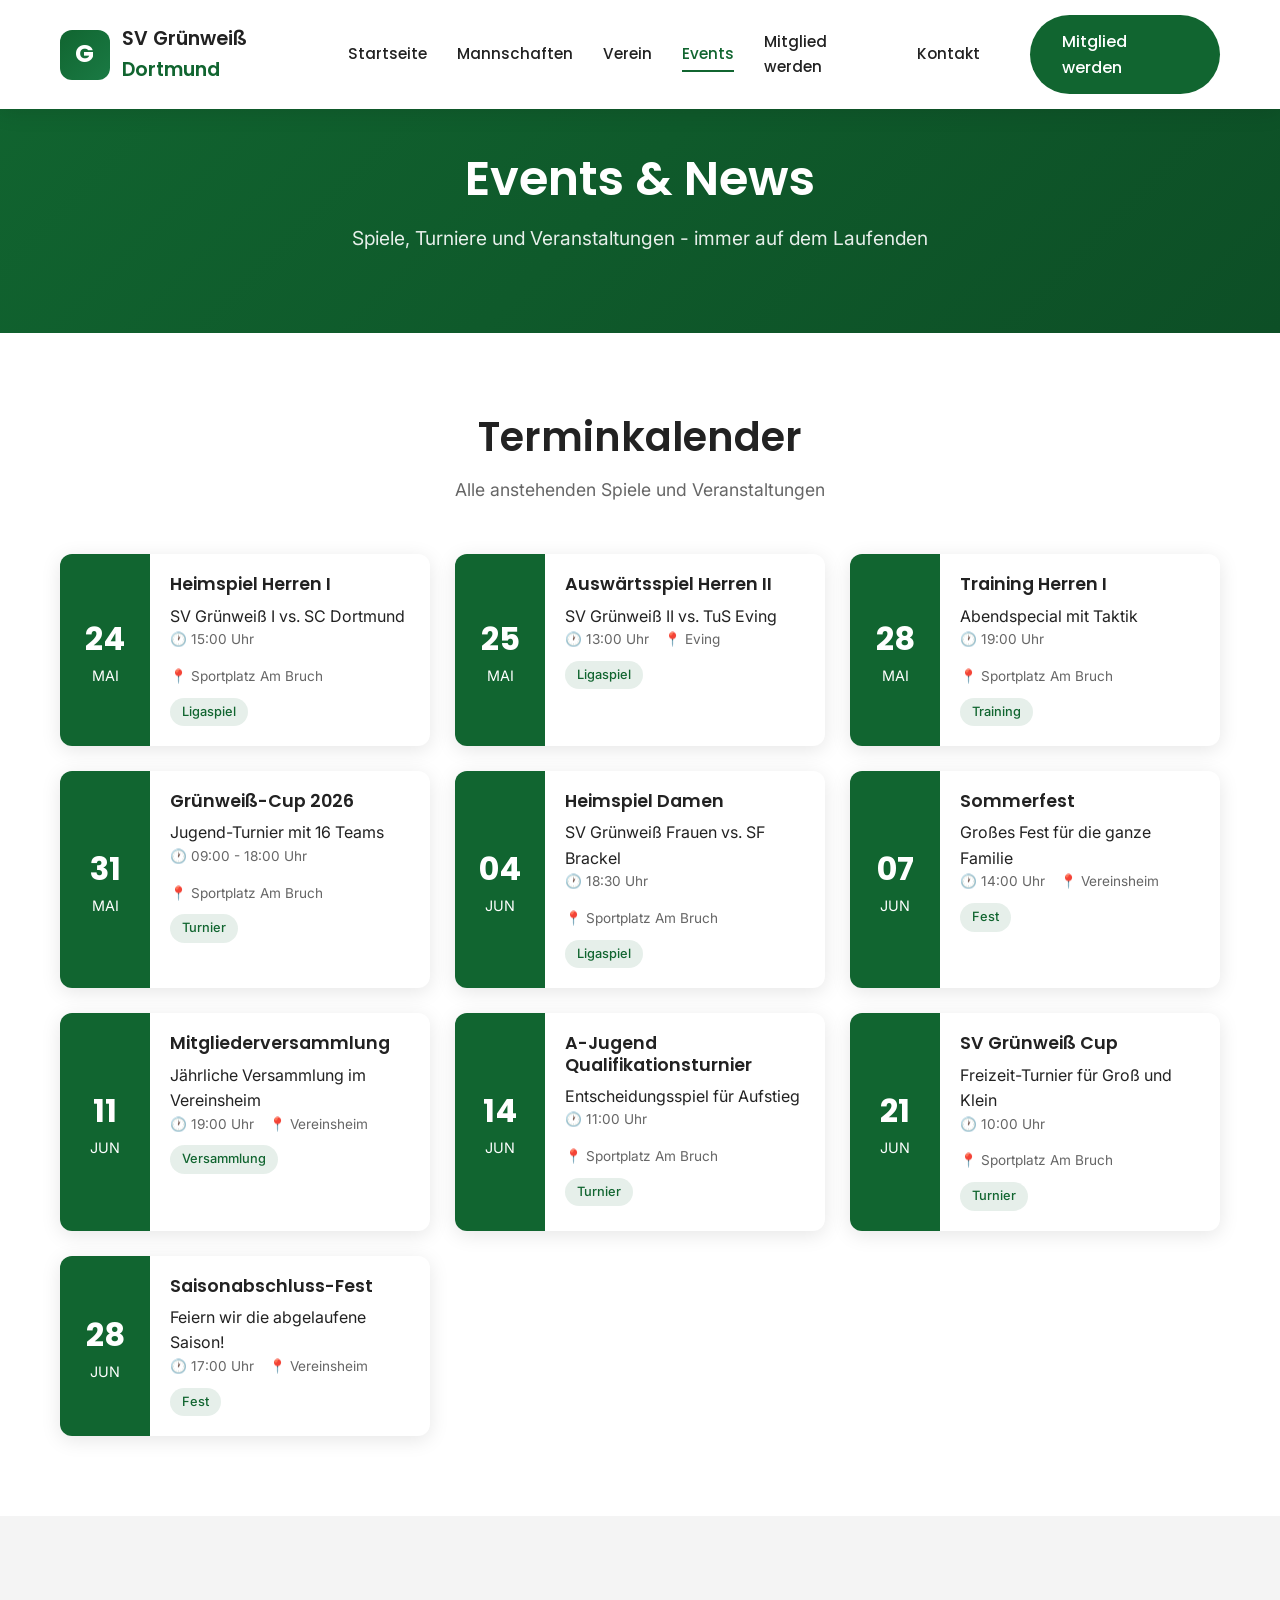
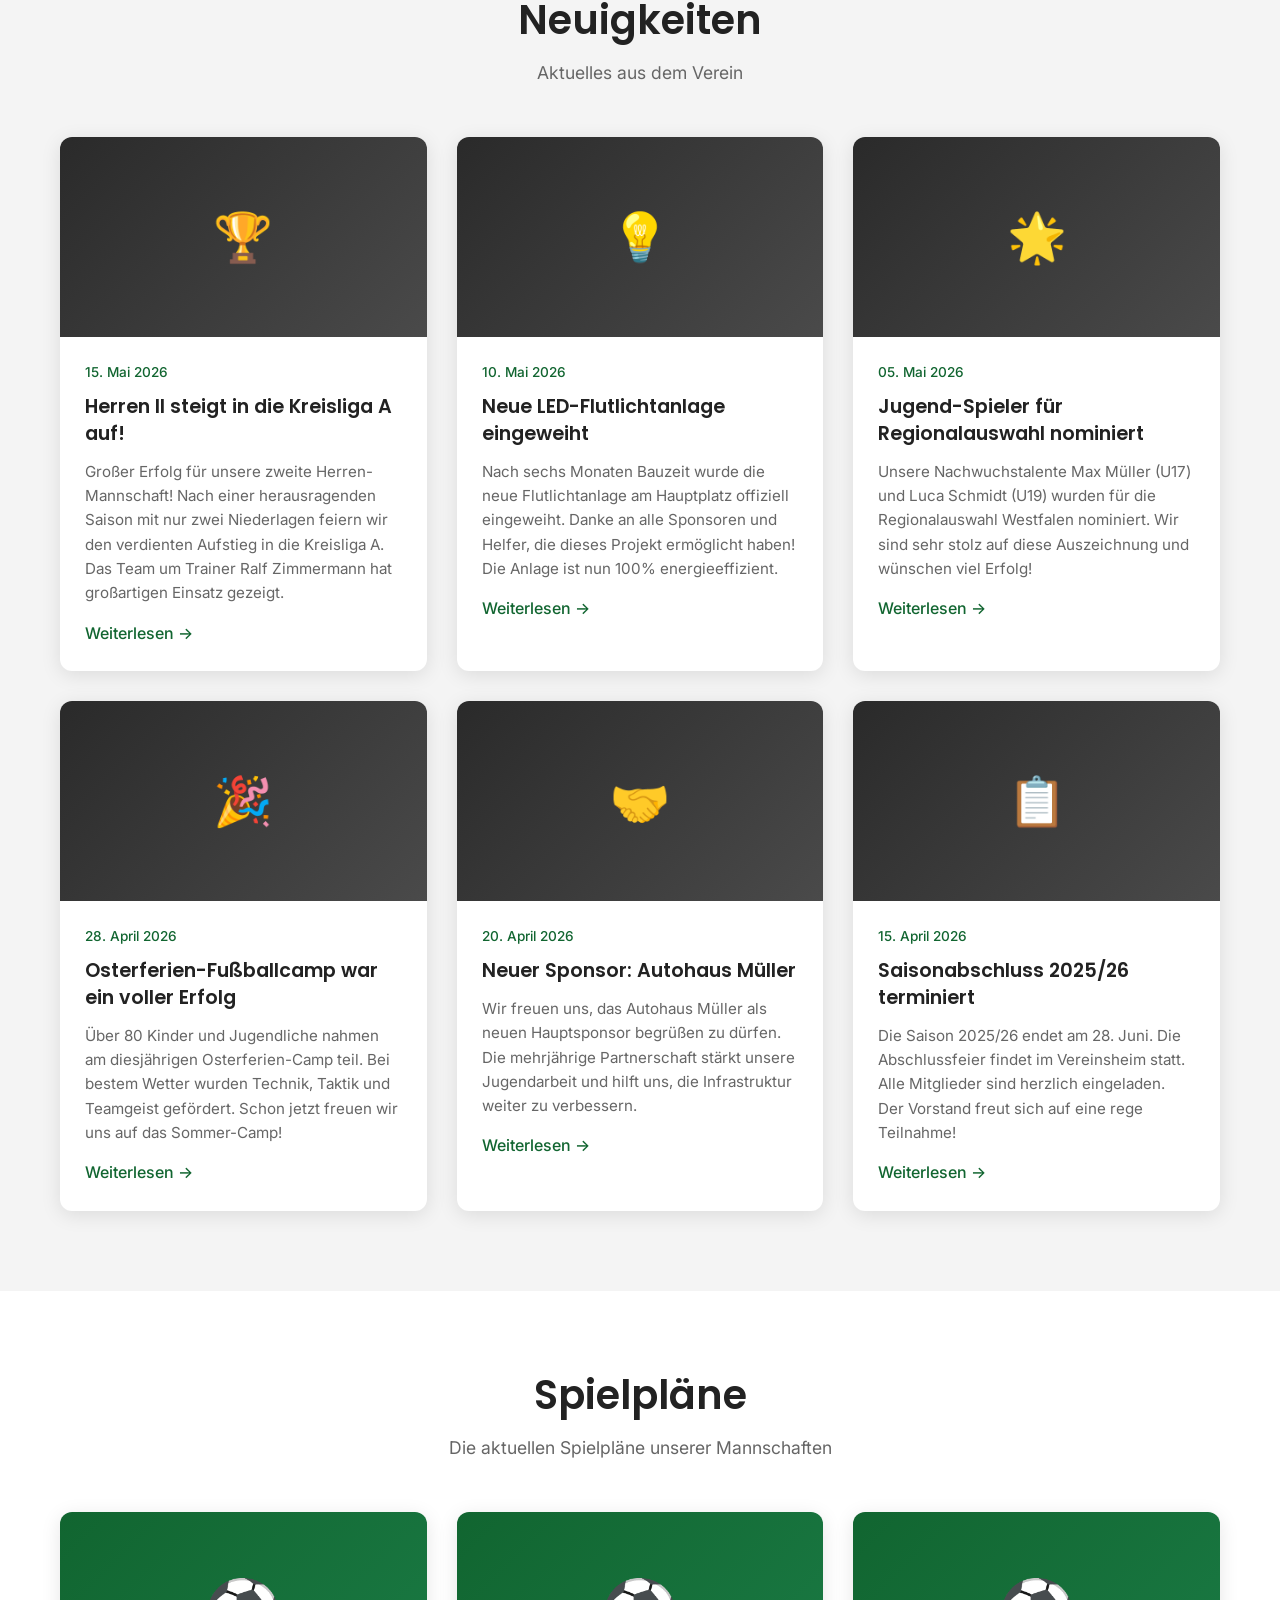
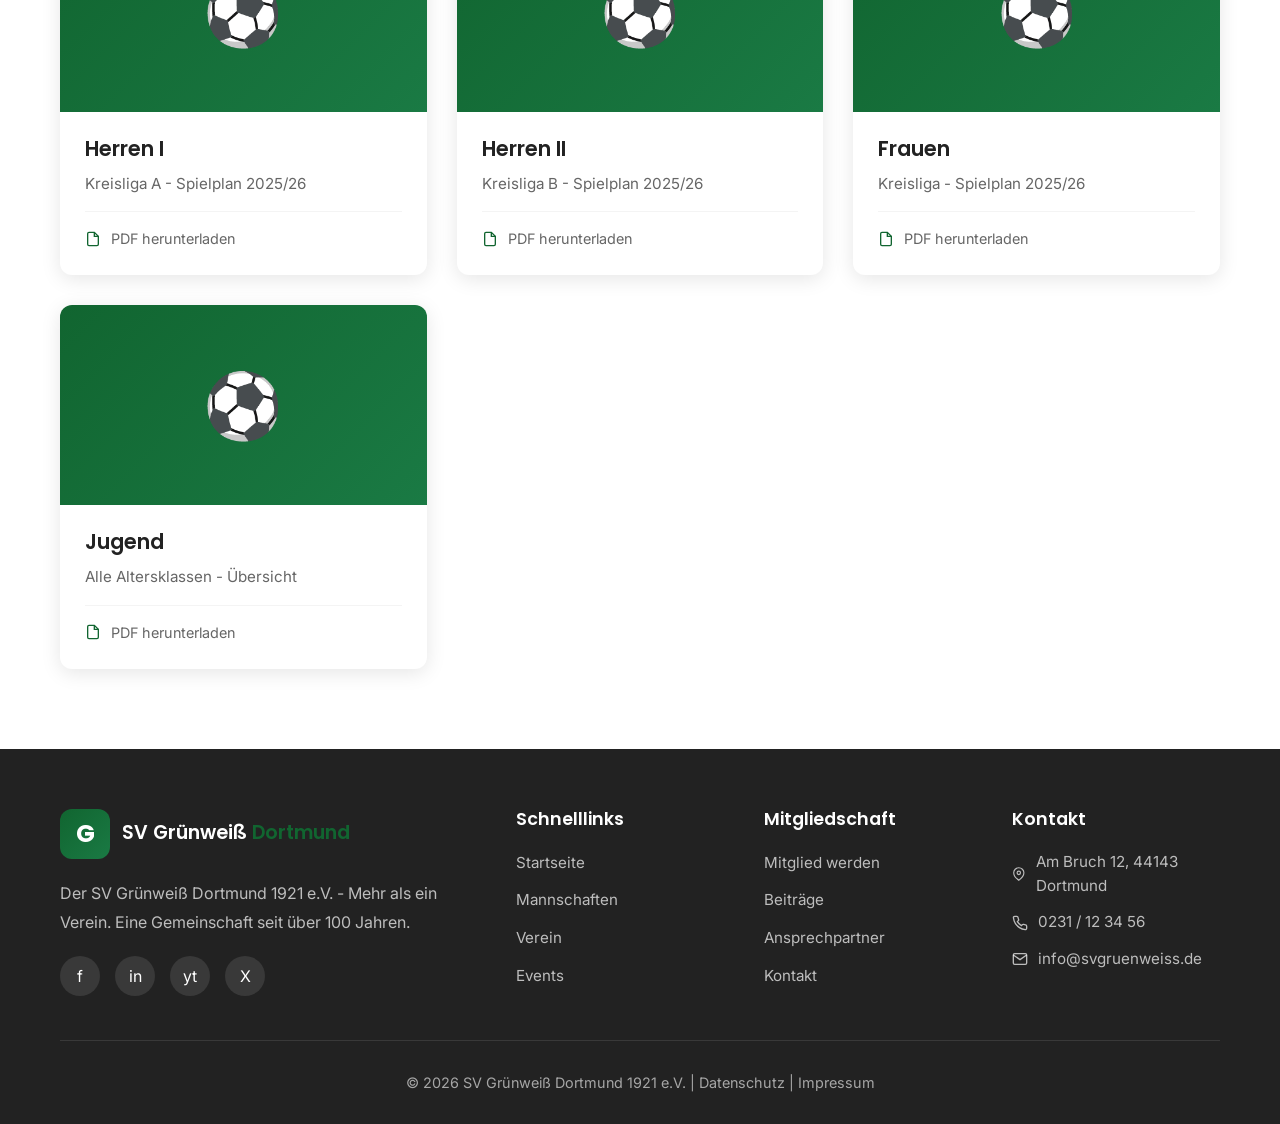
==== events.html @ ee5f2468 "Initial commit - Complete website SV Grünweiß Dortmund" ====
<!DOCTYPE html>
<html lang="de">
<head>
    <meta charset="UTF-8">
    <meta name="viewport" content="width=device-width, initial-scale=1.0">
    <meta name="description" content="Events & News - SV Grünweiß Dortmund 1921 e.V. - Spielpläne, Turniere und Vereinsveranstaltungen">
    <title>Events & News | SV Grünweiß Dortmund</title>
    
    <!-- Google Fonts -->
    <link rel="preconnect" href="https://fonts.googleapis.com">
    <link rel="preconnect" href="https://fonts.gstatic.com" crossorigin>
    <link href="https://fonts.googleapis.com/css2?family=Inter:wght@400;500;600&family=Poppins:wght@500;600;700&display=swap" rel="stylesheet">
    
    <!-- Stylesheet -->
    <link rel="stylesheet" href="css/style.css">
</head>
<body>
    <!-- Header -->
    <header class="header">
        <div class="container">
            <div class="header-inner">
                <a href="index.html" class="logo">
                    <div class="logo-icon">G</div>
                    <div class="logo-text">SV Grünweiß <span>Dortmund</span></div>
                </a>
                
                <nav class="nav-menu">
                    <a href="index.html" class="nav-link">Startseite</a>
                    <a href="mannschaf ten.html" class="nav-link">Mannschaften</a>
                    <a href="verein.html" class="nav-link">Verein</a>
                    <a href="events.html" class="nav-link active">Events</a>
                    <a href="mitglied-werden.html" class="nav-link">Mitglied werden</a>
                    <a href="kontakt.html" class="nav-link">Kontakt</a>
                    <a href="mitglied-werden.html" class="btn btn-primary nav-cta">Mitglied werden</a>
                </nav>
                
                <div class="hamburger">
                    <span></span>
                    <span></span>
                    <span></span>
                </div>
            </div>
        </div>
    </header>

    <!-- Page Header -->
    <section class="page-header">
        <div class="container">
            <h1>Events & News</h1>
            <p>Spiele, Turniere und Veranstaltungen - immer auf dem Laufenden</p>
        </div>
    </section>

    <!-- Events Calendar Section -->
    <section class="section">
        <div class="container">
            <div class="section-header fade-in-on-scroll">
                <h2>Terminkalender</h2>
                <p>Alle anstehenden Spiele und Veranstaltungen</p>
            </div>
            
            <div class="events-calendar">
                <!-- Mai 2026 -->
                <div class="calendar-event fade-in-on-scroll">
                    <div class="calendar-date">
                        <div class="calendar-day">24</div>
                        <div class="calendar-month">Mai</div>
                    </div>
                    <div class="calendar-details">
                        <h3>Heimspiel Herren I</h3>
                        <p>SV Grünweiß I vs. SC Dortmund</p>
                        <div class="calendar-meta">
                            <span>🕐 15:00 Uhr</span>
                            <span>📍 Sportplatz Am Bruch</span>
                        </div>
                        <span class="event-category">Ligaspiel</span>
                    </div>
                </div>
                
                <div class="calendar-event fade-in-on-scroll">
                    <div class="calendar-date">
                        <div class="calendar-day">25</div>
                        <div class="calendar-month">Mai</div>
                    </div>
                    <div class="calendar-details">
                        <h3>Auswärtsspiel Herren II</h3>
                        <p>SV Grünweiß II vs. TuS Eving</p>
                        <div class="calendar-meta">
                            <span>🕐 13:00 Uhr</span>
                            <span>📍 Eving</span>
                        </div>
                        <span class="event-category">Ligaspiel</span>
                    </div>
                </div>
                
                <div class="calendar-event fade-in-on-scroll">
                    <div class="calendar-date">
                        <div class="calendar-day">28</div>
                        <div class="calendar-month">Mai</div>
                    </div>
                    <div class="calendar-details">
                        <h3>Training Herren I</h3>
                        <p>Abendspecial mit Taktik</p>
                        <div class="calendar-meta">
                            <span>🕐 19:00 Uhr</span>
                            <span>📍 Sportplatz Am Bruch</span>
                        </div>
                        <span class="event-category">Training</span>
                    </div>
                </div>
                
                <div class="calendar-event fade-in-on-scroll">
                    <div class="calendar-date">
                        <div class="calendar-day">31</div>
                        <div class="calendar-month">Mai</div>
                    </div>
                    <div class="calendar-details">
                        <h3>Grünweiß-Cup 2026</h3>
                        <p>Jugend-Turnier mit 16 Teams</p>
                        <div class="calendar-meta">
                            <span>🕐 09:00 - 18:00 Uhr</span>
                            <span>📍 Sportplatz Am Bruch</span>
                        </div>
                        <span class="event-category">Turnier</span>
                    </div>
                </div>
                
                <!-- Juni 2026 -->
                <div class="calendar-event fade-in-on-scroll">
                    <div class="calendar-date">
                        <div class="calendar-day">04</div>
                        <div class="calendar-month">Jun</div>
                    </div>
                    <div class="calendar-details">
                        <h3>Heimspiel Damen</h3>
                        <p>SV Grünweiß Frauen vs. SF Brackel</p>
                        <div class="calendar-meta">
                            <span>🕐 18:30 Uhr</span>
                            <span>📍 Sportplatz Am Bruch</span>
                        </div>
                        <span class="event-category">Ligaspiel</span>
                    </div>
                </div>
                
                <div class="calendar-event fade-in-on-scroll">
                    <div class="calendar-date">
                        <div class="calendar-day">07</div>
                        <div class="calendar-month">Jun</div>
                    </div>
                    <div class="calendar-details">
                        <h3>Sommerfest</h3>
                        <p>Großes Fest für die ganze Familie</p>
                        <div class="calendar-meta">
                            <span>🕐 14:00 Uhr</span>
                            <span>📍 Vereinsheim</span>
                        </div>
                        <span class="event-category">Fest</span>
                    </div>
                </div>
                
                <div class="calendar-event fade-in-on-scroll">
                    <div class="calendar-date">
                        <div class="calendar-day">11</div>
                        <div class="calendar-month">Jun</div>
                    </div>
                    <div class="calendar-details">
                        <h3>Mitgliederversammlung</h3>
                        <p>Jährliche Versammlung im Vereinsheim</p>
                        <div class="calendar-meta">
                            <span>🕐 19:00 Uhr</span>
                            <span>📍 Vereinsheim</span>
                        </div>
                        <span class="event-category">Versammlung</span>
                    </div>
                </div>
                
                <div class="calendar-event fade-in-on-scroll">
                    <div class="calendar-date">
                        <div class="calendar-day">14</div>
                        <div class="calendar-month">Jun</div>
                    </div>
                    <div class="calendar-details">
                        <h3>A-Jugend Qualifikationsturnier</h3>
                        <p>Entscheidungsspiel für Aufstieg</p>
                        <div class="calendar-meta">
                            <span>🕐 11:00 Uhr</span>
                            <span>📍 Sportplatz Am Bruch</span>
                        </div>
                        <span class="event-category">Turnier</span>
                    </div>
                </div>
                
                <div class="calendar-event fade-in-on-scroll">
                    <div class="calendar-date">
                        <div class="calendar-day">21</div>
                        <div class="calendar-month">Jun</div>
                    </div>
                    <div class="calendar-details">
                        <h3>SV Grünweiß Cup</h3>
                        <p>Freizeit-Turnier für Groß und Klein</p>
                        <div class="calendar-meta">
                            <span>🕐 10:00 Uhr</span>
                            <span>📍 Sportplatz Am Bruch</span>
                        </div>
                        <span class="event-category">Turnier</span>
                    </div>
                </div>
                
                <div class="calendar-event fade-in-on-scroll">
                    <div class="calendar-date">
                        <div class="calendar-day">28</div>
                        <div class="calendar-month">Jun</div>
                    </div>
                    <div class="calendar-details">
                        <h3>Saisonabschluss-Fest</h3>
                        <p>Feiern wir die abgelaufene Saison!</p>
                        <div class="calendar-meta">
                            <span>🕐 17:00 Uhr</span>
                            <span>📍 Vereinsheim</span>
                        </div>
                        <span class="event-category">Fest</span>
                    </div>
                </div>
            </div>
        </div>
    </section>

    <!-- News Section -->
    <section class="section section-light">
        <div class="container">
            <div class="section-header fade-in-on-scroll">
                <h2>Neuigkeiten</h2>
                <p>Aktuelles aus dem Verein</p>
            </div>
            
            <div class="news-grid">
                <div class="news-card fade-in-on-scroll">
                    <div class="news-image">🏆</div>
                    <div class="news-content">
                        <div class="news-date">15. Mai 2026</div>
                        <h3>Herren II steigt in die Kreisliga A auf!</h3>
                        <p>Großer Erfolg für unsere zweite Herren-Mannschaft! Nach einer herausragenden Saison mit nur zwei Niederlagen feiern wir den verdienten Aufstieg in die Kreisliga A. Das Team um Trainer Ralf Zimmermann hat großartigen Einsatz gezeigt.</p>
                        <a href="#" class="news-link">Weiterlesen →</a>
                    </div>
                </div>
                
                <div class="news-card fade-in-on-scroll">
                    <div class="news-image">💡</div>
                    <div class="news-content">
                        <div class="news-date">10. Mai 2026</div>
                        <h3>Neue LED-Flutlichtanlage eingeweiht</h3>
                        <p>Nach sechs Monaten Bauzeit wurde die neue Flutlichtanlage am Hauptplatz offiziell eingeweiht. Danke an alle Sponsoren und Helfer, die dieses Projekt ermöglicht haben! Die Anlage ist nun 100% energieeffizient.</p>
                        <a href="#" class="news-link">Weiterlesen →</a>
                    </div>
                </div>
                
                <div class="news-card fade-in-on-scroll">
                    <div class="news-image">🌟</div>
                    <div class="news-content">
                        <div class="news-date">05. Mai 2026</div>
                        <h3>Jugend-Spieler für Regionalauswahl nominiert</h3>
                        <p>Unsere Nachwuchstalente Max Müller (U17) und Luca Schmidt (U19) wurden für die Regionalauswahl Westfalen nominiert. Wir sind sehr stolz auf diese Auszeichnung und wünschen viel Erfolg!</p>
                        <a href="#" class="news-link">Weiterlesen →</a>
                    </div>
                </div>
                
                <div class="news-card fade-in-on-scroll">
                    <div class="news-image">🎉</div>
                    <div class="news-content">
                        <div class="news-date">28. April 2026</div>
                        <h3>Osterferien-Fußballcamp war ein voller Erfolg</h3>
                        <p>Über 80 Kinder und Jugendliche nahmen am diesjährigen Osterferien-Camp teil. Bei bestem Wetter wurden Technik, Taktik und Teamgeist gefördert. Schon jetzt freuen wir uns auf das Sommer-Camp!</p>
                        <a href="#" class="news-link">Weiterlesen →</a>
                    </div>
                </div>
                
                <div class="news-card fade-in-on-scroll">
                    <div class="news-image">🤝</div>
                    <div class="news-content">
                        <div class="news-date">20. April 2026</div>
                        <h3>Neuer Sponsor: Autohaus Müller</h3>
                        <p>Wir freuen uns, das Autohaus Müller als neuen Hauptsponsor begrüßen zu dürfen. Die mehrjährige Partnerschaft stärkt unsere Jugendarbeit und hilft uns, die Infrastruktur weiter zu verbessern.</p>
                        <a href="#" class="news-link">Weiterlesen →</a>
                    </div>
                </div>
                
                <div class="news-card fade-in-on-scroll">
                    <div class="news-image">📋</div>
                    <div class="news-content">
                        <div class="news-date">15. April 2026</div>
                        <h3>Saisonabschluss 2025/26 terminiert</h3>
                        <p>Die Saison 2025/26 endet am 28. Juni. Die Abschlussfeier findet im Vereinsheim statt. Alle Mitglieder sind herzlich eingeladen. Der Vorstand freut sich auf eine rege Teilnahme!</p>
                        <a href="#" class="news-link">Weiterlesen →</a>
                    </div>
                </div>
            </div>
        </div>
    </section>

    <!-- Spielpläne Section -->
    <section class="section">
        <div class="container">
            <div class="section-header fade-in-on-scroll">
                <h2>Spielpläne</h2>
                <p>Die aktuellen Spielpläne unserer Mannschaften</p>
            </div>
            
            <div class="team-grid">
                <div class="team-card fade-in-on-scroll">
                    <div class="team-image">⚽</div>
                    <div class="team-content">
                        <h3>Herren I</h3>
                        <p>Kreisliga A - Spielplan 2025/26</p>
                        <div class="team-info">
                            <div class="team-info-item">
                                <svg viewBox="0 0 24 24" fill="none" stroke="currentColor" stroke-width="2"><path d="M14 2H6a2 2 0 0 0-2 2v16a2 2 0 0 0 2 2h12a2 2 0 0 0 2-2V8z"/><polyline points="14 2 14 8 20 8"/></svg>
                                <span>PDF herunterladen</span>
                            </div>
                        </div>
                    </div>
                </div>
                
                <div class="team-card fade-in-on-scroll">
                    <div class="team-image">⚽</div>
                    <div class="team-content">
                        <h3>Herren II</h3>
                        <p>Kreisliga B - Spielplan 2025/26</p>
                        <div class="team-info">
                            <div class="team-info-item">
                                <svg viewBox="0 0 24 24" fill="none" stroke="currentColor" stroke-width="2"><path d="M14 2H6a2 2 0 0 0-2 2v16a2 2 0 0 0 2 2h12a2 2 0 0 0 2-2V8z"/><polyline points="14 2 14 8 20 8"/></svg>
                                <span>PDF herunterladen</span>
                            </div>
                        </div>
                    </div>
                </div>
                
                <div class="team-card fade-in-on-scroll">
                    <div class="team-image">⚽</div>
                    <div class="team-content">
                        <h3>Frauen</h3>
                        <p>Kreisliga - Spielplan 2025/26</p>
                        <div class="team-info">
                            <div class="team-info-item">
                                <svg viewBox="0 0 24 24" fill="none" stroke="currentColor" stroke-width="2"><path d="M14 2H6a2 2 0 0 0-2 2v16a2 2 0 0 0 2 2h12a2 2 0 0 0 2-2V8z"/><polyline points="14 2 14 8 20 8"/></svg>
                                <span>PDF herunterladen</span>
                            </div>
                        </div>
                    </div>
                </div>
                
                <div class="team-card fade-in-on-scroll">
                    <div class="team-image">⚽</div>
                    <div class="team-content">
                        <h3>Jugend</h3>
                        <p>Alle Altersklassen - Übersicht</p>
                        <div class="team-info">
                            <div class="team-info-item">
                                <svg viewBox="0 0 24 24" fill="none" stroke="currentColor" stroke-width="2"><path d="M14 2H6a2 2 0 0 0-2 2v16a2 2 0 0 0 2 2h12a2 2 0 0 0 2-2V8z"/><polyline points="14 2 14 8 20 8"/></svg>
                                <span>PDF herunterladen</span>
                            </div>
                        </div>
                    </div>
                </div>
            </div>
        </div>
    </section>

    <!-- Footer -->
    <footer class="footer">
        <div class="container">
            <div class="footer-grid">
                <div class="footer-about">
                    <a href="index.html" class="logo">
                        <div class="logo-icon">G</div>
                        <div class="logo-text">SV Grünweiß <span>Dortmund</span></div>
                    </a>
                    <p>Der SV Grünweiß Dortmund 1921 e.V. - Mehr als ein Verein. Eine Gemeinschaft seit über 100 Jahren.</p>
                    <div class="footer-social">
                        <a href="#" class="social-link" aria-label="Facebook">f</a>
                        <a href="#" class="social-link" aria-label="Instagram">in</a>
                        <a href="#" class="social-link" aria-label="YouTube">yt</a>
                        <a href="#" class="social-link" aria-label="Twitter">X</a>
                    </div>
                </div>
                
                <div class="footer-links-col">
                    <h4 class="footer-title">Schnelllinks</h4>
                    <ul class="footer-links">
                        <li><a href="index.html">Startseite</a></li>
                        <li><a href="mannschaf ten.html">Mannschaften</a></li>
                        <li><a href="verein.html">Verein</a></li>
                        <li><a href="events.html">Events</a></li>
                    </ul>
                </div>
                
                <div class="footer-links-col">
                    <h4 class="footer-title">Mitgliedschaft</h4>
                    <ul class="footer-links">
                        <li><a href="mitglied-werden.html">Mitglied werden</a></li>
                        <li><a href="mitglied-werden.html#beitraege">Beiträge</a></li>
                        <li><a href="kontakt.html">Ansprechpartner</a></li>
                        <li><a href="kontakt.html">Kontakt</a></li>
                    </ul>
                </div>
                
                <div class="footer-contact">
                    <h4 class="footer-title">Kontakt</h4>
                    <p>
                        <svg width="16" height="16" viewBox="0 0 24 24" fill="none" stroke="currentColor" stroke-width="2"><path d="M21 10c0 7-9 13-9 13s-9-6-9-13a9 9 0 0 1 18 0z"/><circle cx="12" cy="10" r="3"/></svg>
                        Am Bruch 12, 44143 Dortmund
                    </p>
                    <p>
                        <svg width="16" height="16" viewBox="0 0 24 24" fill="none" stroke="currentColor" stroke-width="2"><path d="M22 16.92v3a2 2 0 0 1-2.18 2 19.79 19.79 0 0 1-8.63-3.07 19.5 19.5 0 0 1-6-6 19.79 19.79 0 0 1-3.07-8.67A2 2 0 0 1 4.11 2h3a2 2 0 0 1 2 1.72 12.84 12.84 0 0 0 .7 2.81 2 2 0 0 1-.45 2.11L8.09 9.91a16 16 0 0 0 6 6l1.27-1.27a2 2 0 0 1 2.11-.45 12.84 12.84 0 0 0 2.81.7A2 2 0 0 1 22 16.92z"/></svg>
                        0231 / 12 34 56
                    </p>
                    <p>
                        <svg width="16" height="16" viewBox="0 0 24 24" fill="none" stroke="currentColor" stroke-width="2"><path d="M4 4h16c1.1 0 2 .9 2 2v12c0 1.1-.9 2-2 2H4c-1.1 0-2-.9-2-2V6c0-1.1.9-2 2-2z"/><polyline points="22,6 12,13 2,6"/></svg>
                        info@svgruenweiss.de
                    </p>
                </div>
            </div>
            
            <div class="footer-bottom">
                <p>© 2026 SV Grünweiß Dortmund 1921 e.V. | <a href="#">Datenschutz</a> | <a href="#">Impressum</a></p>
            </div>
        </div>
    </footer>

    <!-- JavaScript -->
    <script src="js/main.js"></script>
</body>
</html>
---- css/style.css ----
/* ============================================
   SV Grünweiß Dortmund 1921 e.V. - Stylesheet
   ============================================ */

/* ----- CSS Variables ----- */
:root {
    --primary-color: #116530;
    --primary-dark: #0d4f26;
    --primary-light: #1a7a44;
    --white: #FFFFFF;
    --dark-gray: #222222;
    --light-gray: #F4F4F4;
    --gray: #666666;
    --shadow: 0 4px 20px rgba(0, 0, 0, 0.1);
    --shadow-hover: 0 8px 30px rgba(0, 0, 0, 0.15);
    --transition: all 0.3s ease;
    --border-radius: 12px;
    --max-width: 1200px;
}

/* ----- Reset & Base ----- */
* {
    margin: 0;
    padding: 0;
    box-sizing: border-box;
}

html {
    scroll-behavior: smooth;
}

body {
    font-family: 'Inter', -apple-system, BlinkMacSystemFont, sans-serif;
    font-size: 16px;
    line-height: 1.6;
    color: var(--dark-gray);
    background-color: var(--white);
    overflow-x: hidden;
}

h1, h2, h3, h4, h5, h6 {
    font-family: 'Poppins', sans-serif;
    font-weight: 600;
    line-height: 1.2;
    color: var(--dark-gray);
}

a {
    text-decoration: none;
    color: inherit;
    transition: var(--transition);
}

ul {
    list-style: none;
}

img {
    max-width: 100%;
    height: auto;
    display: block;
}

.container {
    max-width: var(--max-width);
    margin: 0 auto;
    padding: 0 20px;
}

.section {
    padding: 80px 0;
}

.section-light {
    background-color: var(--light-gray);
}

.section-header {
    text-align: center;
    margin-bottom: 50px;
}

.section-header h2 {
    font-size: 2.5rem;
    margin-bottom: 15px;
    color: var(--dark-gray);
}

.section-header p {
    font-size: 1.1rem;
    color: var(--gray);
    max-width: 600px;
    margin: 0 auto;
}

/* ----- Buttons ----- */
.btn {
    display: inline-flex;
    align-items: center;
    justify-content: center;
    padding: 14px 32px;
    font-family: 'Poppins', sans-serif;
    font-size: 1rem;
    font-weight: 500;
    border-radius: 50px;
    border: none;
    cursor: pointer;
    transition: var(--transition);
}

.btn-primary {
    background-color: var(--primary-color);
    color: var(--white);
}

.btn-primary:hover {
    background-color: var(--primary-dark);
    transform: translateY(-2px);
    box-shadow: var(--shadow-hover);
}

.btn-secondary {
    background-color: transparent;
    color: var(--white);
    border: 2px solid var(--white);
}

.btn-secondary:hover {
    background-color: var(--white);
    color: var(--primary-color);
}

.btn-outline {
    background-color: transparent;
    color: var(--primary-color);
    border: 2px solid var(--primary-color);
}

.btn-outline:hover {
    background-color: var(--primary-color);
    color: var(--white);
}

/* ----- Header & Navigation ----- */
.header {
    position: fixed;
    top: 0;
    left: 0;
    right: 0;
    z-index: 1000;
    background-color: var(--white);
    box-shadow: var(--shadow);
    transition: var(--transition);
}

.header.scrolled {
    padding: 10px 0;
}

.header-inner {
    display: flex;
    align-items: center;
    justify-content: space-between;
    padding: 15px 0;
}

.logo {
    display: flex;
    align-items: center;
    gap: 12px;
}

.logo-icon {
    width: 50px;
    height: 50px;
    background: linear-gradient(135deg, var(--primary-color), var(--primary-light));
    border-radius: 12px;
    display: flex;
    align-items: center;
    justify-content: center;
    color: var(--white);
    font-family: 'Poppins', sans-serif;
    font-weight: 700;
    font-size: 1.5rem;
}

.logo-text {
    font-family: 'Poppins', sans-serif;
    font-size: 1.2rem;
    font-weight: 600;
    color: var(--dark-gray);
}

.logo-text span {
    color: var(--primary-color);
}

.nav-menu {
    display: flex;
    align-items: center;
    gap: 30px;
}

.nav-link {
    font-family: 'Poppins', sans-serif;
    font-size: 0.95rem;
    font-weight: 500;
    color: var(--dark-gray);
    position: relative;
    padding: 5px 0;
}

.nav-link::after {
    content: '';
    position: absolute;
    bottom: 0;
    left: 0;
    width: 0;
    height: 2px;
    background-color: var(--primary-color);
    transition: var(--transition);
}

.nav-link:hover::after,
.nav-link.active::after {
    width: 100%;
}

.nav-link:hover,
.nav-link.active {
    color: var(--primary-color);
}

.nav-cta {
    margin-left: 20px;
}

.hamburger {
    display: none;
    flex-direction: column;
    gap: 5px;
    cursor: pointer;
    padding: 10px;
}

.hamburger span {
    width: 25px;
    height: 3px;
    background-color: var(--dark-gray);
    border-radius: 3px;
    transition: var(--transition);
}

/* ----- Hero Section ----- */
.hero {
    position: relative;
    min-height: 100vh;
    display: flex;
    align-items: center;
    background: linear-gradient(135deg, rgba(17, 101, 48, 0.95), rgba(26, 122, 68, 0.9)),
                url('data:image/svg+xml,<svg xmlns="http://www.w3.org/2000/svg" viewBox="0 0 100 100"><circle cx="50" cy="50" r="40" fill="none" stroke="rgba(255,255,255,0.1)" stroke-width="0.5"/></svg>');
    background-size: cover;
    background-position: center;
    padding-top: 80px;
}

.hero::before {
    content: '';
    position: absolute;
    top: 0;
    left: 0;
    right: 0;
    bottom: 0;
    background: url('data:image/svg+xml,<svg xmlns="http://www.w3.org/2000/svg" viewBox="0 0 400 400"><circle cx="200" cy="200" r="150" fill="none" stroke="rgba(255,255,255,0.05)" stroke-width="50"/></svg>');
    background-size: cover;
}

.hero-content {
    position: relative;
    z-index: 2;
    max-width: 700px;
}

.hero-badge {
    display: inline-block;
    background-color: rgba(255, 255, 255, 0.2);
    color: var(--white);
    padding: 8px 20px;
    border-radius: 50px;
    font-size: 0.9rem;
    font-weight: 500;
    margin-bottom: 25px;
    backdrop-filter: blur(10px);
}

.hero h1 {
    font-size: 3.5rem;
    color: var(--white);
    margin-bottom: 20px;
    line-height: 1.1;
}

.hero-subtitle {
    font-size: 1.25rem;
    color: rgba(255, 255, 255, 0.9);
    margin-bottom: 35px;
    max-width: 550px;
}

.hero-buttons {
    display: flex;
    gap: 15px;
    flex-wrap: wrap;
}

.hero-stats {
    display: flex;
    gap: 50px;
    margin-top: 60px;
    padding-top: 40px;
    border-top: 1px solid rgba(255, 255, 255, 0.2);
}

.hero-stat {
    text-align: center;
}

.hero-stat-number {
    font-family: 'Poppins', sans-serif;
    font-size: 2.5rem;
    font-weight: 700;
    color: var(--white);
}

.hero-stat-label {
    font-size: 0.9rem;
    color: rgba(255, 255, 255, 0.8);
}

/* ----- About Section ----- */
.about-grid {
    display: grid;
    grid-template-columns: 1fr 1fr;
    gap: 60px;
    align-items: center;
}

.about-image {
    position: relative;
    border-radius: var(--border-radius);
    overflow: hidden;
}

.about-image img {
    width: 100%;
    height: 400px;
    object-fit: cover;
}

.about-image::after {
    content: '';
    position: absolute;
    top: 20px;
    left: 20px;
    right: -20px;
    bottom: -20px;
    border: 3px solid var(--primary-color);
    border-radius: var(--border-radius);
    z-index: -1;
}

.about-content h3 {
    font-size: 1.8rem;
    margin-bottom: 20px;
    color: var(--primary-color);
}

.about-content p {
    margin-bottom: 20px;
    color: var(--gray);
}

.about-features {
    display: grid;
    grid-template-columns: 1fr 1fr;
    gap: 20px;
    margin-top: 30px;
}

.about-feature {
    display: flex;
    align-items: center;
    gap: 12px;
}

.about-feature-icon {
    width: 40px;
    height: 40px;
    background-color: rgba(17, 101, 48, 0.1);
    border-radius: 10px;
    display: flex;
    align-items: center;
    justify-content: center;
    color: var(--primary-color);
    font-size: 1.2rem;
}

.about-feature span {
    font-weight: 500;
}

/* ----- Teams Section ----- */
.team-grid {
    display: grid;
    grid-template-columns: repeat(auto-fit, minmax(280px, 1fr));
    gap: 30px;
}

.team-card {
    background-color: var(--white);
    border-radius: var(--border-radius);
    overflow: hidden;
    box-shadow: var(--shadow);
    transition: var(--transition);
}

.team-card:hover {
    transform: translateY(-10px);
    box-shadow: var(--shadow-hover);
}

.team-image {
    position: relative;
    height: 200px;
    background: linear-gradient(135deg, var(--primary-color), var(--primary-light));
    display: flex;
    align-items: center;
    justify-content: center;
    color: var(--white);
    font-size: 4rem;
}

.team-content {
    padding: 25px;
}

.team-content h3 {
    font-size: 1.3rem;
    margin-bottom: 10px;
}

.team-content p {
    color: var(--gray);
    font-size: 0.95rem;
    margin-bottom: 15px;
}

.team-info {
    display: flex;
    flex-direction: column;
    gap: 8px;
    padding-top: 15px;
    border-top: 1px solid var(--light-gray);
}

.team-info-item {
    display: flex;
    align-items: center;
    gap: 10px;
    font-size: 0.9rem;
    color: var(--gray);
}

.team-info-item svg {
    width: 16px;
    height: 16px;
    color: var(--primary-color);
}

/* ----- Events Section ----- */
.events-grid {
    display: grid;
    grid-template-columns: repeat(auto-fit, minmax(350px, 1fr));
    gap: 30px;
}

.event-card {
    background-color: var(--white);
    border-radius: var(--border-radius);
    overflow: hidden;
    box-shadow: var(--shadow);
    transition: var(--transition);
    display: flex;
}

.event-card:hover {
    transform: translateY(-5px);
    box-shadow: var(--shadow-hover);
}

.event-date {
    background-color: var(--primary-color);
    color: var(--white);
    padding: 20px;
    text-align: center;
    min-width: 100px;
    display: flex;
    flex-direction: column;
    justify-content: center;
}

.event-day {
    font-family: 'Poppins', sans-serif;
    font-size: 2.5rem;
    font-weight: 700;
    line-height: 1;
}

.event-month {
    font-size: 1rem;
    text-transform: uppercase;
    letter-spacing: 1px;
}

.event-details {
    padding: 25px;
    flex: 1;
}

.event-details h3 {
    font-size: 1.2rem;
    margin-bottom: 10px;
}

.event-details p {
    color: var(--gray);
    font-size: 0.9rem;
    margin-bottom: 15px;
}

.event-meta {
    display: flex;
    gap: 20px;
    font-size: 0.85rem;
    color: var(--gray);
}

.event-meta-item {
    display: flex;
    align-items: center;
    gap: 5px;
}

/* ----- News Section ----- */
.news-grid {
    display: grid;
    grid-template-columns: repeat(auto-fit, minmax(300px, 1fr));
    gap: 30px;
}

.news-card {
    background-color: var(--white);
    border-radius: var(--border-radius);
    overflow: hidden;
    box-shadow: var(--shadow);
    transition: var(--transition);
}

.news-card:hover {
    transform: translateY(-5px);
    box-shadow: var(--shadow-hover);
}

.news-image {
    height: 200px;
    background: linear-gradient(135deg, #2a2a2a, #4a4a4a);
    display: flex;
    align-items: center;
    justify-content: center;
    color: var(--white);
    font-size: 3rem;
}

.news-content {
    padding: 25px;
}

.news-date {
    font-size: 0.85rem;
    color: var(--primary-color);
    font-weight: 500;
    margin-bottom: 10px;
}

.news-content h3 {
    font-size: 1.2rem;
    margin-bottom: 12px;
    line-height: 1.4;
}

.news-content p {
    color: var(--gray);
    font-size: 0.95rem;
    line-height: 1.6;
}

.news-link {
    display: inline-flex;
    align-items: center;
    gap: 8px;
    color: var(--primary-color);
    font-weight: 500;
    margin-top: 15px;
}

.news-link:hover {
    gap: 12px;
}

/* ----- Stats Section ----- */
.stats {
    background: linear-gradient(135deg, var(--primary-color), var(--primary-dark));
    padding: 80px 0;
}

.stats-grid {
    display: grid;
    grid-template-columns: repeat(4, 1fr);
    gap: 30px;
    text-align: center;
}

.stat-item {
    color: var(--white);
}

.stat-number {
    font-family: 'Poppins', sans-serif;
    font-size: 3.5rem;
    font-weight: 700;
    line-height: 1;
    margin-bottom: 10px;
}

.stat-label {
    font-size: 1.1rem;
    opacity: 0.9;
}

/* ----- Gallery Section ----- */
.gallery-grid {
    display: grid;
    grid-template-columns: repeat(4, 1fr);
    gap: 15px;
}

.gallery-item {
    position: relative;
    aspect-ratio: 1;
    background: linear-gradient(135deg, var(--primary-color), var(--primary-light));
    border-radius: var(--border-radius);
    overflow: hidden;
    cursor: pointer;
    transition: var(--transition);
}

.gallery-item:hover {
    transform: scale(1.05);
}

.gallery-item:nth-child(1) {
    grid-column: span 2;
    grid-row: span 2;
}

.gallery-placeholder {
    width: 100%;
    height: 100%;
    display: flex;
    align-items: center;
    justify-content: center;
    color: var(--white);
    font-size: 2rem;
}

.gallery-more {
    display: flex;
    align-items: center;
    justify-content: center;
    background-color: var(--light-gray);
    color: var(--dark-gray);
    font-family: 'Poppins', sans-serif;
    font-weight: 600;
}

/* ----- CTA Section ----- */
.cta-section {
    background: linear-gradient(135deg, var(--primary-color), var(--primary-dark));
    padding: 80px 0;
    text-align: center;
}

.cta-content h2 {
    font-size: 2.5rem;
    color: var(--white);
    margin-bottom: 15px;
}

.cta-content p {
    color: rgba(255, 255, 255, 0.9);
    font-size: 1.1rem;
    margin-bottom: 30px;
    max-width: 600px;
    margin-left: auto;
    margin-right: auto;
}

.cta-buttons {
    display: flex;
    gap: 15px;
    justify-content: center;
    flex-wrap: wrap;
}

/* ----- Footer ----- */
.footer {
    background-color: var(--dark-gray);
    color: var(--white);
    padding: 60px 0 30px;
}

.footer-grid {
    display: grid;
    grid-template-columns: 2fr 1fr 1fr 1fr;
    gap: 40px;
    margin-bottom: 40px;
}

.footer-about .logo {
    margin-bottom: 20px;
}

.footer-about .logo-text {
    color: var(--white);
}

.footer-about p {
    color: rgba(255, 255, 255, 0.7);
    line-height: 1.8;
}

.footer-title {
    font-family: 'Poppins', sans-serif;
    font-size: 1.1rem;
    margin-bottom: 20px;
    color: var(--white);
}

.footer-links li {
    margin-bottom: 12px;
}

.footer-links a {
    color: rgba(255, 255, 255, 0.7);
    font-size: 0.95rem;
}

.footer-links a:hover {
    color: var(--white);
    padding-left: 5px;
}

.footer-contact p {
    display: flex;
    align-items: center;
    gap: 10px;
    color: rgba(255, 255, 255, 0.7);
    margin-bottom: 12px;
    font-size: 0.95rem;
}

.footer-social {
    display: flex;
    gap: 15px;
    margin-top: 20px;
}

.social-link {
    width: 40px;
    height: 40px;
    background-color: rgba(255, 255, 255, 0.1);
    border-radius: 50%;
    display: flex;
    align-items: center;
    justify-content: center;
    color: var(--white);
    transition: var(--transition);
}

.social-link:hover {
    background-color: var(--primary-color);
    transform: translateY(-3px);
}

.footer-bottom {
    padding-top: 30px;
    border-top: 1px solid rgba(255, 255, 255, 0.1);
    text-align: center;
    color: rgba(255, 255, 255, 0.6);
    font-size: 0.9rem;
}

/* ----- Page Header ----- */
.page-header {
    background: linear-gradient(135deg, var(--primary-color), var(--primary-dark));
    padding: 150px 0 80px;
    text-align: center;
}

.page-header h1 {
    font-size: 3rem;
    color: var(--white);
    margin-bottom: 15px;
}

.page-header p {
    font-size: 1.2rem;
    color: rgba(255, 255, 255, 0.9);
    max-width: 600px;
    margin: 0 auto;
}

/* ----- Teams Page ----- */
.teams-filter {
    display: flex;
    justify-content: center;
    gap: 15px;
    margin-bottom: 40px;
    flex-wrap: wrap;
}

.filter-btn {
    padding: 10px 25px;
    background-color: var(--white);
    border: 2px solid var(--light-gray);
    border-radius: 50px;
    font-family: 'Poppins', sans-serif;
    font-size: 0.95rem;
    cursor: pointer;
    transition: var(--transition);
}

.filter-btn:hover,
.filter-btn.active {
    background-color: var(--primary-color);
    border-color: var(--primary-color);
    color: var(--white);
}

.team-detail-card {
    background-color: var(--white);
    border-radius: var(--border-radius);
    box-shadow: var(--shadow);
    overflow: hidden;
    margin-bottom: 30px;
}

.team-detail-header {
    background: linear-gradient(135deg, var(--primary-color), var(--primary-light));
    padding: 30px;
    color: var(--white);
}

.team-detail-header h3 {
    font-size: 1.8rem;
    color: var(--white);
    margin-bottom: 5px;
}

.team-detail-header span {
    font-size: 1rem;
    opacity: 0.9;
}

.team-detail-body {
    padding: 30px;
}

.team-detail-info {
    display: grid;
    grid-template-columns: repeat(auto-fit, minmax(200px, 1fr));
    gap: 20px;
}

.info-block h4 {
    font-size: 0.9rem;
    text-transform: uppercase;
    letter-spacing: 1px;
    color: var(--gray);
    margin-bottom: 10px;
}

.info-block p {
    font-size: 1rem;
    color: var(--dark-gray);
}

.trainer-grid {
    display: grid;
    grid-template-columns: repeat(auto-fit, minmax(250px, 1fr));
    gap: 30px;
    margin-top: 40px;
}

.trainer-card {
    background-color: var(--white);
    border-radius: var(--border-radius);
    box-shadow: var(--shadow);
    overflow: hidden;
    text-align: center;
    padding-bottom: 20px;
}

.trainer-image {
    width: 100%;
    height: 200px;
    background: linear-gradient(135deg, #666, #888);
    display: flex;
    align-items: center;
    justify-content: center;
    color: var(--white);
    font-size: 3rem;
}

.trainer-info {
    padding: 20px;
}

.trainer-name {
    font-size: 1.2rem;
    margin-bottom: 5px;
}

.trainer-role {
    color: var(--primary-color);
    font-size: 0.9rem;
    font-weight: 500;
    margin-bottom: 10px;
}

.trainer-contact {
    color: var(--gray);
    font-size: 0.9rem;
}

/* ----- Verein Page ----- */
.history-timeline {
    position: relative;
    padding-left: 40px;
}

.history-timeline::before {
    content: '';
    position: absolute;
    left: 0;
    top: 0;
    bottom: 0;
    width: 3px;
    background-color: var(--primary-color);
}

.timeline-item {
    position: relative;
    margin-bottom: 40px;
    padding: 25px;
    background-color: var(--white);
    border-radius: var(--border-radius);
    box-shadow: var(--shadow);
}

.timeline-item::before {
    content: '';
    position: absolute;
    left: -46px;
    top: 30px;
    width: 15px;
    height: 15px;
    background-color: var(--primary-color);
    border-radius: 50%;
    border: 3px solid var(--white);
}

.timeline-year {
    font-family: 'Poppins', sans-serif;
    font-size: 1.5rem;
    font-weight: 700;
    color: var(--primary-color);
    margin-bottom: 10px;
}

.timeline-item h3 {
    font-size: 1.2rem;
    margin-bottom: 10px;
}

.timeline-item p {
    color: var(--gray);
    line-height: 1.7;
}

.values-grid {
    display: grid;
    grid-template-columns: repeat(auto-fit, minmax(250px, 1fr));
    gap: 30px;
}

.value-card {
    background-color: var(--white);
    border-radius: var(--border-radius);
    padding: 30px;
    text-align: center;
    box-shadow: var(--shadow);
    transition: var(--transition);
}

.value-card:hover {
    transform: translateY(-5px);
    box-shadow: var(--shadow-hover);
}

.value-icon {
    width: 70px;
    height: 70px;
    background-color: rgba(17, 101, 48, 0.1);
    border-radius: 50%;
    display: flex;
    align-items: center;
    justify-content: center;
    margin: 0 auto 20px;
    font-size: 2rem;
    color: var(--primary-color);
}

.value-card h3 {
    font-size: 1.3rem;
    margin-bottom: 12px;
}

.value-card p {
    color: var(--gray);
    line-height: 1.6;
}

.board-grid {
    display: grid;
    grid-template-columns: repeat(auto-fit, minmax(280px, 1fr));
    gap: 30px;
}

.board-member {
    background-color: var(--white);
    border-radius: var(--border-radius);
    box-shadow: var(--shadow);
    overflow: hidden;
    display: flex;
    align-items: center;
    gap: 20px;
    padding: 20px;
}

.board-avatar {
    width: 80px;
    height: 80px;
    background: linear-gradient(135deg, var(--primary-color), var(--primary-light));
    border-radius: 50%;
    display: flex;
    align-items: center;
    justify-content: center;
    color: var(--white);
    font-size: 2rem;
    flex-shrink: 0;
}

.board-info h4 {
    font-size: 1.1rem;
    margin-bottom: 5px;
}

.board-role {
    color: var(--primary-color);
    font-weight: 500;
    font-size: 0.9rem;
    margin-bottom: 5px;
}

.board-contact {
    color: var(--gray);
    font-size: 0.85rem;
}

/* ----- Events Page ----- */
.events-calendar {
    display: grid;
    grid-template-columns: repeat(auto-fit, minmax(350px, 1fr));
    gap: 25px;
}

.calendar-event {
    background-color: var(--white);
    border-radius: var(--border-radius);
    box-shadow: var(--shadow);
    overflow: hidden;
    display: flex;
    transition: var(--transition);
}

.calendar-event:hover {
    box-shadow: var(--shadow-hover);
}

.calendar-date {
    background-color: var(--primary-color);
    color: var(--white);
    padding: 20px;
    text-align: center;
    min-width: 90px;
    display: flex;
    flex-direction: column;
    justify-content: center;
}

.calendar-day {
    font-family: 'Poppins', sans-serif;
    font-size: 2rem;
    font-weight: 700;
}

.calendar-month {
    font-size: 0.9rem;
    text-transform: uppercase;
}

.calendar-details {
    padding: 20px;
    flex: 1;
}

.calendar-details h3 {
    font-size: 1.1rem;
    margin-bottom: 8px;
}

.calendar-meta {
    display: flex;
    flex-wrap: wrap;
    gap: 15px;
    font-size: 0.85rem;
    color: var(--gray);
}

.calendar-meta span {
    display: flex;
    align-items: center;
    gap: 5px;
}

.event-category {
    display: inline-block;
    padding: 4px 12px;
    background-color: rgba(17, 101, 48, 0.1);
    color: var(--primary-color);
    font-size: 0.8rem;
    font-weight: 500;
    border-radius: 20px;
    margin-top: 10px;
}

/* ----- Mitglied Page ----- */
.benefits-grid {
    display: grid;
    grid-template-columns: repeat(auto-fit, minmax(280px, 1fr));
    gap: 30px;
    margin-bottom: 50px;
}

.benefit-card {
    background-color: var(--white);
    border-radius: var(--border-radius);
    padding: 30px;
    box-shadow: var(--shadow);
    text-align: center;
    transition: var(--transition);
}

.benefit-card:hover {
    transform: translateY(-5px);
    box-shadow: var(--shadow-hover);
}

.benefit-icon {
    width: 70px;
    height: 70px;
    background: linear-gradient(135deg, var(--primary-color), var(--primary-light));
    border-radius: 50%;
    display: flex;
    align-items: center;
    justify-content: center;
    margin: 0 auto 20px;
    font-size: 2rem;
    color: var(--white);
}

.benefit-card h3 {
    font-size: 1.2rem;
    margin-bottom: 12px;
}

.benefit-card p {
    color: var(--gray);
    line-height: 1.6;
}

.pricing-table {
    display: grid;
    grid-template-columns: repeat(auto-fit, minmax(300px, 1fr));
    gap: 30px;
    margin-bottom: 50px;
}

.pricing-card {
    background-color: var(--white);
    border-radius: var(--border-radius);
    box-shadow: var(--shadow);
    overflow: hidden;
    position: relative;
}

.pricing-card.featured {
    border: 3px solid var(--primary-color);
}

.pricing-badge {
    position: absolute;
    top: 20px;
    right: 20px;
    background-color: var(--primary-color);
    color: var(--white);
    padding: 5px 15px;
    font-size: 0.8rem;
    font-weight: 500;
    border-radius: 20px;
}

.pricing-header {
    background: linear-gradient(135deg, var(--primary-color), var(--primary-light));
    padding: 30px;
    color: var(--white);
    text-align: center;
}

.pricing-name {
    font-size: 1.3rem;
    margin-bottom: 10px;
}

.pricing-price {
    font-family: 'Poppins', sans-serif;
    font-size: 2.5rem;
    font-weight: 700;
}

.pricing-price span {
    font-size: 1rem;
    font-weight: 400;
    opacity: 0.9;
}

.pricing-body {
    padding: 30px;
}

.pricing-features li {
    display: flex;
    align-items: center;
    gap: 12px;
    padding: 12px 0;
    border-bottom: 1px solid var(--light-gray);
    color: var(--gray);
}

.pricing-features li:last-child {
    border-bottom: none;
}

.pricing-features .check {
    color: var(--primary-color);
    font-weight: bold;
}

.registration-form {
    background-color: var(--white);
    border-radius: var(--border-radius);
    box-shadow: var(--shadow);
    padding: 40px;
    max-width: 700px;
    margin: 0 auto;
}

.registration-form h3 {
    font-size: 1.5rem;
    margin-bottom: 30px;
    text-align: center;
}

.form-group {
    margin-bottom: 20px;
}

.form-group label {
    display: block;
    font-weight: 500;
    margin-bottom: 8px;
    color: var(--dark-gray);
}

.form-group input,
.form-group select,
.form-group textarea {
    width: 100%;
    padding: 14px 18px;
    border: 2px solid var(--light-gray);
    border-radius: var(--border-radius);
    font-family: 'Inter', sans-serif;
    font-size: 1rem;
    transition: var(--transition);
}

.form-group input:focus,
.form-group select:focus,
.form-group textarea:focus {
    outline: none;
    border-color: var(--primary-color);
}

.form-group textarea {
    min-height: 120px;
    resize: vertical;
}

.form-row {
    display: grid;
    grid-template-columns: 1fr 1fr;
    gap: 20px;
}

.form-submit {
    text-align: center;
    margin-top: 30px;
}

.form-submit .btn {
    min-width: 200px;
}

/* ----- Kontakt Page ----- */
.contact-grid {
    display: grid;
    grid-template-columns: 1fr 1fr;
    gap: 50px;
}

.contact-info h3 {
    font-size: 1.8rem;
    margin-bottom: 20px;
}

.contact-info > p {
    color: var(--gray);
    margin-bottom: 30px;
    line-height: 1.7;
}

.contact-details {
    margin-bottom: 30px;
}

.contact-item {
    display: flex;
    align-items: flex-start;
    gap: 15px;
    margin-bottom: 20px;
}

.contact-icon {
    width: 50px;
    height: 50px;
    background-color: rgba(17, 101, 48, 0.1);
    border-radius: 12px;
    display: flex;
    align-items: center;
    justify-content: center;
    color: var(--primary-color);
    font-size: 1.3rem;
    flex-shrink: 0;
}

.contact-text h4 {
    font-size: 1rem;
    margin-bottom: 5px;
}

.contact-text p {
    color: var(--gray);
    line-height: 1.6;
}

.map-container {
    border-radius: var(--border-radius);
    overflow: hidden;
    height: 300px;
    background-color: var(--light-gray);
    display: flex;
    align-items: center;
    justify-content: center;
}

.map-placeholder {
    text-align: center;
    color: var(--gray);
}

.map-placeholder svg {
    width: 50px;
    height: 50px;
    margin-bottom: 10px;
    color: var(--primary-color);
}

.contact-form-container {
    background-color: var(--white);
    border-radius: var(--border-radius);
    box-shadow: var(--shadow);
    padding: 40px;
}

.contact-form-container h3 {
    font-size: 1.5rem;
    margin-bottom: 25px;
}

/* ----- Animations ----- */
@keyframes fadeInUp {
    from {
        opacity: 0;
        transform: translateY(30px);
    }
    to {
        opacity: 1;
        transform: translateY(0);
    }
}

@keyframes fadeIn {
    from {
        opacity: 0;
    }
    to {
        opacity: 1;
    }
}

.animate-fade-in {
    animation: fadeIn 0.6s ease forwards;
}

.animate-fade-in-up {
    animation: fadeInUp 0.6s ease forwards;
}

.fade-in-on-scroll {
    opacity: 0;
    transform: translateY(30px);
    transition: opacity 0.6s ease, transform 0.6s ease;
}

.fade-in-on-scroll.visible {
    opacity: 1;
    transform: translateY(0);
}

/* ----- Mobile Styles ----- */
@media (max-width: 1024px) {
    .footer-grid {
        grid-template-columns: 1fr 1fr;
    }
    
    .stats-grid {
        grid-template-columns: repeat(2, 1fr);
    }
    
    .gallery-grid {
        grid-template-columns: repeat(2, 1fr);
    }
    
    .gallery-item:nth-child(1) {
        grid-column: span 1;
        grid-row: span 1;
    }
}

@media (max-width: 768px) {
    .nav-menu {
        position: fixed;
        top: 0;
        right: -100%;
        width: 80%;
        max-width: 300px;
        height: 100vh;
        background-color: var(--white);
        flex-direction: column;
        justify-content: center;
        padding: 40px;
        box-shadow: -5px 0 20px rgba(0, 0, 0, 0.1);
        transition: var(--transition);
    }
    
    .nav-menu.active {
        right: 0;
    }
    
    .hamburger {
        display: flex;
        z-index: 1001;
    }
    
    .hamburger.active span:nth-child(1) {
        transform: rotate(45deg) translate(5px, 5px);
    }
    
    .hamburger.active span:nth-child(2) {
        opacity: 0;
    }
    
    .hamburger.active span:nth-child(3) {
        transform: rotate(-45deg) translate(7px, -6px);
    }
    
    .hero h1 {
        font-size: 2.5rem;
    }
    
    .hero-subtitle {
        font-size: 1.1rem;
    }
    
    .hero-stats {
        flex-direction: column;
        gap: 25px;
    }
    
    .about-grid {
        grid-template-columns: 1fr;
    }
    
    .about-image {
        order: -1;
    }
    
    .about-features {
        grid-template-columns: 1fr;
    }
    
    .footer-grid {
        grid-template-columns: 1fr;
        text-align: center;
    }
    
    .footer-social {
        justify-content: center;
    }
    
    .stats-grid {
        grid-template-columns: 1fr 1fr;
    }
    
    .stat-number {
        font-size: 2.5rem;
    }
    
    .page-header h1 {
        font-size: 2rem;
    }
    
    .contact-grid {
        grid-template-columns: 1fr;
    }
    
    .form-row {
        grid-template-columns: 1fr;
    }
    
    .events-grid {
        grid-template-columns: 1fr;
    }
    
    .event-card {
        flex-direction: column;
    }
    
    .event-date {
        flex-direction: row;
        padding: 15px;
        gap: 10px;
    }
    
    .event-day {
        font-size: 1.5rem;
    }
}

@media (max-width: 480px) {
    .section {
        padding: 60px 0;
    }
    
    .section-header h2 {
        font-size: 2rem;
    }
    
    .hero h1 {
        font-size: 2rem;
    }
    
    .hero-buttons {
        flex-direction: column;
    }
    
    .btn {
        width: 100%;
    }
    
    .stats-grid {
        grid-template-columns: 1fr;
    }
    
    .gallery-grid {
        grid-template-columns: 1fr;
    }
    
    .pricing-table {
        grid-template-columns: 1fr;
    }
    
    .events-calendar {
        grid-template-columns: 1fr;
    }
    
    .calendar-event {
        flex-direction: column;
    }
}

/* ============================================
   Contact Page Styles
   ============================================ */

.contact-section {
    padding: 80px 0;
    background-color: var(--white);
}

.contact-grid {
    display: grid;
    grid-template-columns: 1fr 1fr;
    gap: 60px;
    margin-bottom: 60px;
}

.contact-form-wrapper,
.contact-info-wrapper {
    background: var(--light-gray);
    padding: 40px;
    border-radius: var(--border-radius);
}

.contact-form-wrapper h2,
.contact-info-wrapper h2,
.map-wrapper h2,
.training-times-wrapper h2,
.contacts-wrapper h2 {
    margin-bottom: 20px;
    font-size: 28px;
}

.contact-intro {
    margin-bottom: 30px;
    color: var(--gray);
}

.form-group {
    margin-bottom: 20px;
}

.form-group label {
    display: block;
    margin-bottom: 8px;
    font-weight: 500;
    color: var(--dark-gray);
}

.form-group input,
.form-group select,
.form-group textarea {
    width: 100%;
    padding: 14px 18px;
    border: 2px solid transparent;
    border-radius: 8px;
    font-family: 'Inter', sans-serif;
    font-size: 16px;
    background: var(--white);
    color: var(--dark-gray);
    transition: var(--transition);
}

.form-group input:focus,
.form-group select:focus,
.form-group textarea:focus {
    outline: none;
    border-color: var(--primary-color);
}

.form-group textarea {
    resize: vertical;
    min-height: 120px;
}

.contact-info-item {
    display: flex;
    gap: 20px;
    margin-bottom: 30px;
}

.contact-info-icon {
    width: 50px;
    height: 50px;
    background: var(--primary-color);
    border-radius: 12px;
    display: flex;
    align-items: center;
    justify-content: center;
    color: var(--white);
    flex-shrink: 0;
}

.contact-info-content h3 {
    font-size: 18px;
    margin-bottom: 8px;
}

.contact-info-content p {
    color: var(--gray);
    line-height: 1.6;
}

.contact-info-content a {
    color: var(--primary-color);
    font-weight: 500;
    transition: var(--transition);
}

.contact-info-content a:hover {
    color: var(--primary-dark);
}

.map-wrapper {
    margin-bottom: 60px;
}

.map-container {
    border-radius: var(--border-radius);
    overflow: hidden;
    box-shadow: var(--shadow);
}

.training-times-wrapper {
    margin-bottom: 60px;
}

.training-times-grid {
    display: grid;
    grid-template-columns: repeat(4, 1fr);
    gap: 20px;
    margin-top: 30px;
}

.training-time-card {
    background: var(--light-gray);
    padding: 30px;
    border-radius: var(--border-radius);
    text-align: center;
    transition: var(--transition);
}

.training-time-card:hover {
    transform: translateY(-5px);
    box-shadow: var(--shadow);
}

.training-time-card h3 {
    font-size: 20px;
    margin-bottom: 15px;
    color: var(--primary-color);
}

.training-day {
    font-weight: 600;
    margin-bottom: 5px;
}

.training-hours {
    font-size: 24px;
    font-weight: 700;
    color: var(--primary-color);
    margin-bottom: 10px;
}

.training-location {
    color: var(--gray);
    font-size: 14px;
}

.contacts-wrapper {
    margin-bottom: 60px;
}

.contacts-grid {
    display: grid;
    grid-template-columns: repeat(4, 1fr);
    gap: 30px;
    margin-top: 30px;
}

.contact-person-card {
    background: var(--light-gray);
    padding: 30px;
    border-radius: var(--border-radius);
    text-align: center;
    transition: var(--transition);
}

.contact-person-card:hover {
    transform: translateY(-5px);
    box-shadow: var(--shadow);
}

.person-avatar {
    width: 80px;
    height: 80px;
    background: var(--primary-color);
    border-radius: 50%;
    display: flex;
    align-items: center;
    justify-content: center;
    margin: 0 auto 20px;
    color: var(--white);
    font-size: 28px;
    font-weight: 700;
    font-family: 'Poppins', sans-serif;
}

.contact-person-card h3 {
    font-size: 18px;
    margin-bottom: 8px;
}

.person-role {
    color: var(--primary-color);
    font-weight: 600;
    margin-bottom: 10px;
}

.person-email a {
    color: var(--gray);
    font-size: 14px;
    transition: var(--transition);
}

.person-email a:hover {
    color: var(--primary-color);
}

/* Contact Responsive */
@media (max-width: 1024px) {
    .training-times-grid,
    .contacts-grid {
        grid-template-columns: repeat(2, 1fr);
    }
}

@media (max-width: 768px) {
    .contact-grid {
        grid-template-columns: 1fr;
        gap: 40px;
    }
    
    .training-times-grid,
    .contacts-grid {
        grid-template-columns: 1fr;
    }
    
    .contact-form-wrapper,
    .contact-info-wrapper {
        padding: 30px;
    }
}
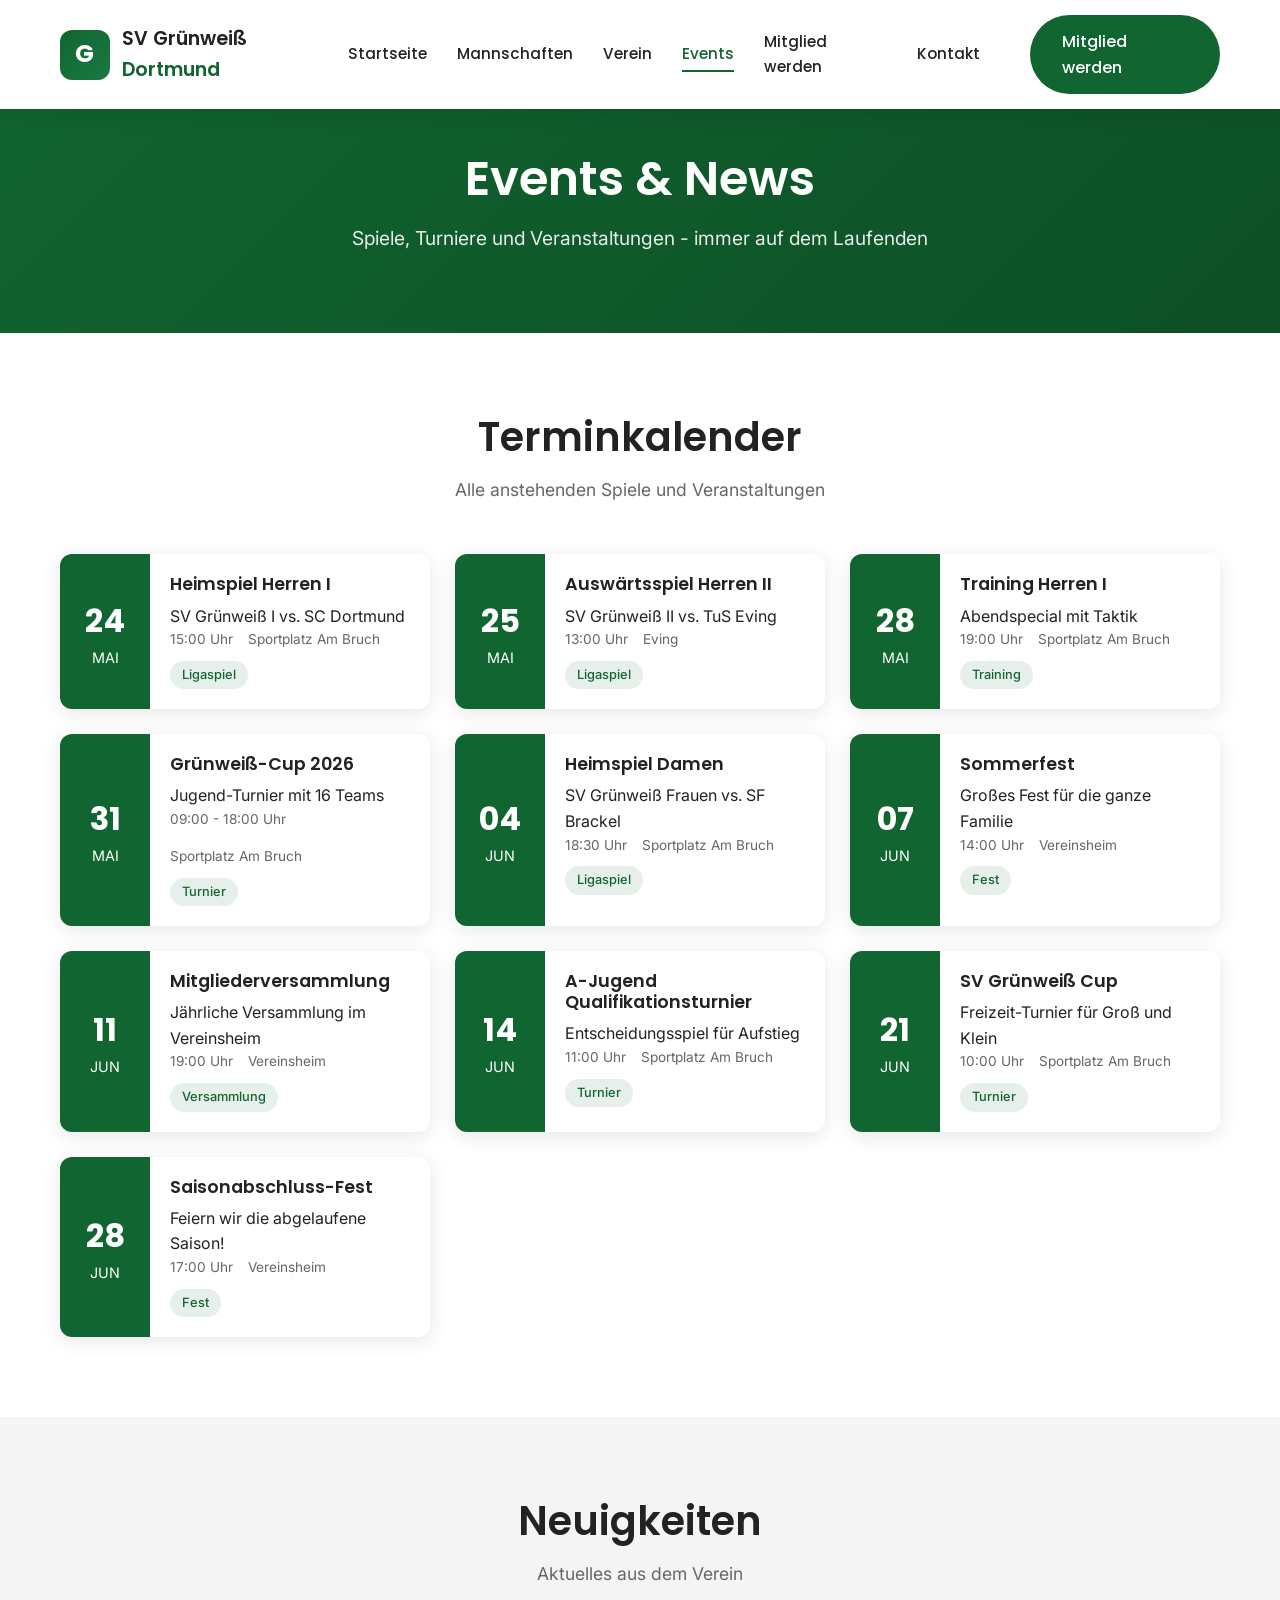
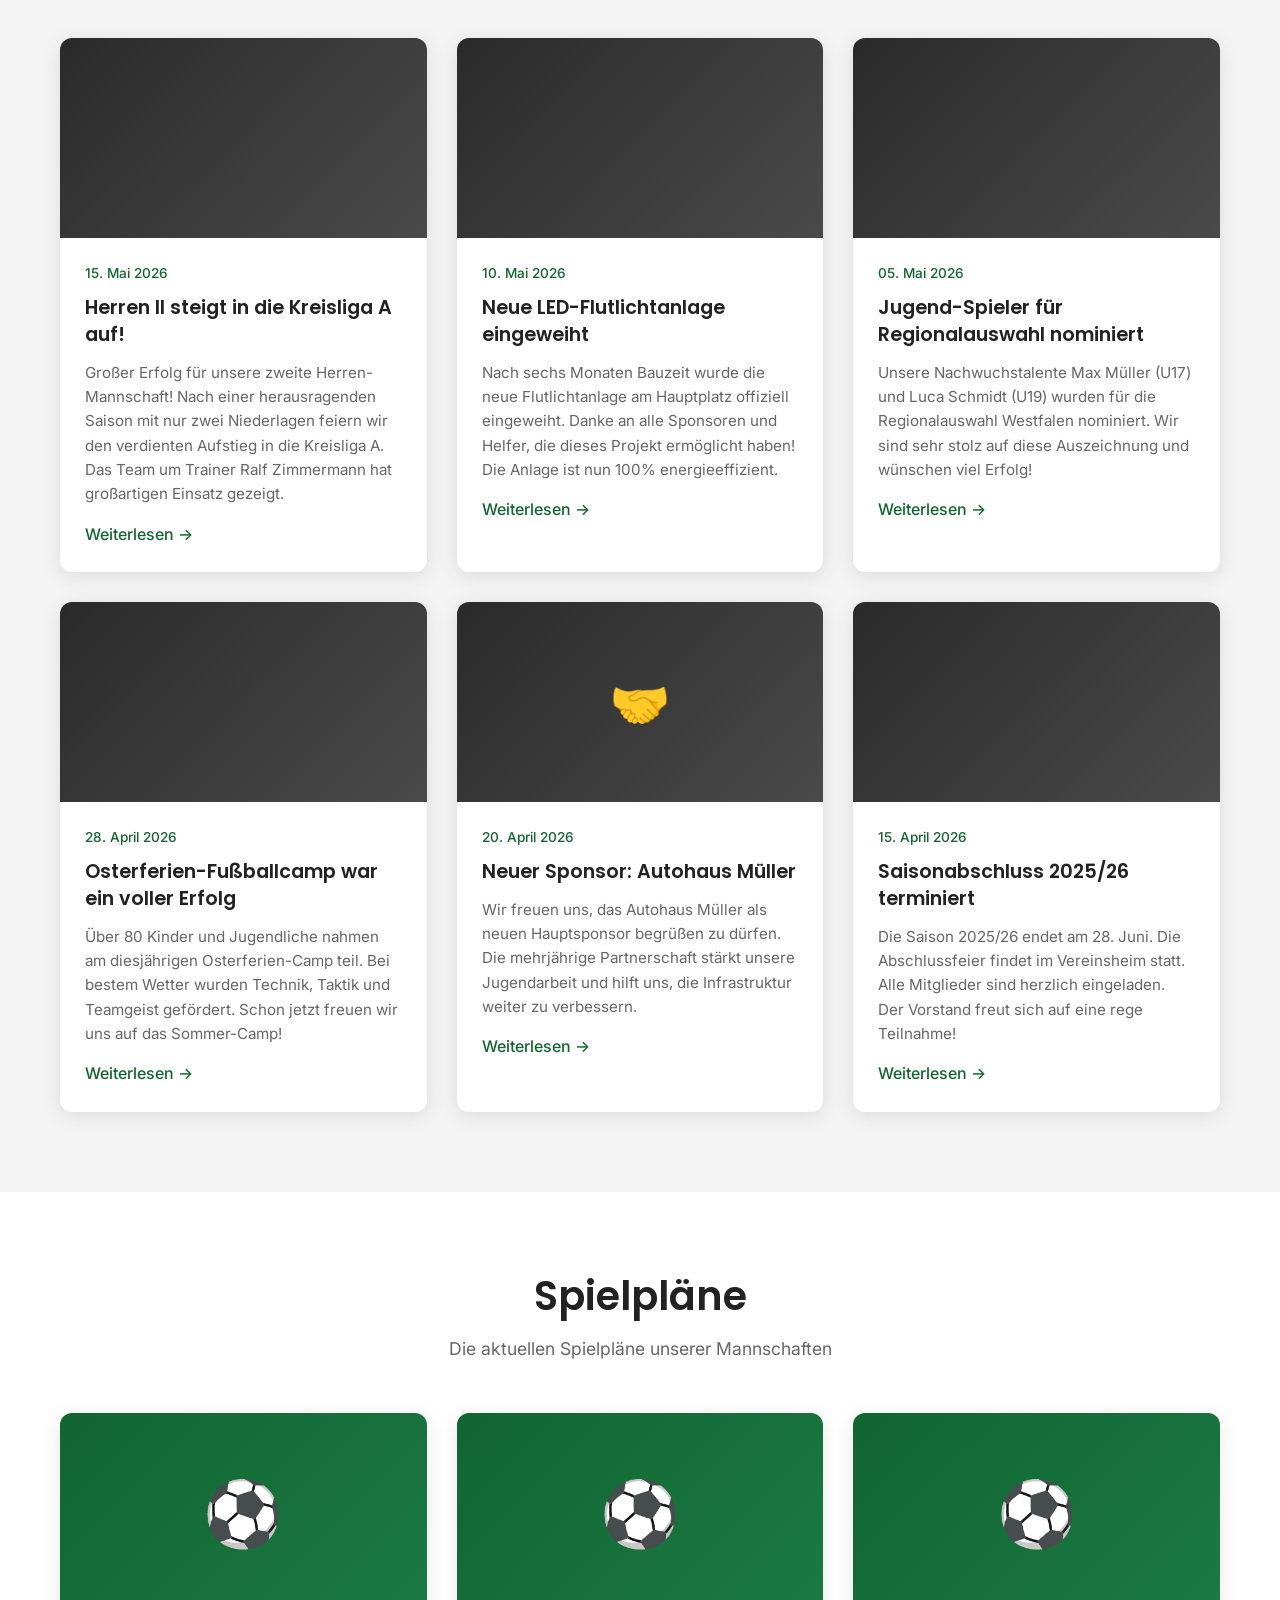
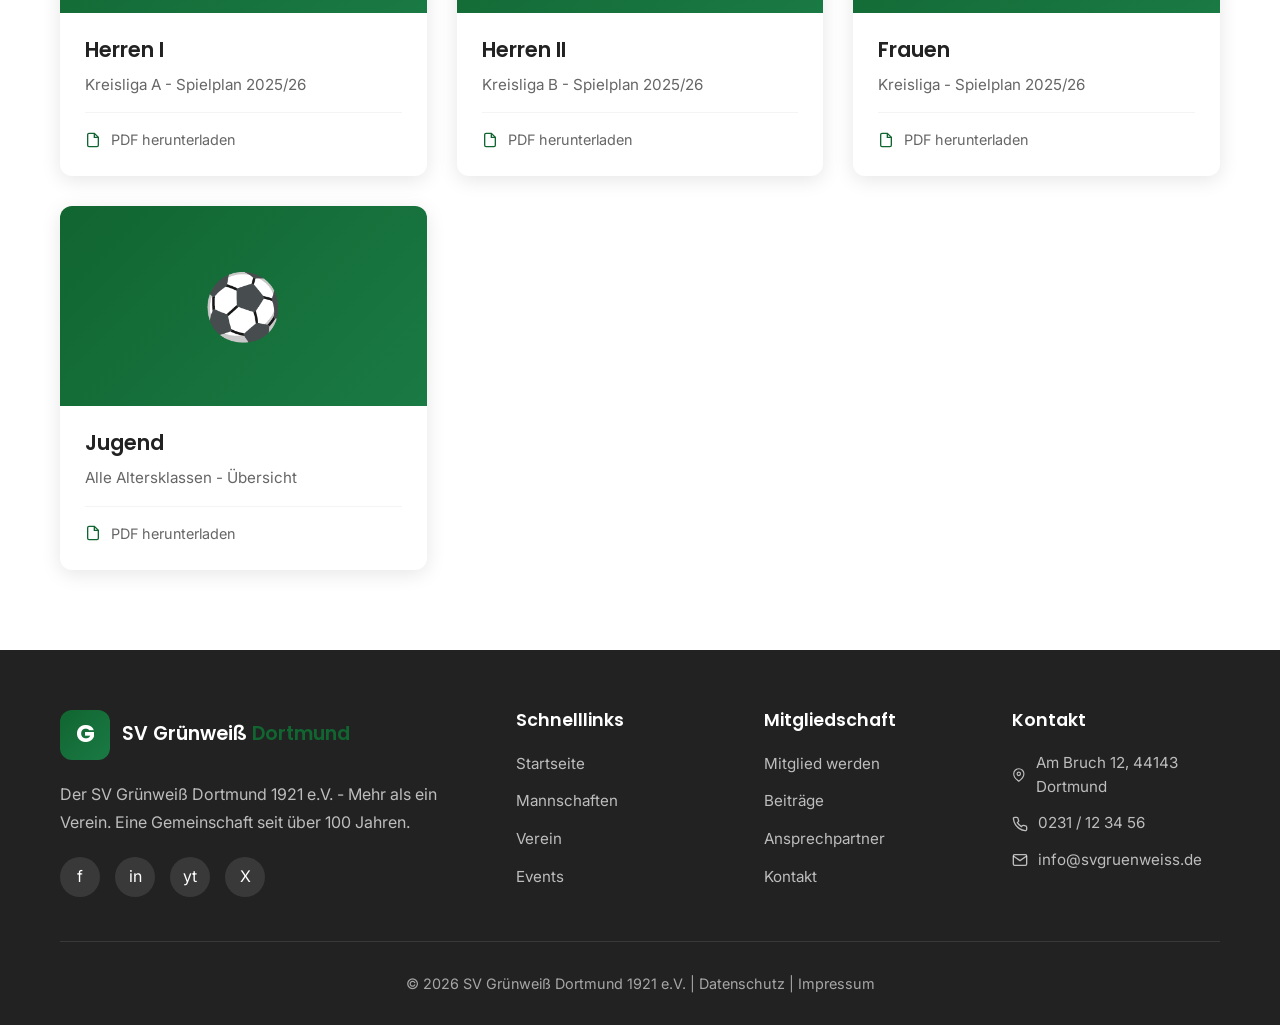
==== commit 8506d6af: "Remove emojis - cleaner, more professional look" ====
--- a/events.html
+++ b/events.html
@@ -70,8 +70,8 @@
                         <h3>Heimspiel Herren I</h3>
                         <p>SV Grünweiß I vs. SC Dortmund</p>
                         <div class="calendar-meta">
-                            <span>🕐 15:00 Uhr</span>
-                            <span>📍 Sportplatz Am Bruch</span>
+                            <span>15:00 Uhr</span>
+                            <span>Sportplatz Am Bruch</span>
                         </div>
                         <span class="event-category">Ligaspiel</span>
                     </div>
@@ -86,8 +86,8 @@
                         <h3>Auswärtsspiel Herren II</h3>
                         <p>SV Grünweiß II vs. TuS Eving</p>
                         <div class="calendar-meta">
-                            <span>🕐 13:00 Uhr</span>
-                            <span>📍 Eving</span>
+                            <span>13:00 Uhr</span>
+                            <span>Eving</span>
                         </div>
                         <span class="event-category">Ligaspiel</span>
                     </div>
@@ -102,8 +102,8 @@
                         <h3>Training Herren I</h3>
                         <p>Abendspecial mit Taktik</p>
                         <div class="calendar-meta">
-                            <span>🕐 19:00 Uhr</span>
-                            <span>📍 Sportplatz Am Bruch</span>
+                            <span>19:00 Uhr</span>
+                            <span>Sportplatz Am Bruch</span>
                         </div>
                         <span class="event-category">Training</span>
                     </div>
@@ -118,8 +118,8 @@
                         <h3>Grünweiß-Cup 2026</h3>
                         <p>Jugend-Turnier mit 16 Teams</p>
                         <div class="calendar-meta">
-                            <span>🕐 09:00 - 18:00 Uhr</span>
-                            <span>📍 Sportplatz Am Bruch</span>
+                            <span>09:00 - 18:00 Uhr</span>
+                            <span>Sportplatz Am Bruch</span>
                         </div>
                         <span class="event-category">Turnier</span>
                     </div>
@@ -135,8 +135,8 @@
                         <h3>Heimspiel Damen</h3>
                         <p>SV Grünweiß Frauen vs. SF Brackel</p>
                         <div class="calendar-meta">
-                            <span>🕐 18:30 Uhr</span>
-                            <span>📍 Sportplatz Am Bruch</span>
+                            <span>18:30 Uhr</span>
+                            <span>Sportplatz Am Bruch</span>
                         </div>
                         <span class="event-category">Ligaspiel</span>
                     </div>
@@ -151,8 +151,8 @@
                         <h3>Sommerfest</h3>
                         <p>Großes Fest für die ganze Familie</p>
                         <div class="calendar-meta">
-                            <span>🕐 14:00 Uhr</span>
-                            <span>📍 Vereinsheim</span>
+                            <span>14:00 Uhr</span>
+                            <span>Vereinsheim</span>
                         </div>
                         <span class="event-category">Fest</span>
                     </div>
@@ -167,8 +167,8 @@
                         <h3>Mitgliederversammlung</h3>
                         <p>Jährliche Versammlung im Vereinsheim</p>
                         <div class="calendar-meta">
-                            <span>🕐 19:00 Uhr</span>
-                            <span>📍 Vereinsheim</span>
+                            <span>19:00 Uhr</span>
+                            <span>Vereinsheim</span>
                         </div>
                         <span class="event-category">Versammlung</span>
                     </div>
@@ -183,8 +183,8 @@
                         <h3>A-Jugend Qualifikationsturnier</h3>
                         <p>Entscheidungsspiel für Aufstieg</p>
                         <div class="calendar-meta">
-                            <span>🕐 11:00 Uhr</span>
-                            <span>📍 Sportplatz Am Bruch</span>
+                            <span>11:00 Uhr</span>
+                            <span>Sportplatz Am Bruch</span>
                         </div>
                         <span class="event-category">Turnier</span>
                     </div>
@@ -199,8 +199,8 @@
                         <h3>SV Grünweiß Cup</h3>
                         <p>Freizeit-Turnier für Groß und Klein</p>
                         <div class="calendar-meta">
-                            <span>🕐 10:00 Uhr</span>
-                            <span>📍 Sportplatz Am Bruch</span>
+                            <span>10:00 Uhr</span>
+                            <span>Sportplatz Am Bruch</span>
                         </div>
                         <span class="event-category">Turnier</span>
                     </div>
@@ -215,8 +215,8 @@
                         <h3>Saisonabschluss-Fest</h3>
                         <p>Feiern wir die abgelaufene Saison!</p>
                         <div class="calendar-meta">
-                            <span>🕐 17:00 Uhr</span>
-                            <span>📍 Vereinsheim</span>
+                            <span>17:00 Uhr</span>
+                            <span>Vereinsheim</span>
                         </div>
                         <span class="event-category">Fest</span>
                     </div>
@@ -235,7 +235,7 @@
             
             <div class="news-grid">
                 <div class="news-card fade-in-on-scroll">
-                    <div class="news-image">🏆</div>
+                    <div class="news-image"></div>
                     <div class="news-content">
                         <div class="news-date">15. Mai 2026</div>
                         <h3>Herren II steigt in die Kreisliga A auf!</h3>
@@ -245,7 +245,7 @@
                 </div>
                 
                 <div class="news-card fade-in-on-scroll">
-                    <div class="news-image">💡</div>
+                    <div class="news-image"></div>
                     <div class="news-content">
                         <div class="news-date">10. Mai 2026</div>
                         <h3>Neue LED-Flutlichtanlage eingeweiht</h3>
@@ -255,7 +255,7 @@
                 </div>
                 
                 <div class="news-card fade-in-on-scroll">
-                    <div class="news-image">🌟</div>
+                    <div class="news-image"></div>
                     <div class="news-content">
                         <div class="news-date">05. Mai 2026</div>
                         <h3>Jugend-Spieler für Regionalauswahl nominiert</h3>
@@ -265,7 +265,7 @@
                 </div>
                 
                 <div class="news-card fade-in-on-scroll">
-                    <div class="news-image">🎉</div>
+                    <div class="news-image"></div>
                     <div class="news-content">
                         <div class="news-date">28. April 2026</div>
                         <h3>Osterferien-Fußballcamp war ein voller Erfolg</h3>
@@ -285,7 +285,7 @@
                 </div>
                 
                 <div class="news-card fade-in-on-scroll">
-                    <div class="news-image">📋</div>
+                    <div class="news-image"></div>
                     <div class="news-content">
                         <div class="news-date">15. April 2026</div>
                         <h3>Saisonabschluss 2025/26 terminiert</h3>
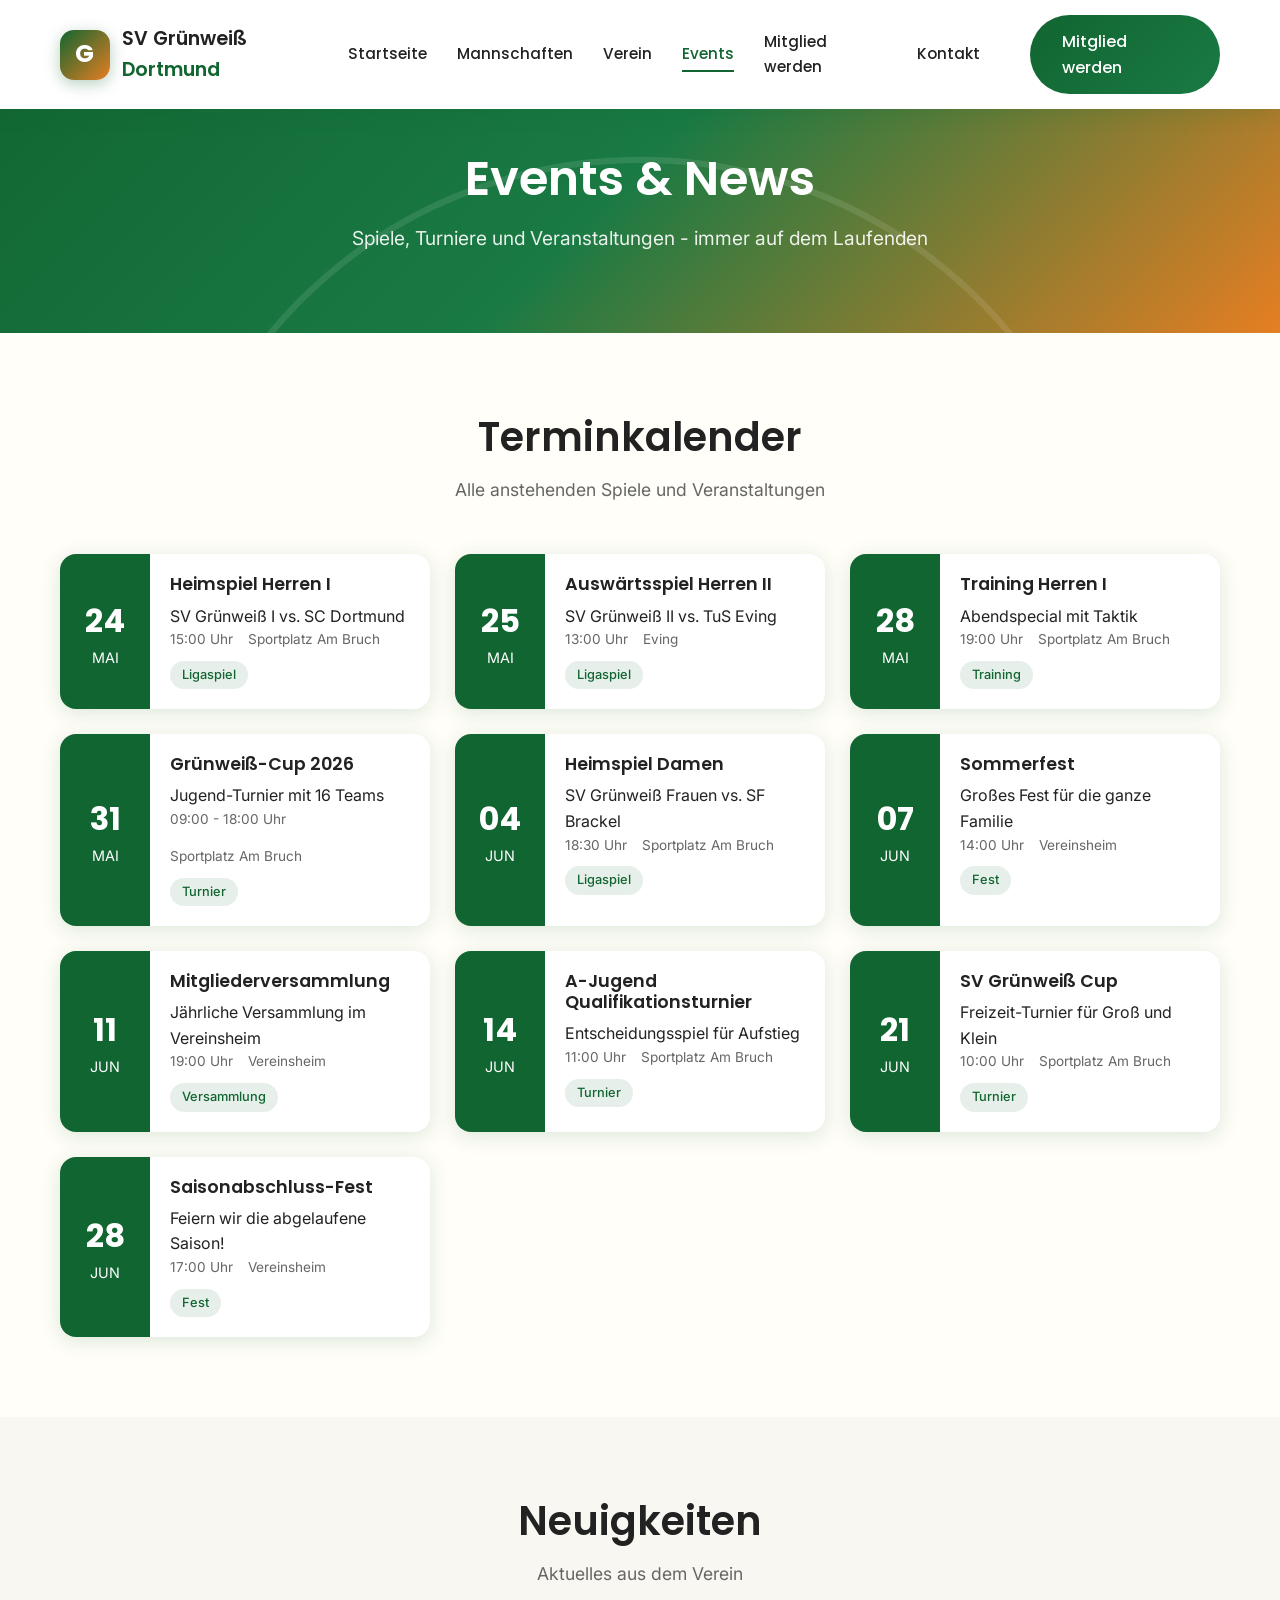
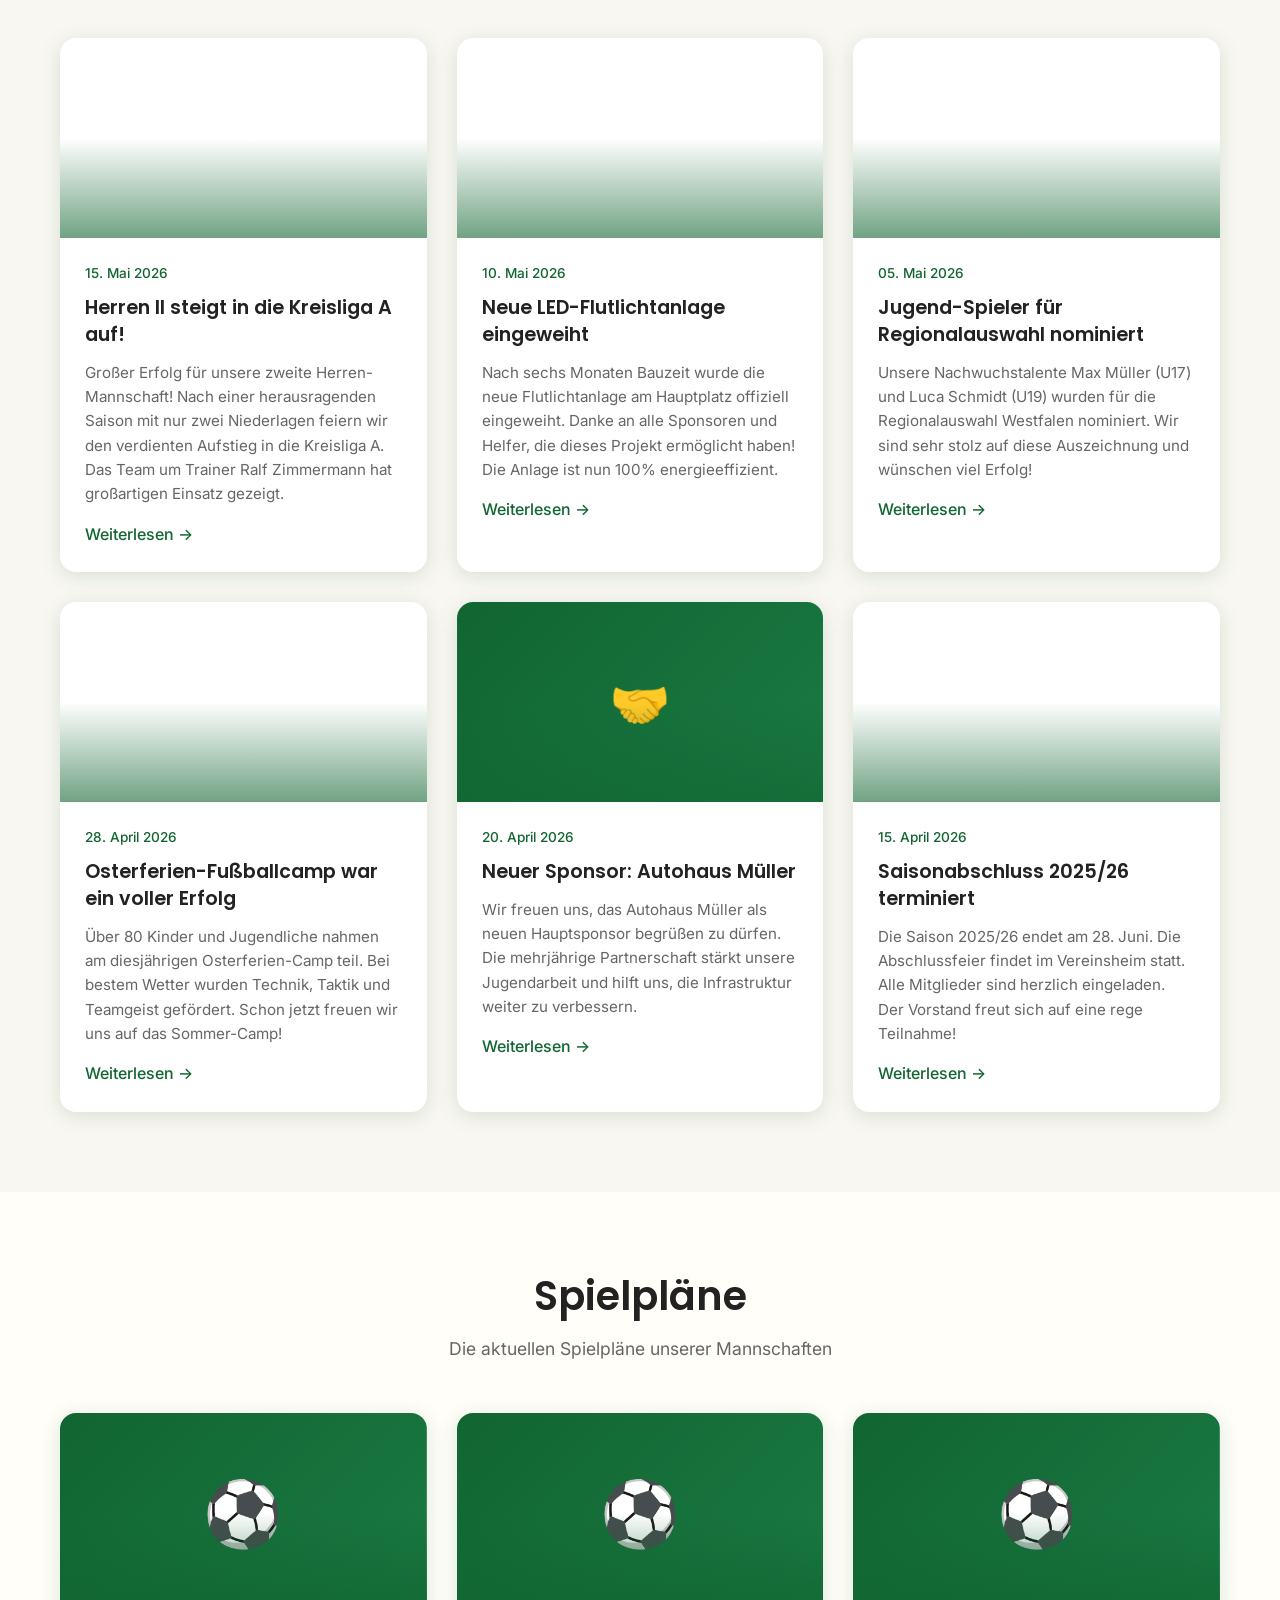
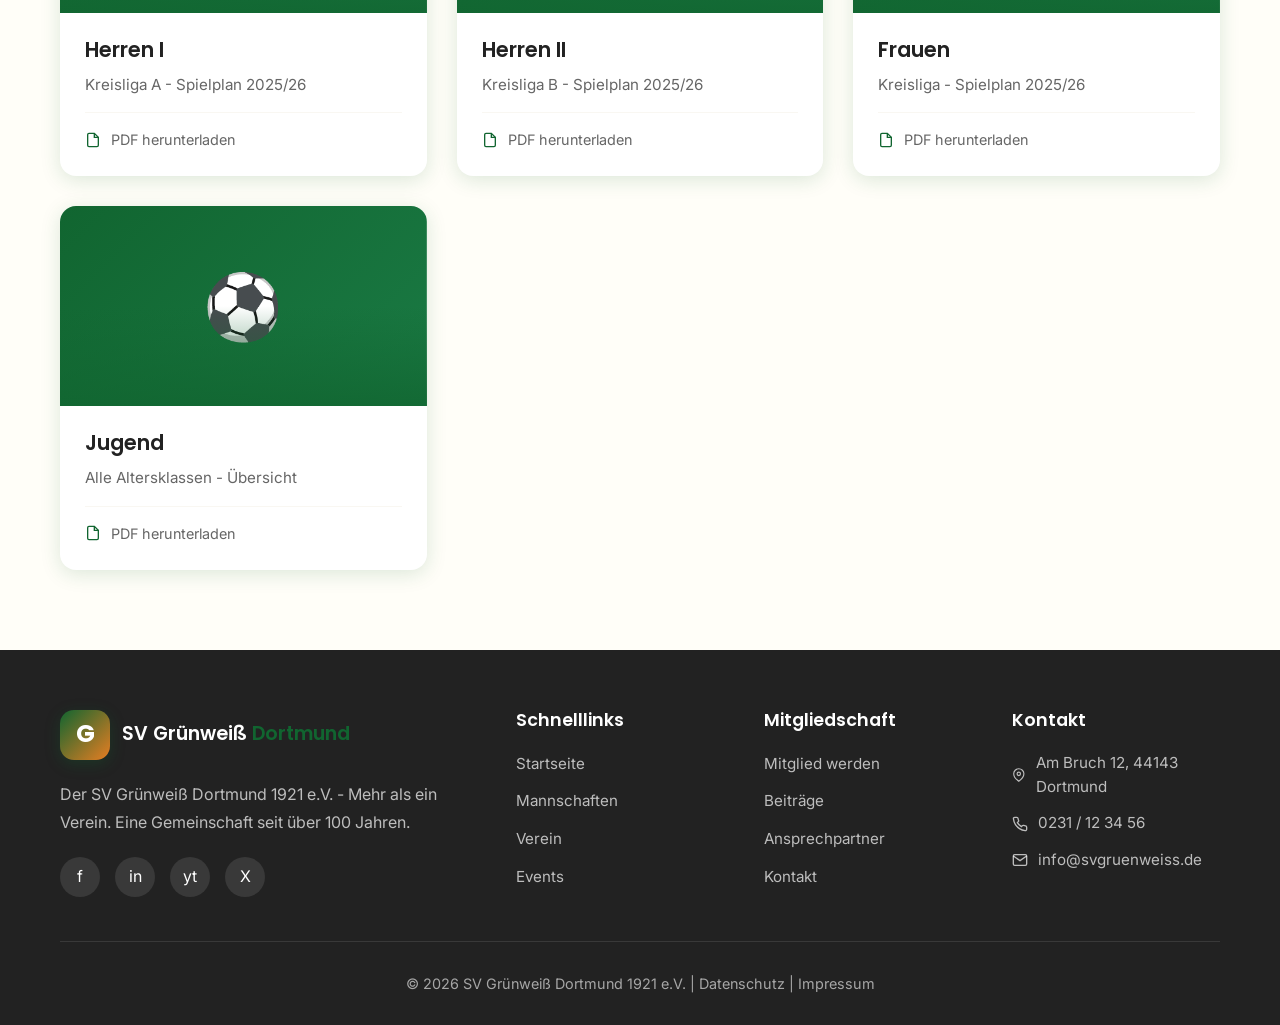
==== commit 6f277fb1: "Add stock photos and warmer design - more emotional and alive" ====
--- a/events.html
+++ b/events.html
@@ -235,7 +235,7 @@
             
             <div class="news-grid">
                 <div class="news-card fade-in-on-scroll">
-                    <div class="news-image"></div>
+                    <div class="news-image" style="background-image: url('https://images.unsplash.com/photo-1431324155629-1a6deb1dec8d?w=800');"></div>
                     <div class="news-content">
                         <div class="news-date">15. Mai 2026</div>
                         <h3>Herren II steigt in die Kreisliga A auf!</h3>
@@ -245,7 +245,7 @@
                 </div>
                 
                 <div class="news-card fade-in-on-scroll">
-                    <div class="news-image"></div>
+                    <div class="news-image" style="background-image: url('https://images.unsplash.com/photo-1431324155629-1a6deb1dec8d?w=800');"></div>
                     <div class="news-content">
                         <div class="news-date">10. Mai 2026</div>
                         <h3>Neue LED-Flutlichtanlage eingeweiht</h3>
@@ -255,7 +255,7 @@
                 </div>
                 
                 <div class="news-card fade-in-on-scroll">
-                    <div class="news-image"></div>
+                    <div class="news-image" style="background-image: url('https://images.unsplash.com/photo-1431324155629-1a6deb1dec8d?w=800');"></div>
                     <div class="news-content">
                         <div class="news-date">05. Mai 2026</div>
                         <h3>Jugend-Spieler für Regionalauswahl nominiert</h3>
@@ -265,7 +265,7 @@
                 </div>
                 
                 <div class="news-card fade-in-on-scroll">
-                    <div class="news-image"></div>
+                    <div class="news-image" style="background-image: url('https://images.unsplash.com/photo-1431324155629-1a6deb1dec8d?w=800');"></div>
                     <div class="news-content">
                         <div class="news-date">28. April 2026</div>
                         <h3>Osterferien-Fußballcamp war ein voller Erfolg</h3>
@@ -285,7 +285,7 @@
                 </div>
                 
                 <div class="news-card fade-in-on-scroll">
-                    <div class="news-image"></div>
+                    <div class="news-image" style="background-image: url('https://images.unsplash.com/photo-1431324155629-1a6deb1dec8d?w=800');"></div>
                     <div class="news-content">
                         <div class="news-date">15. April 2026</div>
                         <h3>Saisonabschluss 2025/26 terminiert</h3>
--- a/css/style.css
+++ b/css/style.css
@@ -7,14 +7,18 @@
     --primary-color: #116530;
     --primary-dark: #0d4f26;
     --primary-light: #1a7a44;
+    --accent-color: #e67e22;
+    --accent-gold: #f39c12;
+    --accent-warm: #d35400;
     --white: #FFFFFF;
     --dark-gray: #222222;
-    --light-gray: #F4F4F4;
+    --light-gray: #F9F7F2;
+    --warm-white: #FFFEF8;
     --gray: #666666;
-    --shadow: 0 4px 20px rgba(0, 0, 0, 0.1);
-    --shadow-hover: 0 8px 30px rgba(0, 0, 0, 0.15);
+    --shadow: 0 4px 20px rgba(17, 101, 48, 0.15);
+    --shadow-hover: 0 12px 40px rgba(17, 101, 48, 0.25);
     --transition: all 0.3s ease;
-    --border-radius: 12px;
+    --border-radius: 16px;
     --max-width: 1200px;
 }
 
@@ -34,7 +38,7 @@
     font-size: 16px;
     line-height: 1.6;
     color: var(--dark-gray);
-    background-color: var(--white);
+    background-color: var(--warm-white);
     overflow-x: hidden;
 }
 
@@ -109,12 +113,30 @@
 }
 
 .btn-primary {
-    background-color: var(--primary-color);
-    color: var(--white);
+    background: linear-gradient(135deg, var(--primary-color), var(--primary-light));
+    color: var(--white);
+    position: relative;
+    overflow: hidden;
+}
+
+.btn-primary::before {
+    content: '';
+    position: absolute;
+    top: 0;
+    left: -100%;
+    width: 100%;
+    height: 100%;
+    background: linear-gradient(135deg, var(--accent-color), var(--accent-gold));
+    transition: all 0.4s ease;
+    z-index: -1;
+}
+
+.btn-primary:hover::before {
+    left: 0;
 }
 
 .btn-primary:hover {
-    background-color: var(--primary-dark);
+    background: linear-gradient(135deg, var(--accent-color), var(--accent-gold));
     transform: translateY(-2px);
     box-shadow: var(--shadow-hover);
 }
@@ -173,8 +195,8 @@
 .logo-icon {
     width: 50px;
     height: 50px;
-    background: linear-gradient(135deg, var(--primary-color), var(--primary-light));
-    border-radius: 12px;
+    background: linear-gradient(135deg, var(--primary-color), var(--accent-color));
+    border-radius: 14px;
     display: flex;
     align-items: center;
     justify-content: center;
@@ -182,6 +204,7 @@
     font-family: 'Poppins', sans-serif;
     font-weight: 700;
     font-size: 1.5rem;
+    box-shadow: 0 4px 15px rgba(17, 101, 48, 0.3);
 }
 
 .logo-text {
@@ -257,11 +280,34 @@
     min-height: 100vh;
     display: flex;
     align-items: center;
-    background: linear-gradient(135deg, rgba(17, 101, 48, 0.95), rgba(26, 122, 68, 0.9)),
-                url('data:image/svg+xml,<svg xmlns="http://www.w3.org/2000/svg" viewBox="0 0 100 100"><circle cx="50" cy="50" r="40" fill="none" stroke="rgba(255,255,255,0.1)" stroke-width="0.5"/></svg>');
+    background: var(--primary-color);
+    padding-top: 80px;
+    overflow: hidden;
+}
+
+.hero-bg-image {
+    position: absolute;
+    top: 0;
+    left: 0;
+    right: 0;
+    bottom: 0;
+    background-image: url('https://images.unsplash.com/photo-1551958219-acbc608c6377?w=1600');
     background-size: cover;
     background-position: center;
-    padding-top: 80px;
+    opacity: 0.4;
+}
+
+.hero-overlay {
+    position: absolute;
+    top: 0;
+    left: 0;
+    right: 0;
+    bottom: 0;
+    background: linear-gradient(135deg, 
+        rgba(17, 101, 48, 0.92) 0%, 
+        rgba(26, 122, 68, 0.85) 50%,
+        rgba(230, 126, 34, 0.3) 100%);
+    z-index: 1;
 }
 
 .hero::before {
@@ -273,6 +319,7 @@
     bottom: 0;
     background: url('data:image/svg+xml,<svg xmlns="http://www.w3.org/2000/svg" viewBox="0 0 400 400"><circle cx="200" cy="200" r="150" fill="none" stroke="rgba(255,255,255,0.05)" stroke-width="50"/></svg>');
     background-size: cover;
+    z-index: 1;
 }
 
 .hero-content {
@@ -283,14 +330,20 @@
 
 .hero-badge {
     display: inline-block;
-    background-color: rgba(255, 255, 255, 0.2);
+    background: linear-gradient(135deg, var(--accent-color), var(--accent-gold));
     color: var(--white);
     padding: 8px 20px;
     border-radius: 50px;
     font-size: 0.9rem;
-    font-weight: 500;
+    font-weight: 600;
     margin-bottom: 25px;
-    backdrop-filter: blur(10px);
+    box-shadow: 0 4px 15px rgba(230, 126, 34, 0.4);
+    animation: pulse 2s ease-in-out infinite;
+}
+
+@keyframes pulse {
+    0%, 100% { transform: scale(1); }
+    50% { transform: scale(1.05); }
 }
 
 .hero h1 {
@@ -330,6 +383,10 @@
     font-size: 2.5rem;
     font-weight: 700;
     color: var(--white);
+    background: linear-gradient(135deg, var(--white), var(--accent-gold));
+    -webkit-background-clip: text;
+    -webkit-text-fill-color: transparent;
+    background-clip: text;
 }
 
 .hero-stat-label {
@@ -396,7 +453,7 @@
 .about-feature-icon {
     width: 40px;
     height: 40px;
-    background-color: rgba(17, 101, 48, 0.1);
+    background: linear-gradient(135deg, rgba(17, 101, 48, 0.1), rgba(230, 126, 34, 0.1));
     border-radius: 10px;
     display: flex;
     align-items: center;
@@ -433,11 +490,23 @@
     position: relative;
     height: 200px;
     background: linear-gradient(135deg, var(--primary-color), var(--primary-light));
+    background-size: cover;
+    background-position: center;
     display: flex;
     align-items: center;
     justify-content: center;
     color: var(--white);
     font-size: 4rem;
+}
+
+.team-image::after {
+    content: '';
+    position: absolute;
+    top: 0;
+    left: 0;
+    right: 0;
+    bottom: 0;
+    background: linear-gradient(to bottom, transparent 50%, rgba(17, 101, 48, 0.8) 100%);
 }
 
 .team-content {
@@ -499,7 +568,7 @@
 }
 
 .event-date {
-    background-color: var(--primary-color);
+    background: linear-gradient(135deg, var(--primary-color), var(--accent-color));
     color: var(--white);
     padding: 20px;
     text-align: center;
@@ -573,12 +642,25 @@
 
 .news-image {
     height: 200px;
-    background: linear-gradient(135deg, #2a2a2a, #4a4a4a);
+    background: linear-gradient(135deg, var(--primary-color), var(--primary-light));
+    background-size: cover;
+    background-position: center;
     display: flex;
     align-items: center;
     justify-content: center;
     color: var(--white);
     font-size: 3rem;
+    position: relative;
+}
+
+.news-image::after {
+    content: '';
+    position: absolute;
+    top: 0;
+    left: 0;
+    right: 0;
+    bottom: 0;
+    background: linear-gradient(to bottom, transparent 50%, rgba(17, 101, 48, 0.6) 100%);
 }
 
 .news-content {
@@ -619,8 +701,20 @@
 
 /* ----- Stats Section ----- */
 .stats {
-    background: linear-gradient(135deg, var(--primary-color), var(--primary-dark));
+    background: linear-gradient(135deg, var(--primary-color) 0%, var(--primary-light) 50%, var(--accent-color) 100%);
     padding: 80px 0;
+    position: relative;
+    overflow: hidden;
+}
+
+.stats::before {
+    content: '';
+    position: absolute;
+    top: -50%;
+    right: -20%;
+    width: 400px;
+    height: 400px;
+    background: radial-gradient(circle, rgba(243, 156, 18, 0.2) 0%, transparent 70%);
 }
 
 .stats-grid {
@@ -640,6 +734,10 @@
     font-weight: 700;
     line-height: 1;
     margin-bottom: 10px;
+    background: linear-gradient(135deg, var(--white), var(--accent-gold));
+    -webkit-background-clip: text;
+    -webkit-text-fill-color: transparent;
+    background-clip: text;
 }
 
 .stat-label {
@@ -658,10 +756,28 @@
     position: relative;
     aspect-ratio: 1;
     background: linear-gradient(135deg, var(--primary-color), var(--primary-light));
+    background-size: cover;
+    background-position: center;
     border-radius: var(--border-radius);
     overflow: hidden;
     cursor: pointer;
     transition: var(--transition);
+}
+
+.gallery-item::after {
+    content: '';
+    position: absolute;
+    top: 0;
+    left: 0;
+    right: 0;
+    bottom: 0;
+    background: linear-gradient(to bottom, transparent 50%, rgba(17, 101, 48, 0.7) 100%);
+    opacity: 0;
+    transition: var(--transition);
+}
+
+.gallery-item:hover::after {
+    opacity: 1;
 }
 
 .gallery-item:hover {
@@ -695,9 +811,22 @@
 
 /* ----- CTA Section ----- */
 .cta-section {
-    background: linear-gradient(135deg, var(--primary-color), var(--primary-dark));
+    background: linear-gradient(135deg, var(--primary-color) 0%, var(--primary-light) 50%, var(--accent-color) 100%);
     padding: 80px 0;
     text-align: center;
+    position: relative;
+    overflow: hidden;
+}
+
+.cta-section::before {
+    content: '';
+    position: absolute;
+    top: 0;
+    left: 0;
+    right: 0;
+    bottom: 0;
+    background: url('data:image/svg+xml,<svg xmlns="http://www.w3.org/2000/svg" viewBox="0 0 400 400"><circle cx="200" cy="200" r="150" fill="none" stroke="rgba(255,255,255,0.1)" stroke-width="2"/></svg>');
+    background-size: cover;
 }
 
 .cta-content h2 {
@@ -812,9 +941,22 @@
 
 /* ----- Page Header ----- */
 .page-header {
-    background: linear-gradient(135deg, var(--primary-color), var(--primary-dark));
+    background: linear-gradient(135deg, var(--primary-color) 0%, var(--primary-light) 50%, var(--accent-color) 100%);
     padding: 150px 0 80px;
     text-align: center;
+    position: relative;
+    overflow: hidden;
+}
+
+.page-header::before {
+    content: '';
+    position: absolute;
+    top: 0;
+    left: 0;
+    right: 0;
+    bottom: 0;
+    background: url('data:image/svg+xml,<svg xmlns="http://www.w3.org/2000/svg" viewBox="0 0 400 400"><circle cx="200" cy="200" r="150" fill="none" stroke="rgba(255,255,255,0.1)" stroke-width="2"/></svg>');
+    background-size: cover;
 }
 
 .page-header h1 {
@@ -924,12 +1066,25 @@
 .trainer-image {
     width: 100%;
     height: 200px;
-    background: linear-gradient(135deg, #666, #888);
+    background: linear-gradient(135deg, var(--primary-color), var(--primary-light));
+    background-size: cover;
+    background-position: center;
     display: flex;
     align-items: center;
     justify-content: center;
     color: var(--white);
     font-size: 3rem;
+    position: relative;
+}
+
+.trainer-image::after {
+    content: '';
+    position: absolute;
+    top: 0;
+    left: 0;
+    right: 0;
+    bottom: 0;
+    background: linear-gradient(to bottom, transparent 50%, rgba(17, 101, 48, 0.7) 100%);
 }
 
 .trainer-info {
@@ -1480,7 +1635,7 @@
 .fade-in-on-scroll {
     opacity: 0;
     transform: translateY(30px);
-    transition: opacity 0.6s ease, transform 0.6s ease;
+    transition: opacity 0.6s ease, transform 0.6s cubic-bezier(0.25, 0.46, 0.45, 0.94);
 }
 
 .fade-in-on-scroll.visible {
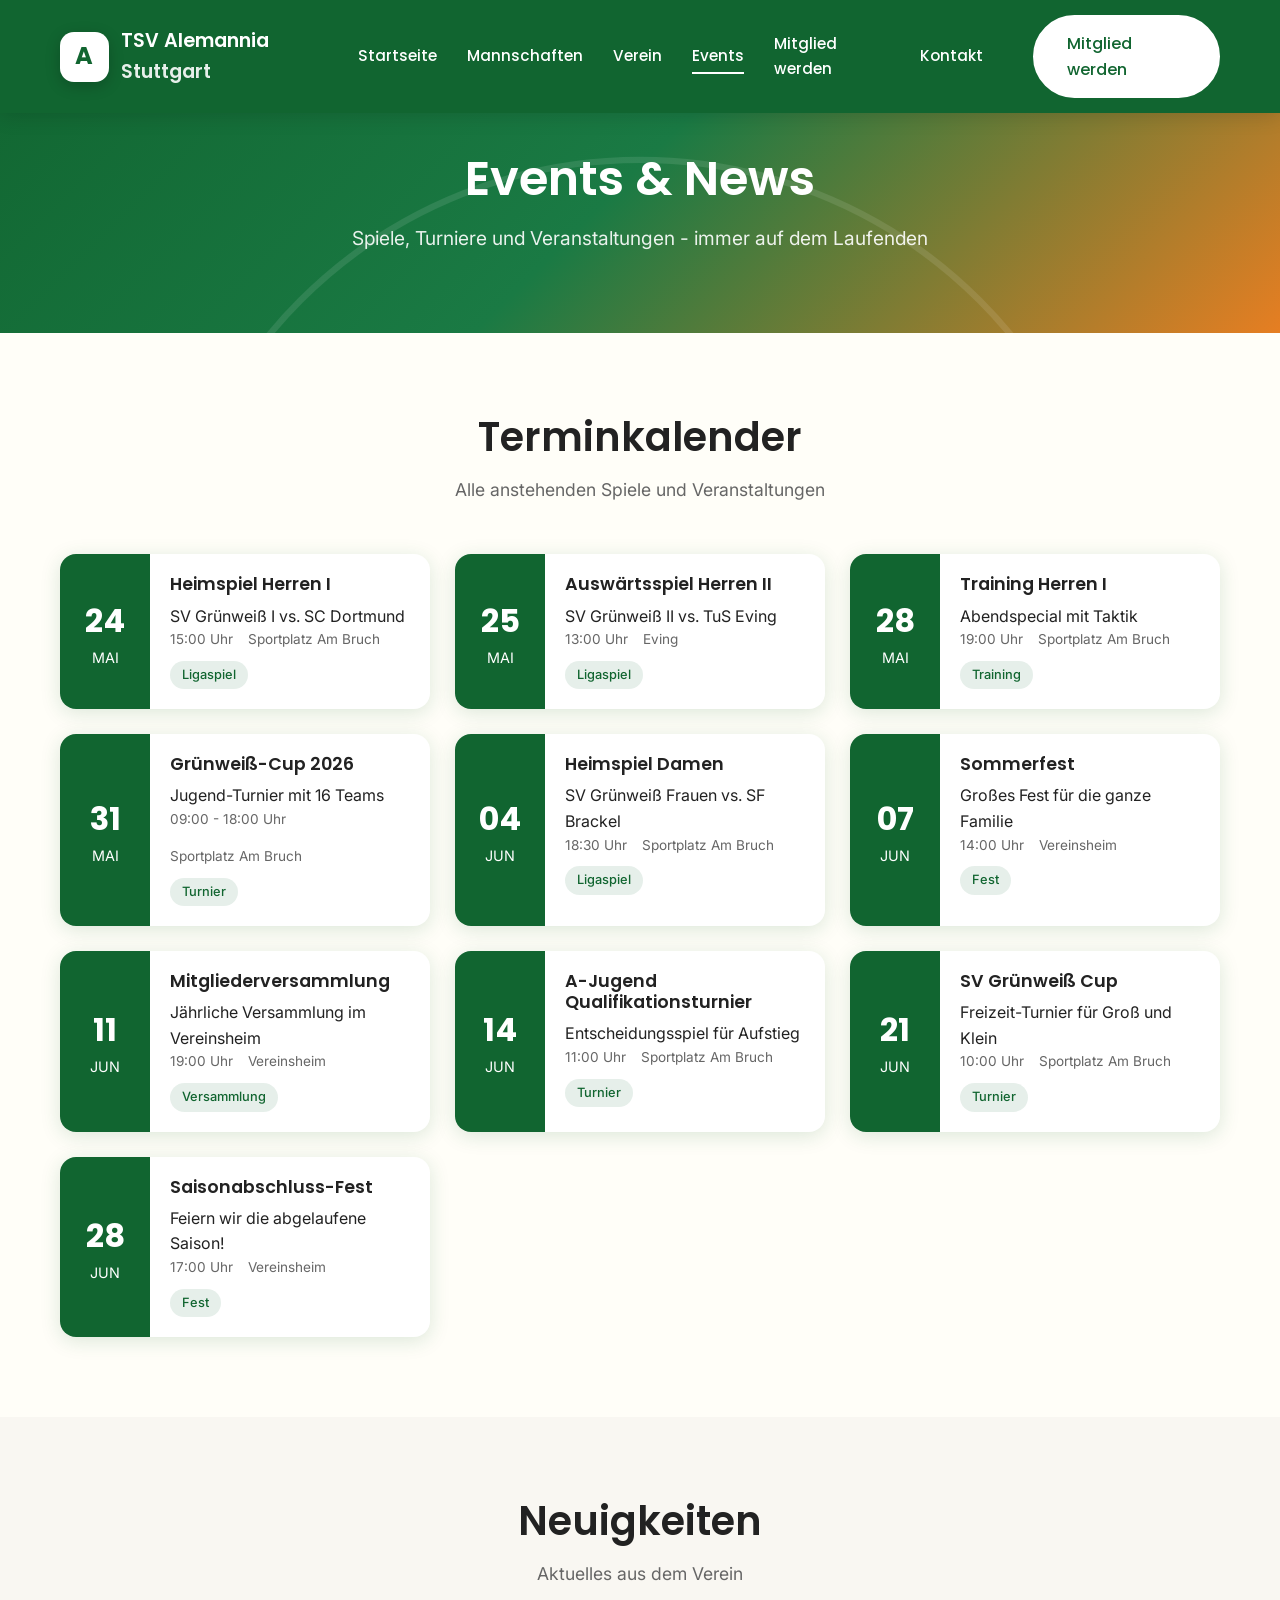
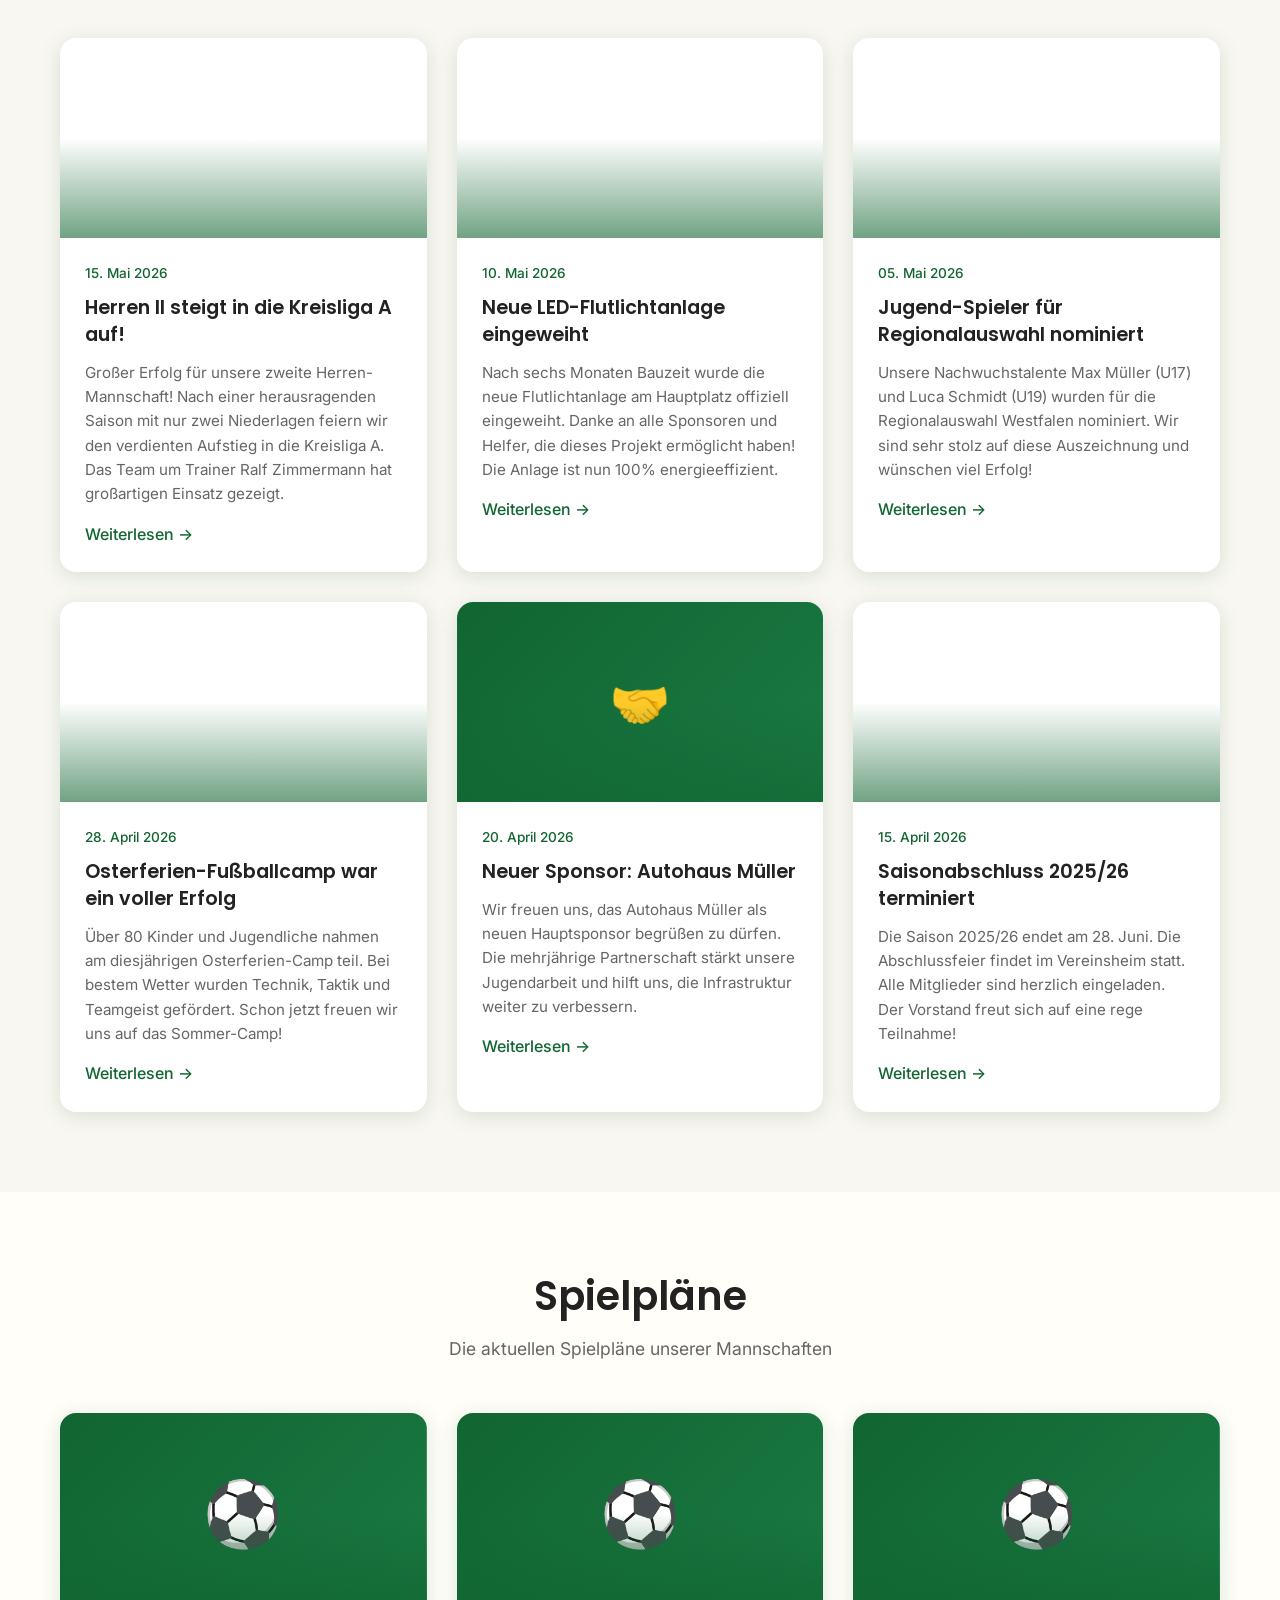
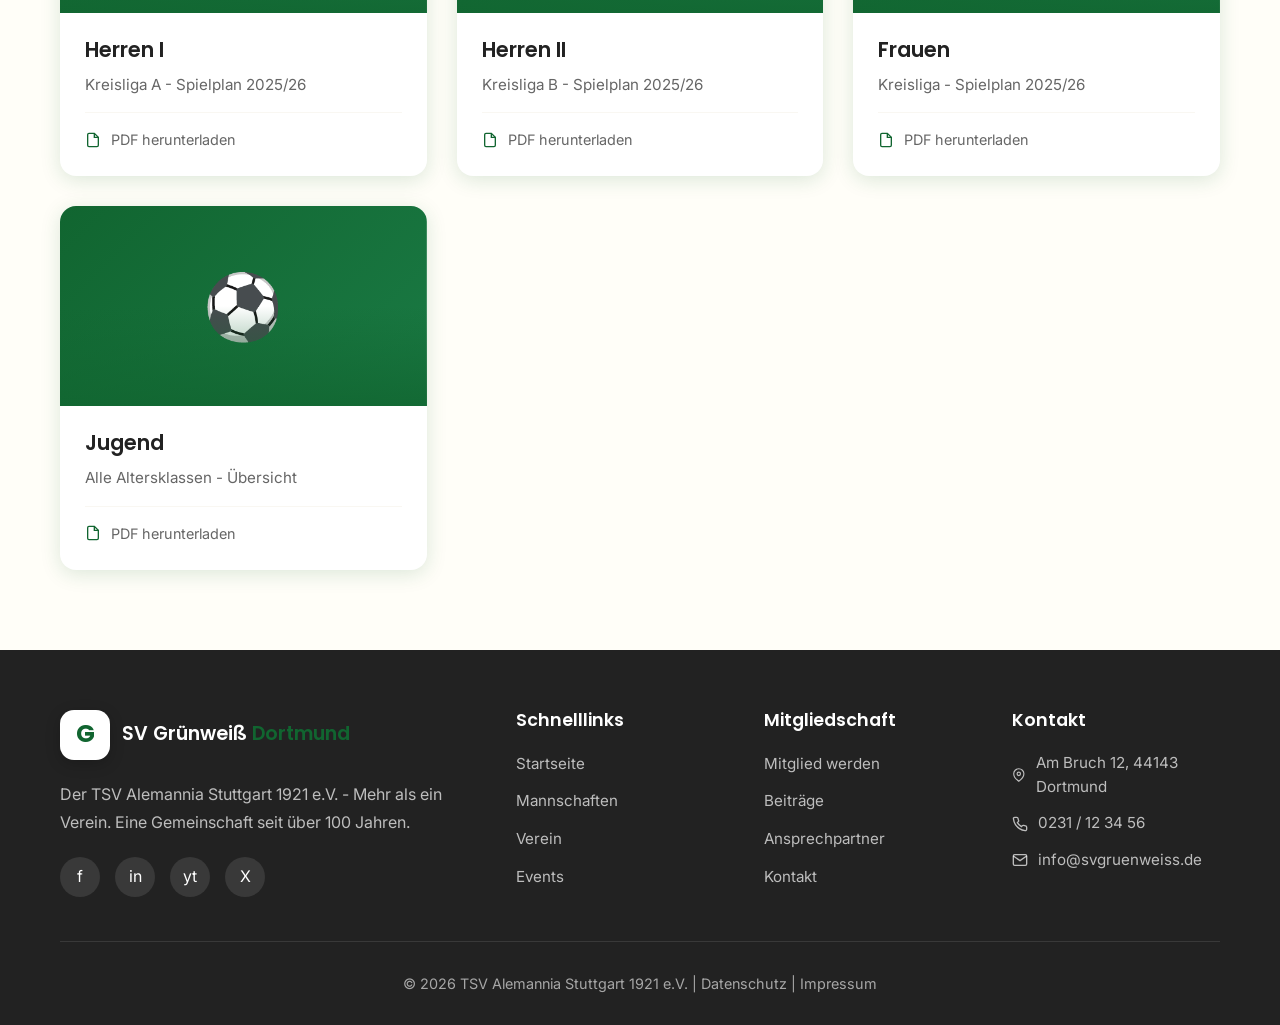
==== commit a3f37aeb: "Rename to TSV Alemannia Stuttgart - south German club name" ====
--- a/events.html
+++ b/events.html
@@ -3,8 +3,8 @@
 <head>
     <meta charset="UTF-8">
     <meta name="viewport" content="width=device-width, initial-scale=1.0">
-    <meta name="description" content="Events & News - SV Grünweiß Dortmund 1921 e.V. - Spielpläne, Turniere und Vereinsveranstaltungen">
-    <title>Events & News | SV Grünweiß Dortmund</title>
+    <meta name="description" content="Events & News - TSV Alemannia Stuttgart 1921 e.V. - Spielpläne, Turniere und Vereinsveranstaltungen">
+    <title>Events & News | TSV Alemannia Stuttgart</title>
     
     <!-- Google Fonts -->
     <link rel="preconnect" href="https://fonts.googleapis.com">
@@ -20,8 +20,8 @@
         <div class="container">
             <div class="header-inner">
                 <a href="index.html" class="logo">
-                    <div class="logo-icon">G</div>
-                    <div class="logo-text">SV Grünweiß <span>Dortmund</span></div>
+                    <div class="logo-icon">A</div>
+                    <div class="logo-text">TSV Alemannia <span>Stuttgart</span></div>
                 </a>
                 
                 <nav class="nav-menu">
@@ -374,7 +374,7 @@
                         <div class="logo-icon">G</div>
                         <div class="logo-text">SV Grünweiß <span>Dortmund</span></div>
                     </a>
-                    <p>Der SV Grünweiß Dortmund 1921 e.V. - Mehr als ein Verein. Eine Gemeinschaft seit über 100 Jahren.</p>
+                    <p>Der TSV Alemannia Stuttgart 1921 e.V. - Mehr als ein Verein. Eine Gemeinschaft seit über 100 Jahren.</p>
                     <div class="footer-social">
                         <a href="#" class="social-link" aria-label="Facebook">f</a>
                         <a href="#" class="social-link" aria-label="Instagram">in</a>
@@ -421,7 +421,7 @@
             </div>
             
             <div class="footer-bottom">
-                <p>© 2026 SV Grünweiß Dortmund 1921 e.V. | <a href="#">Datenschutz</a> | <a href="#">Impressum</a></p>
+                <p>© 2026 TSV Alemannia Stuttgart 1921 e.V. | <a href="#">Datenschutz</a> | <a href="#">Impressum</a></p>
             </div>
         </div>
     </footer>
--- a/css/style.css
+++ b/css/style.css
@@ -1,5 +1,5 @@
 /* ============================================
-   SV Grünweiß Dortmund 1921 e.V. - Stylesheet
+   TSV Alemannia Stuttgart 1921 e.V. - Stylesheet
    ============================================ */
 
 /* ----- CSS Variables ----- */
@@ -170,9 +170,35 @@
     left: 0;
     right: 0;
     z-index: 1000;
-    background-color: var(--white);
-    box-shadow: var(--shadow);
+    background-color: #116530;
+    box-shadow: 0 2px 20px rgba(0, 0, 0, 0.15);
     transition: var(--transition);
+}
+
+.header .logo-text {
+    color: #FFFFFF;
+}
+
+.header .logo-text span {
+    color: #FFFFFF;
+    opacity: 0.9;
+}
+
+.header .nav-link {
+    color: #FFFFFF;
+}
+
+.header .nav-link:hover,
+.header .nav-link.active {
+    color: #FFFFFF;
+}
+
+.header .nav-link::after {
+    background-color: #FFFFFF;
+}
+
+.header .hamburger span {
+    background-color: #FFFFFF;
 }
 
 .header.scrolled {
@@ -195,16 +221,16 @@
 .logo-icon {
     width: 50px;
     height: 50px;
-    background: linear-gradient(135deg, var(--primary-color), var(--accent-color));
+    background: #FFFFFF;
     border-radius: 14px;
     display: flex;
     align-items: center;
     justify-content: center;
-    color: var(--white);
+    color: #116530;
     font-family: 'Poppins', sans-serif;
     font-weight: 700;
     font-size: 1.5rem;
-    box-shadow: 0 4px 15px rgba(17, 101, 48, 0.3);
+    box-shadow: 0 4px 15px rgba(0, 0, 0, 0.2);
 }
 
 .logo-text {
@@ -256,6 +282,14 @@
 
 .nav-cta {
     margin-left: 20px;
+    background: #FFFFFF;
+    color: #116530;
+    border: 2px solid #FFFFFF;
+}
+
+.nav-cta:hover {
+    background: transparent;
+    color: #FFFFFF;
 }
 
 .hamburger {
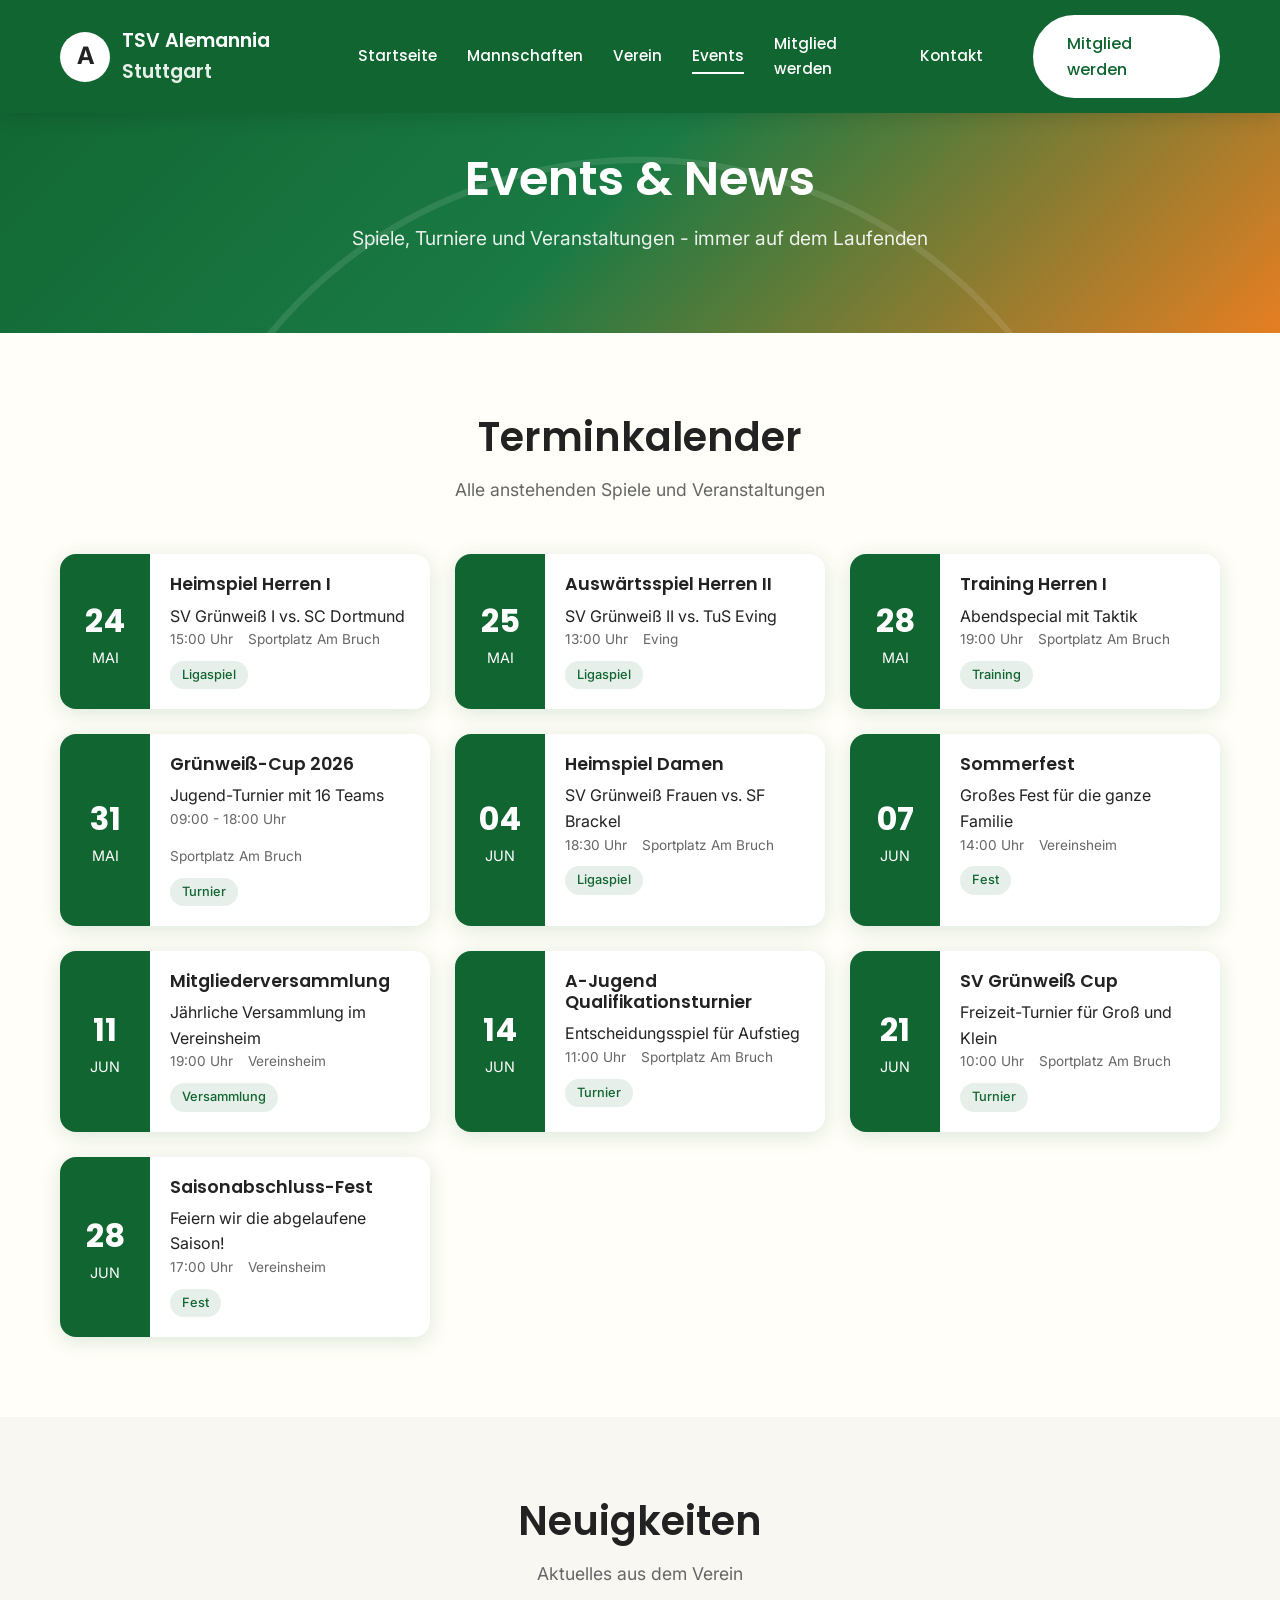
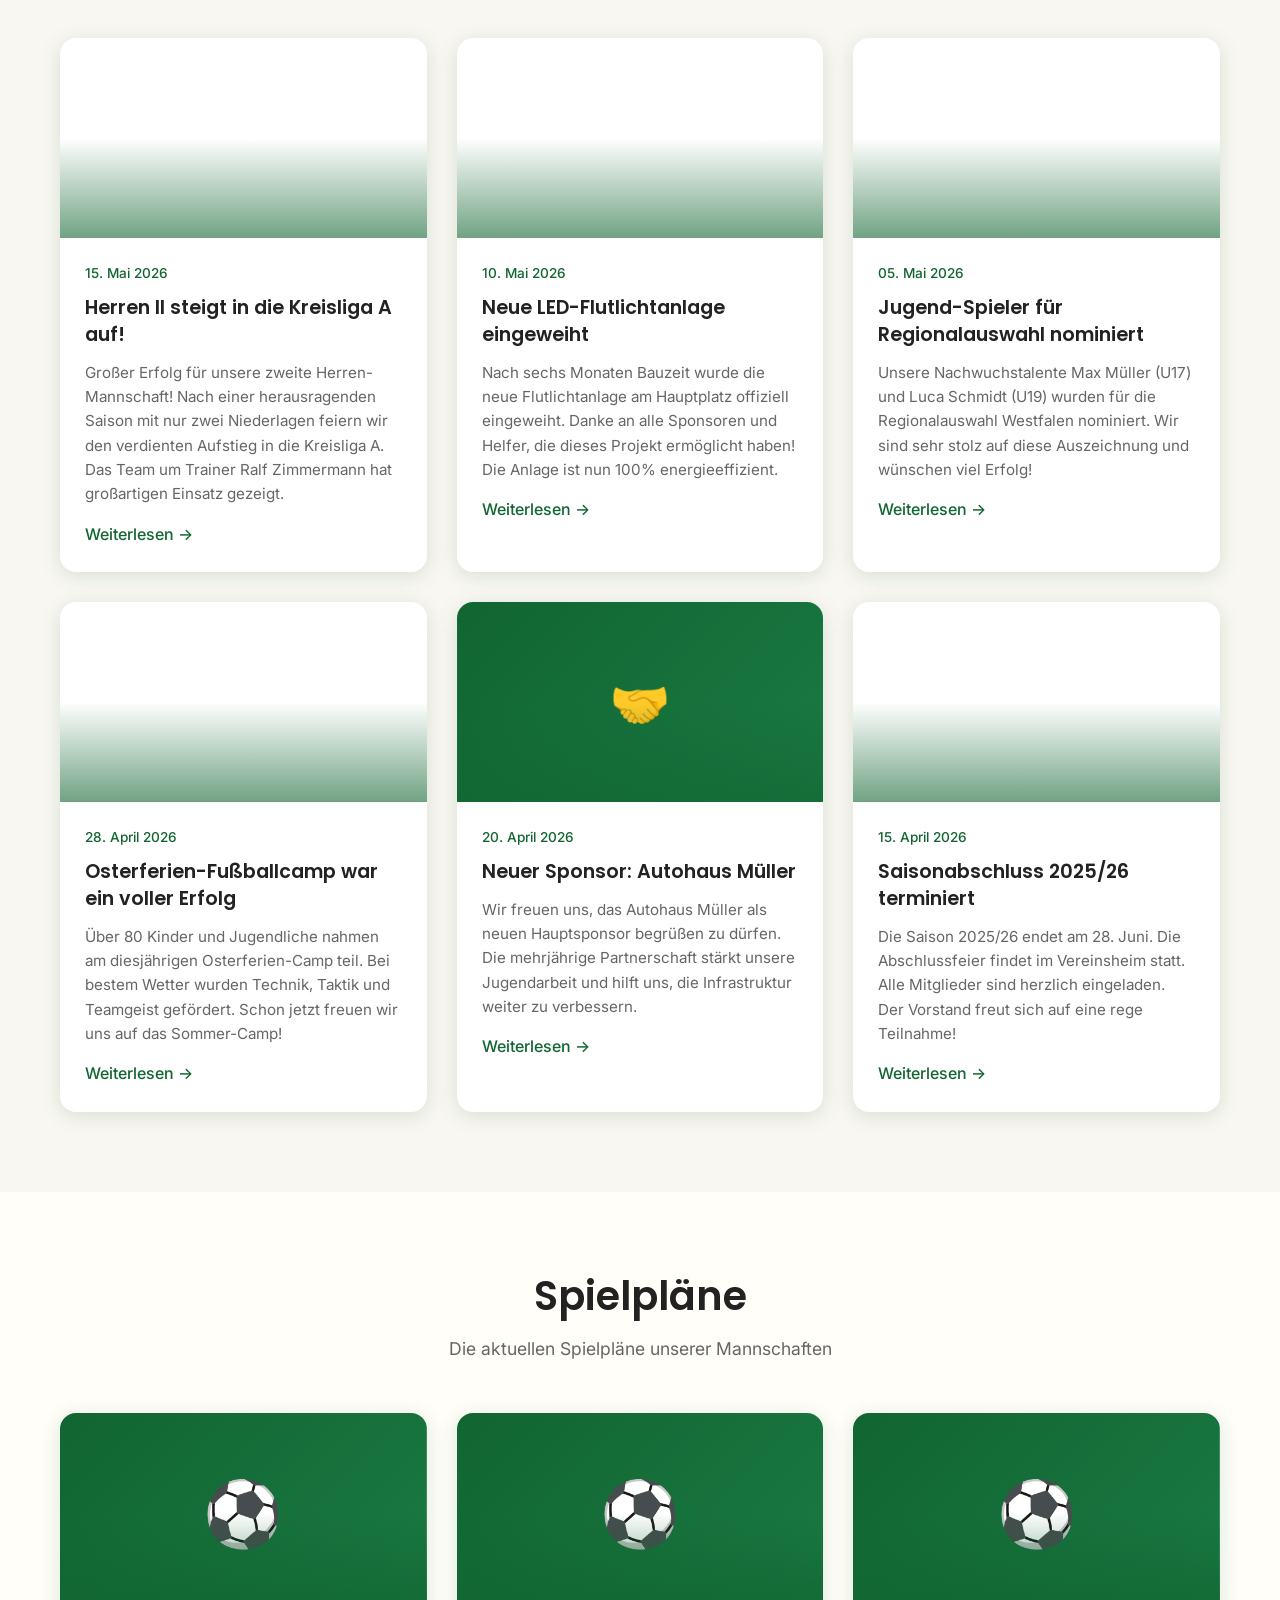
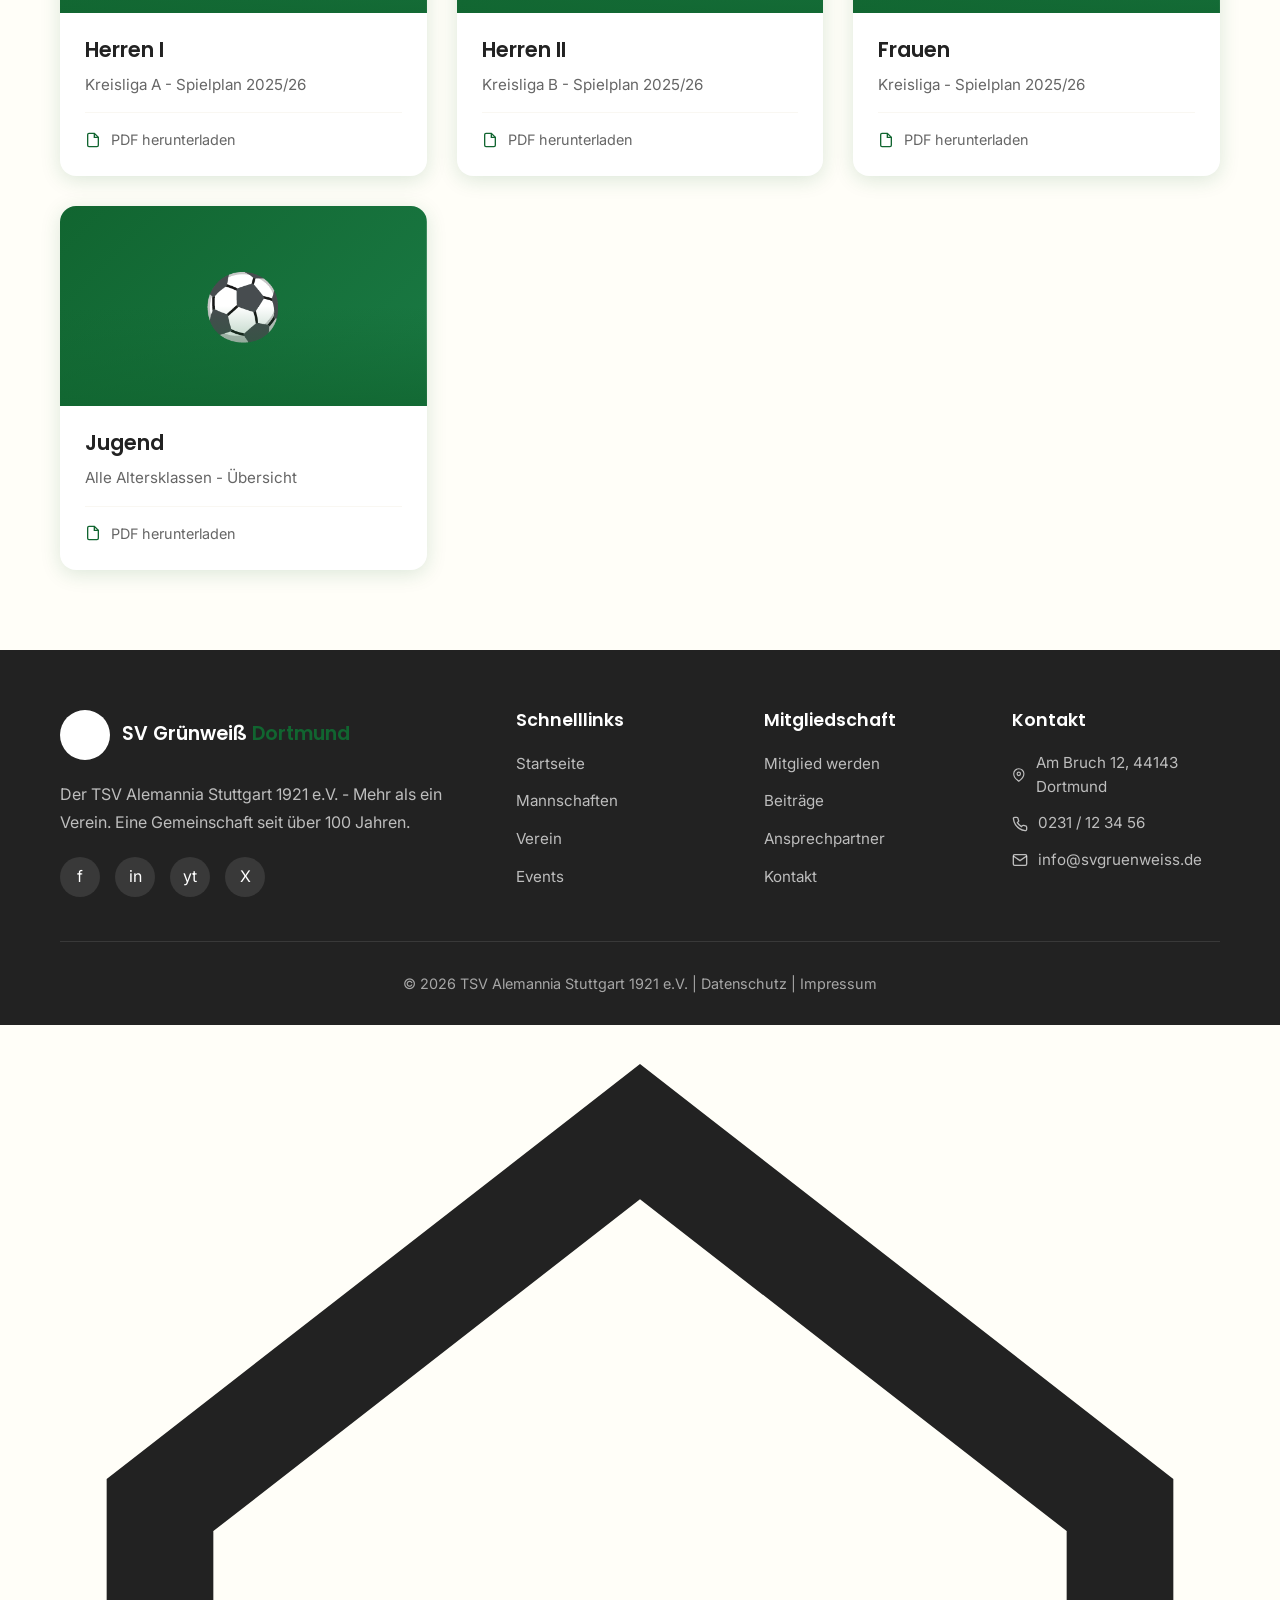
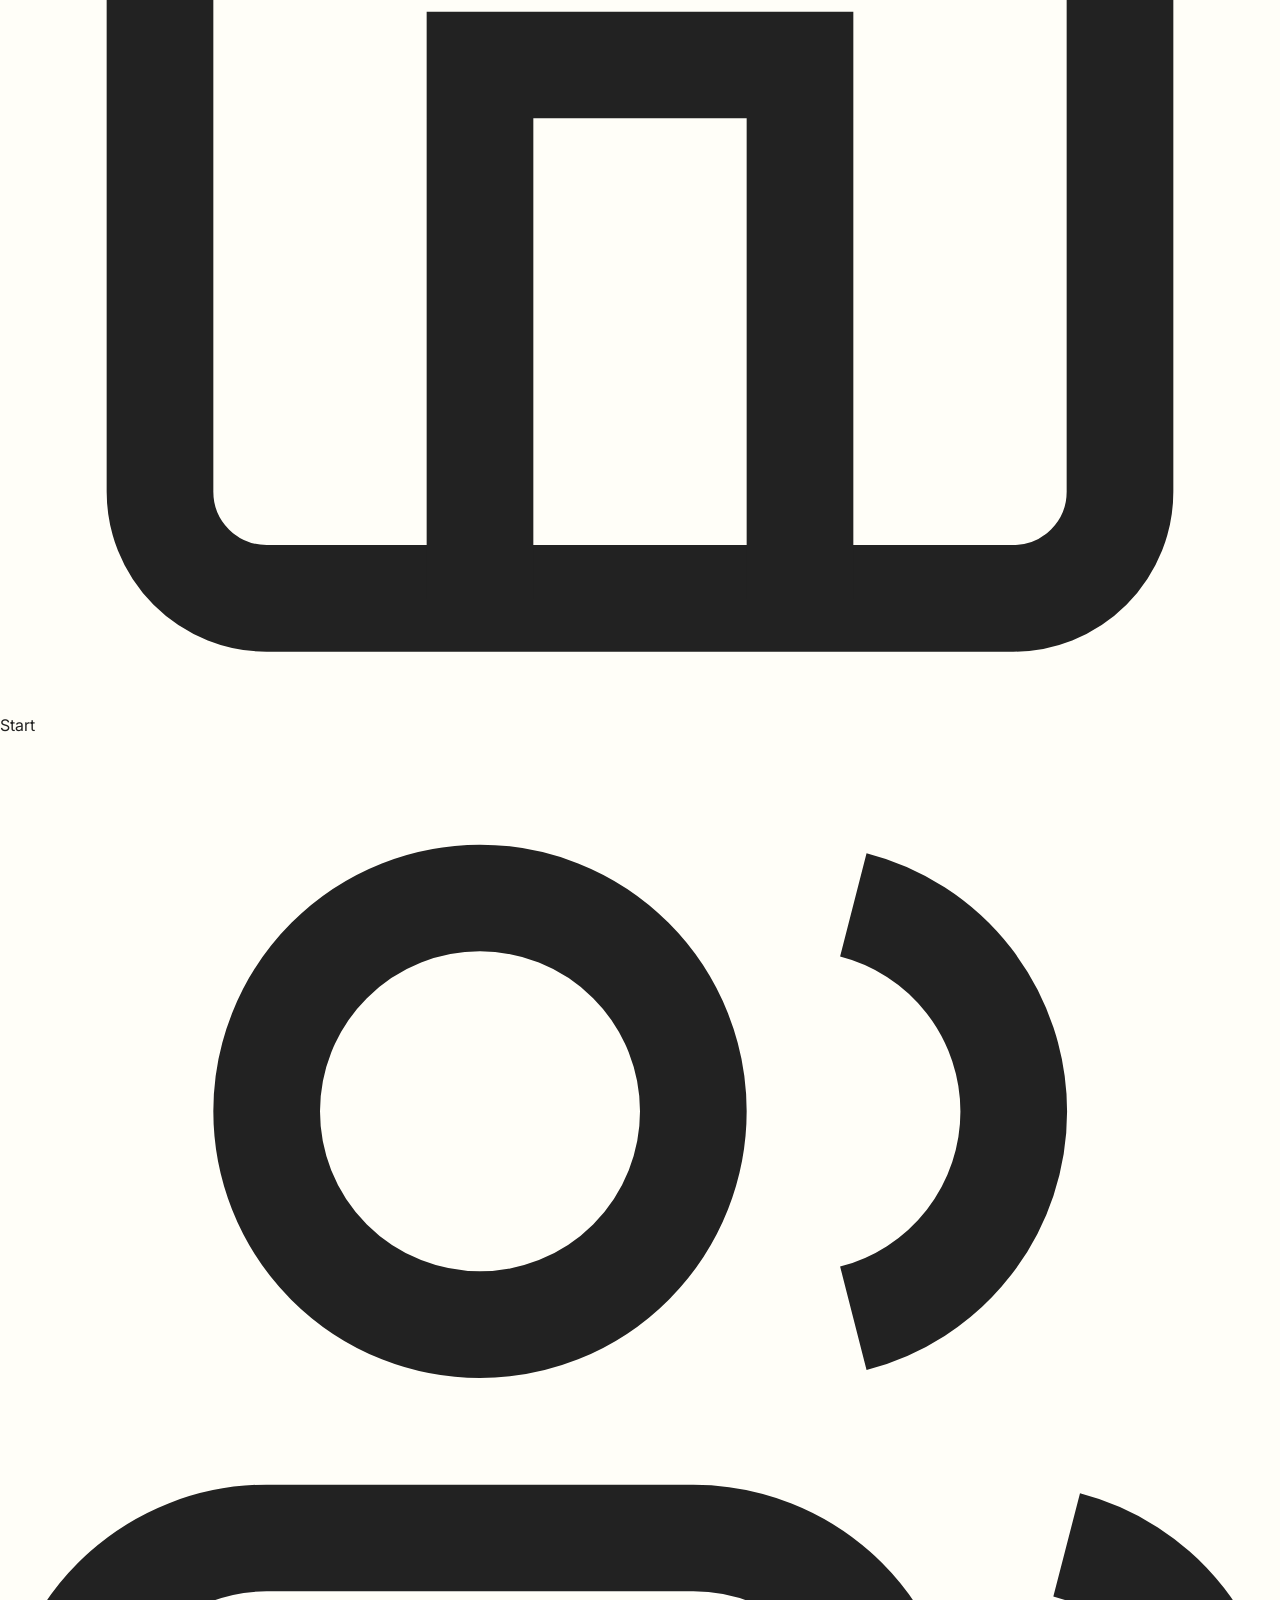
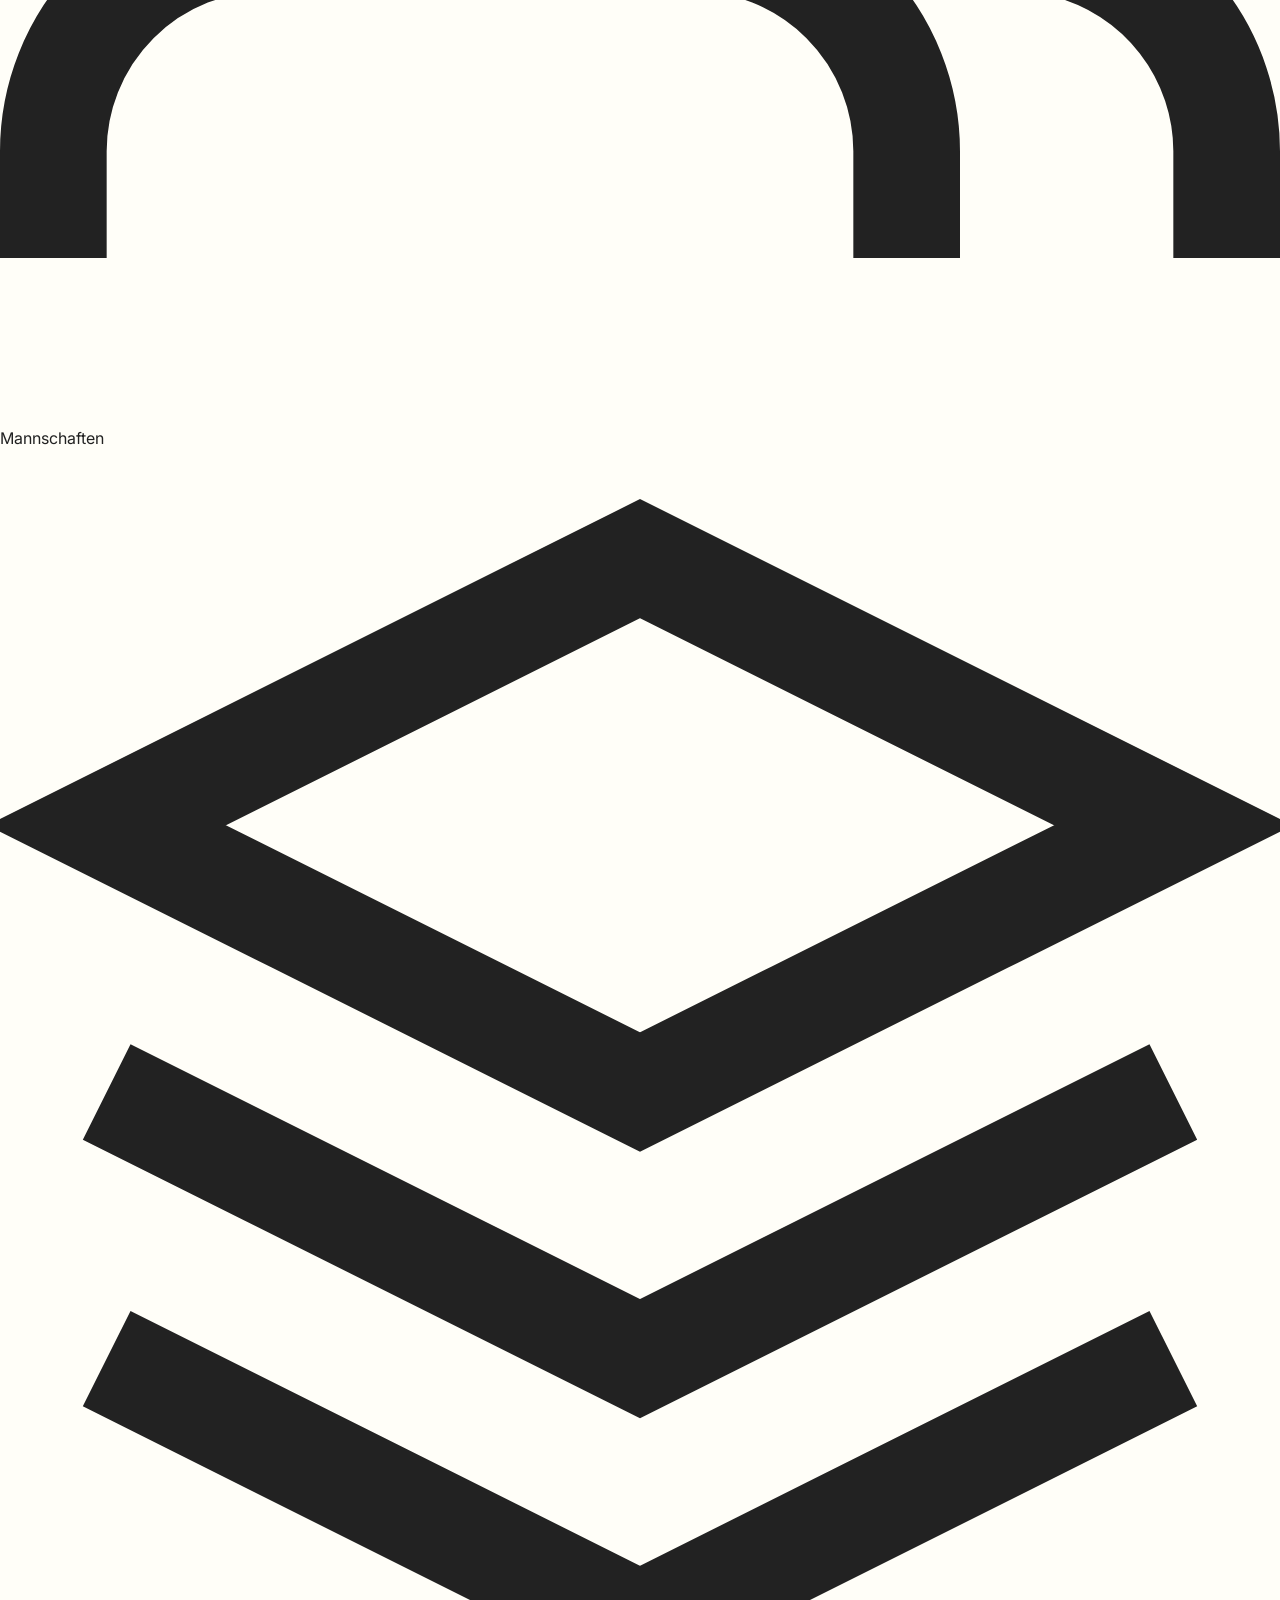
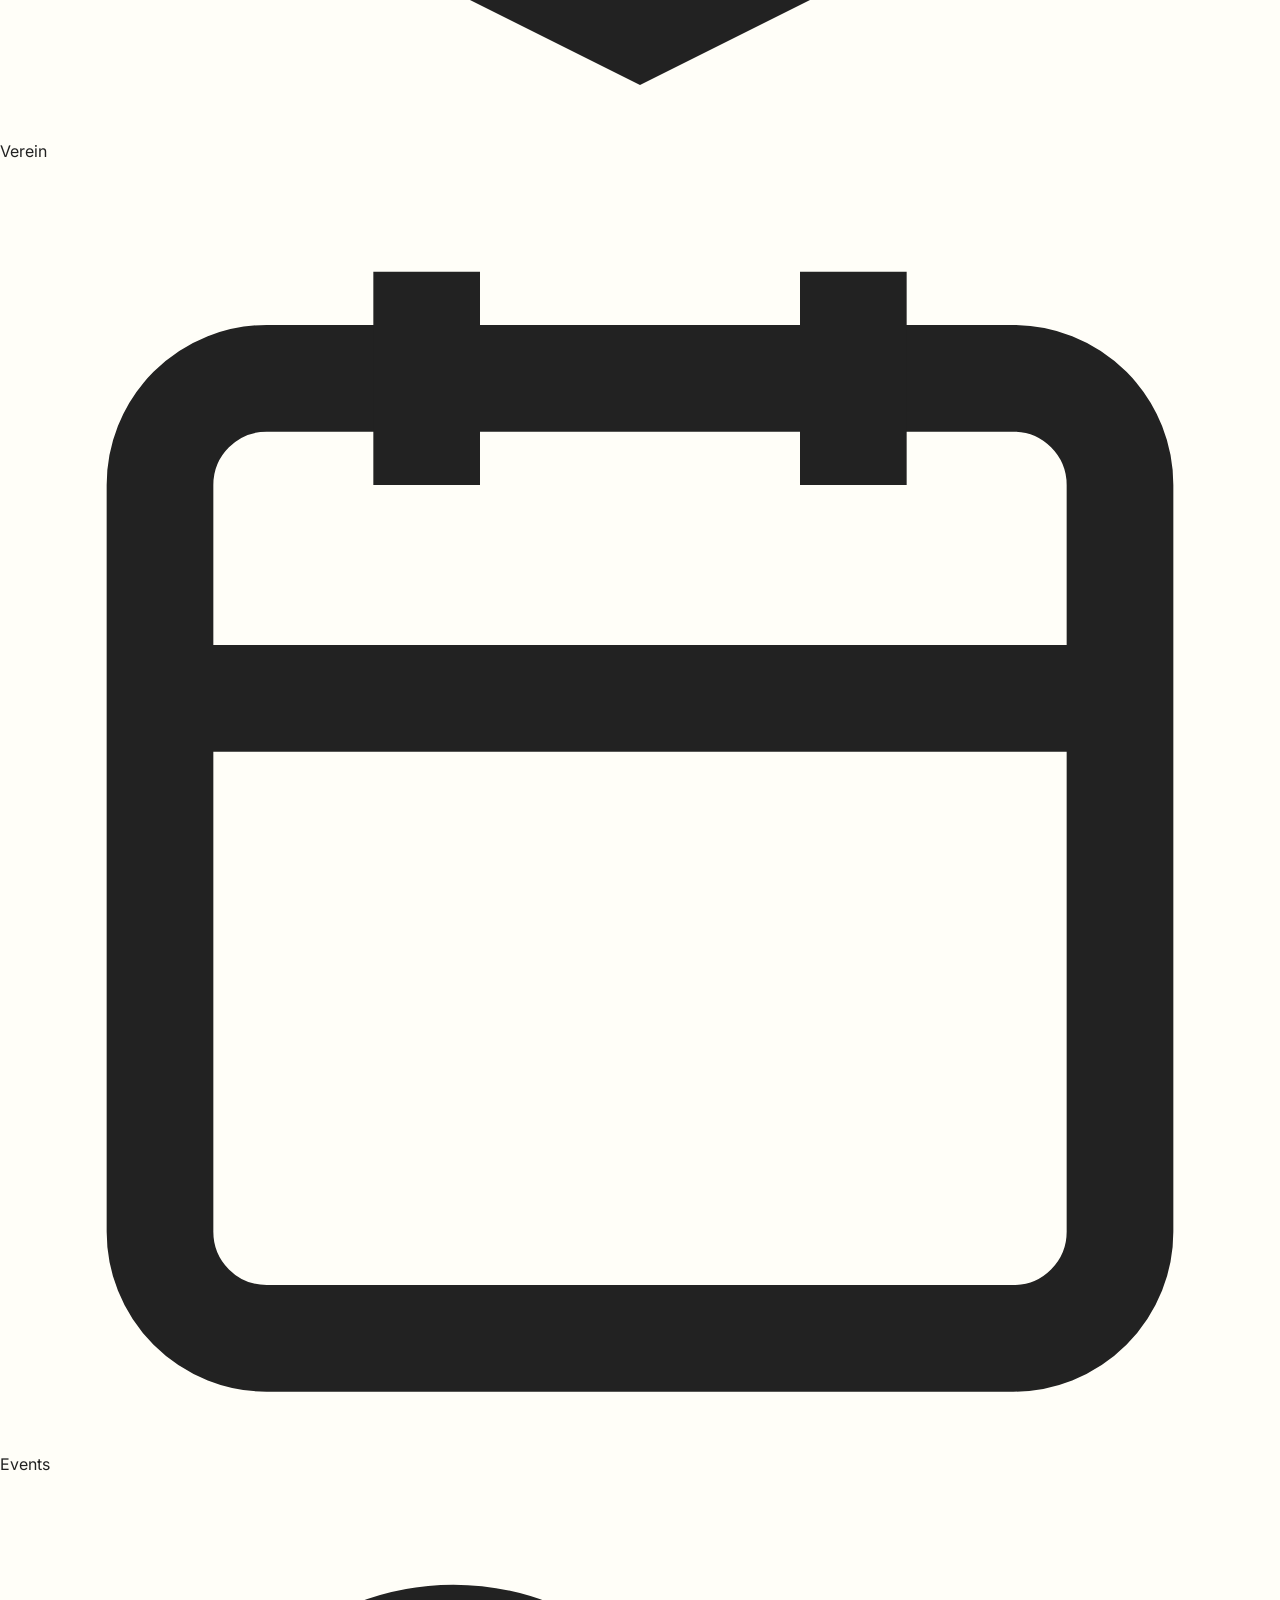
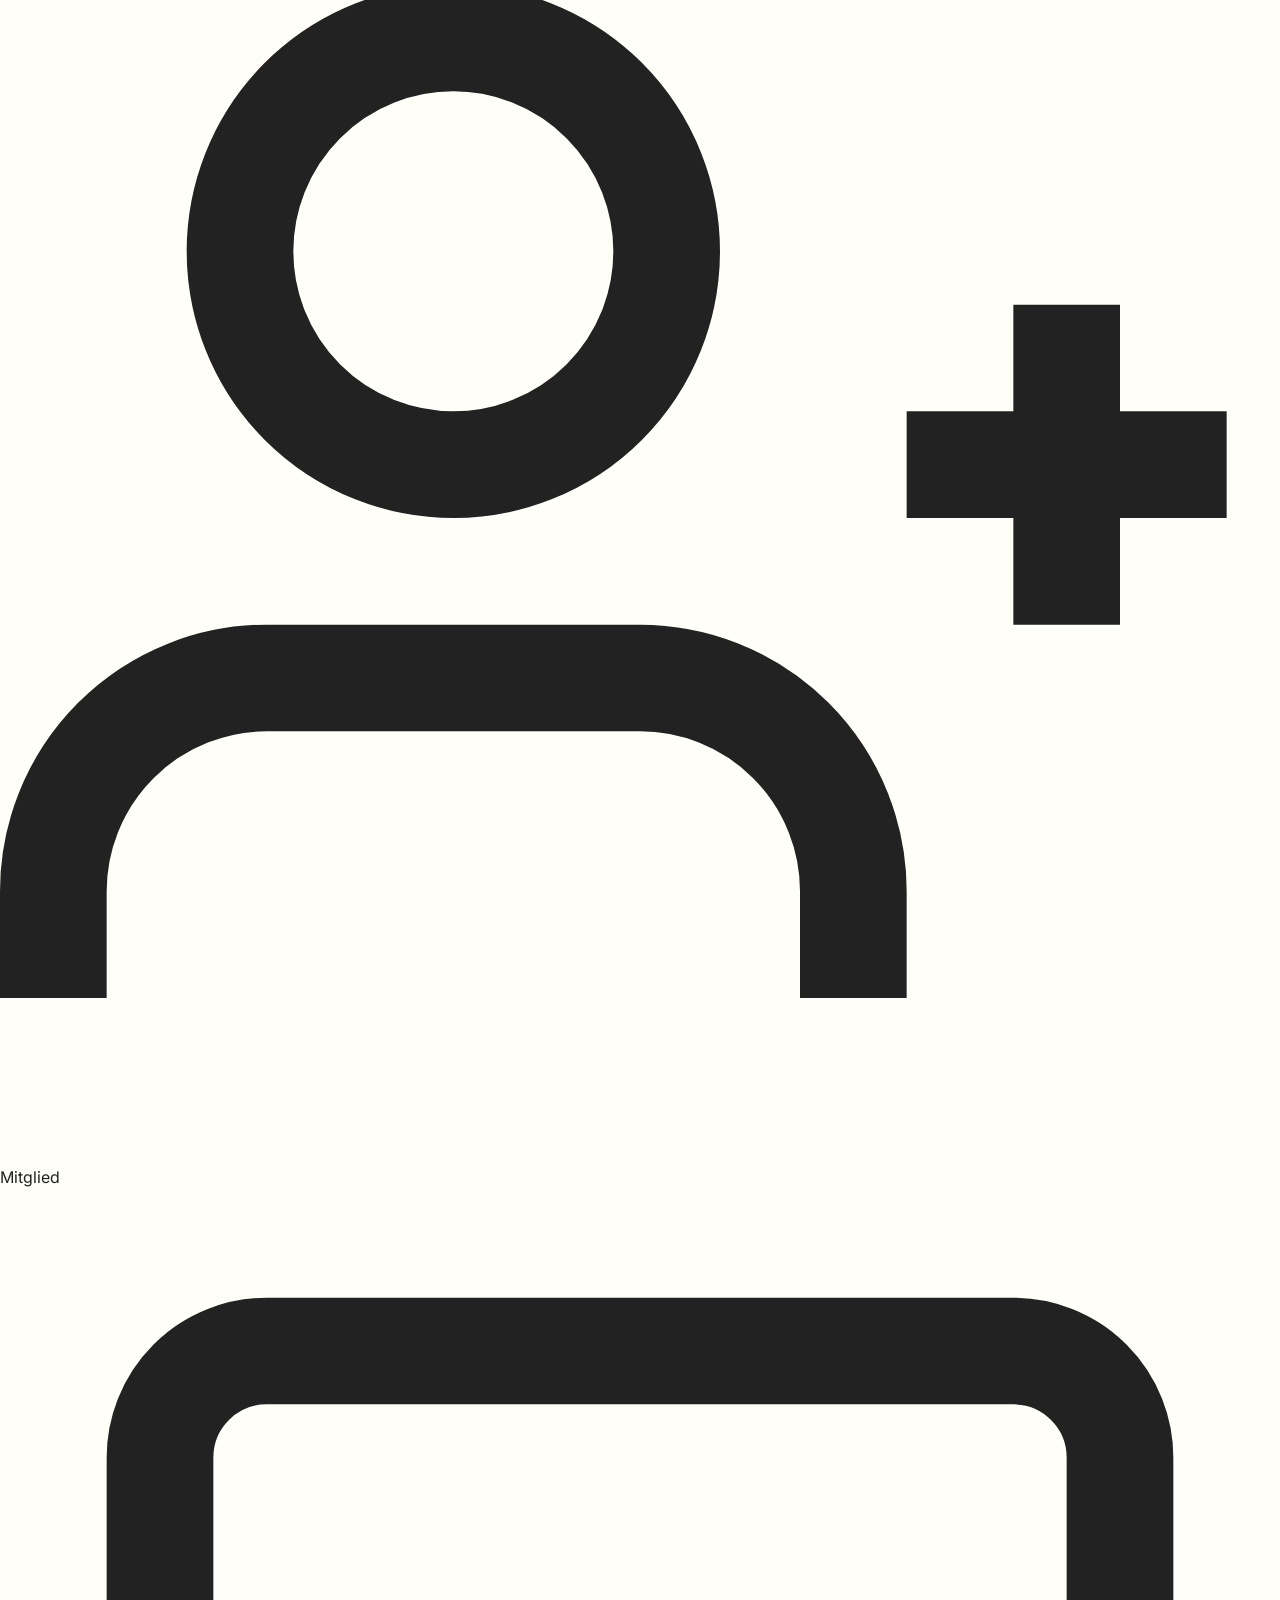
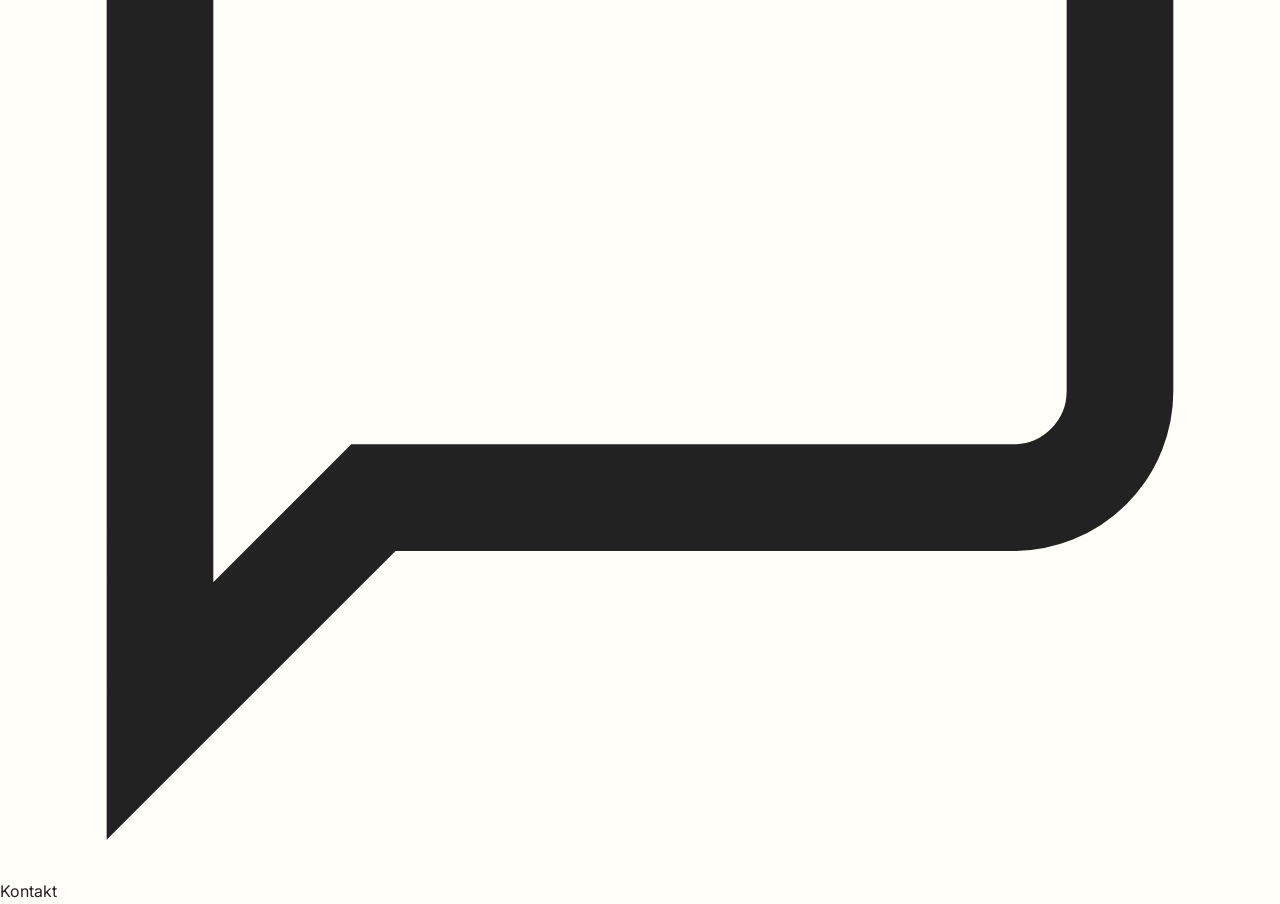
==== commit 0ba2e311: "Mobile: Bottom Navigation + Galerie-Karussell" ====
--- a/events.html
+++ b/events.html
@@ -426,6 +426,46 @@
         </div>
     </footer>
 
+    <!-- Bottom Navigation (Mobile) -->
+    <nav class="bottom-nav">
+        <a href="index.html" class="bottom-nav-item">
+            <span class="bottom-nav-icon">
+                <svg viewBox="0 0 24 24" fill="none" stroke="currentColor" stroke-width="2"><path d="M3 9l9-7 9 7v11a2 2 0 0 1-2 2H5a2 2 0 0 1-2-2z"/><polyline points="9 22 9 12 15 12 15 22"/></svg>
+            </span>
+            <span>Start</span>
+        </a>
+        <a href="mannschaften.html" class="bottom-nav-item">
+            <span class="bottom-nav-icon">
+                <svg viewBox="0 0 24 24" fill="none" stroke="currentColor" stroke-width="2"><path d="M17 21v-2a4 4 0 0 0-4-4H5a4 4 0 0 0-4 4v2"/><circle cx="9" cy="7" r="4"/><path d="M23 21v-2a4 4 0 0 0-3-3.87"/><path d="M16 3.13a4 4 0 0 1 0 7.75"/></svg>
+            </span>
+            <span>Mannschaften</span>
+        </a>
+        <a href="verein.html" class="bottom-nav-item">
+            <span class="bottom-nav-icon">
+                <svg viewBox="0 0 24 24" fill="none" stroke="currentColor" stroke-width="2"><path d="M12 2L2 7l10 5 10-5-10-5z"/><path d="M2 17l10 5 10-5"/><path d="M2 12l10 5 10-5"/></svg>
+            </span>
+            <span>Verein</span>
+        </a>
+        <a href="events.html" class="bottom-nav-item active">
+            <span class="bottom-nav-icon">
+                <svg viewBox="0 0 24 24" fill="none" stroke="currentColor" stroke-width="2"><rect x="3" y="4" width="18" height="18" rx="2" ry="2"/><line x1="16" y1="2" x2="16" y2="6"/><line x1="8" y1="2" x2="8" y2="6"/><line x1="3" y1="10" x2="21" y2="10"/></svg>
+            </span>
+            <span>Events</span>
+        </a>
+        <a href="mitglied-werden.html" class="bottom-nav-item">
+            <span class="bottom-nav-icon">
+                <svg viewBox="0 0 24 24" fill="none" stroke="currentColor" stroke-width="2"><path d="M16 21v-2a4 4 0 0 0-4-4H5a4 4 0 0 0-4 4v2"/><circle cx="8.5" cy="7" r="4"/><line x1="20" y1="8" x2="20" y2="14"/><line x1="23" y1="11" x2="17" y2="11"/></svg>
+            </span>
+            <span>Mitglied</span>
+        </a>
+        <a href="kontakt.html" class="bottom-nav-item">
+            <span class="bottom-nav-icon">
+                <svg viewBox="0 0 24 24" fill="none" stroke="currentColor" stroke-width="2"><path d="M21 15a2 2 0 0 1-2 2H7l-4 4V5a2 2 0 0 1 2-2h14a2 2 0 0 1 2 2z"/></svg>
+            </span>
+            <span>Kontakt</span>
+        </a>
+    </nav>
+
     <!-- JavaScript -->
     <script src="js/main.js"></script>
 </body>
--- a/css/style.css
+++ b/css/style.css
@@ -205,6 +205,11 @@
     padding: 10px 0;
 }
 
+/* Hide header on scroll down */
+.header {
+    transition: transform 0.3s ease-in-out;
+}
+
 .header-inner {
     display: flex;
     align-items: center;
@@ -222,15 +227,19 @@
     width: 50px;
     height: 50px;
     background: #FFFFFF;
-    border-radius: 14px;
+    border-radius: 50%;
     display: flex;
     align-items: center;
     justify-content: center;
-    color: #116530;
-    font-family: 'Poppins', sans-serif;
+    font-size: 24px;
     font-weight: 700;
-    font-size: 1.5rem;
-    box-shadow: 0 4px 15px rgba(0, 0, 0, 0.2);
+    color: var(--primary);
+    flex-shrink: 0;
+}
+
+.logo-icon svg {
+    width: 100%;
+    height: 100%;
 }
 
 .logo-text {
@@ -1698,28 +1707,73 @@
 }
 
 @media (max-width: 768px) {
+    /* Bottom Navigation Bar - replaces hamburger menu */
+    .bottom-nav {
+        display: flex;
+        position: fixed;
+        bottom: 0;
+        left: 0;
+        right: 0;
+        background: var(--white);
+        box-shadow: 0 -4px 20px rgba(0, 0, 0, 0.1);
+        padding: 10px 5px 15px;
+        z-index: 1000;
+        justify-content: space-around;
+        align-items: center;
+    }
+    
+    .bottom-nav-item {
+        display: flex;
+        flex-direction: column;
+        align-items: center;
+        text-decoration: none;
+        color: var(--text-light);
+        font-size: 0.7rem;
+        gap: 4px;
+        padding: 5px 10px;
+        border-radius: 10px;
+        transition: all 0.3s ease;
+    }
+    
+    .bottom-nav-item:hover,
+    .bottom-nav-item.active {
+        color: var(--primary);
+    }
+    
+    .bottom-nav-item.active {
+        background: rgba(17, 101, 48, 0.1);
+    }
+    
+    .bottom-nav-icon {
+        width: 24px;
+        height: 24px;
+        display: flex;
+        align-items: center;
+        justify-content: center;
+    }
+    
+    .bottom-nav-icon svg {
+        width: 20px;
+        height: 20px;
+    }
+    
+    /* Hide header nav and hamburger on mobile */
     .nav-menu {
-        position: fixed;
-        top: 0;
-        right: -100%;
-        width: 80%;
-        max-width: 300px;
-        height: 100vh;
-        background-color: var(--white);
-        flex-direction: column;
-        justify-content: center;
-        padding: 40px;
-        box-shadow: -5px 0 20px rgba(0, 0, 0, 0.1);
-        transition: var(--transition);
-    }
-    
-    .nav-menu.active {
-        right: 0;
+        display: none;
     }
     
     .hamburger {
-        display: flex;
-        z-index: 1001;
+        display: none;
+    }
+    
+    /* Add padding to body for bottom nav */
+    body {
+        padding-bottom: 70px;
+    }
+    
+    /* Adjust header for bottom nav */
+    .header {
+        padding: 15px 0;
     }
     
     .hamburger.active span:nth-child(1) {
@@ -1733,7 +1787,11 @@
     .hamburger.active span:nth-child(3) {
         transform: rotate(-45deg) translate(7px, -6px);
     }
-    
+
+    .header.header-hidden {
+        transform: translateY(-100%);
+    }
+
     .hero h1 {
         font-size: 2.5rem;
     }
@@ -1804,6 +1862,36 @@
     
     .event-day {
         font-size: 1.5rem;
+    }
+    
+    /* Gallery Carousel Mobile */
+    .gallery-grid {
+        display: flex;
+        overflow-x: auto;
+        scroll-snap-type: x mandatory;
+        gap: 15px;
+        padding-bottom: 15px;
+        -webkit-overflow-scrolling: touch;
+        scrollbar-width: none;
+    }
+    
+    .gallery-grid::-webkit-scrollbar {
+        display: none;
+    }
+    
+    .gallery-item {
+        min-width: 80%;
+        scroll-snap-align: center;
+        aspect-ratio: 4/3;
+    }
+    
+    .gallery-item:nth-child(1) {
+        grid-column: span 1;
+        grid-row: span 1;
+    }
+    
+    .gallery-more {
+        min-width: 80%;
     }
 }
 
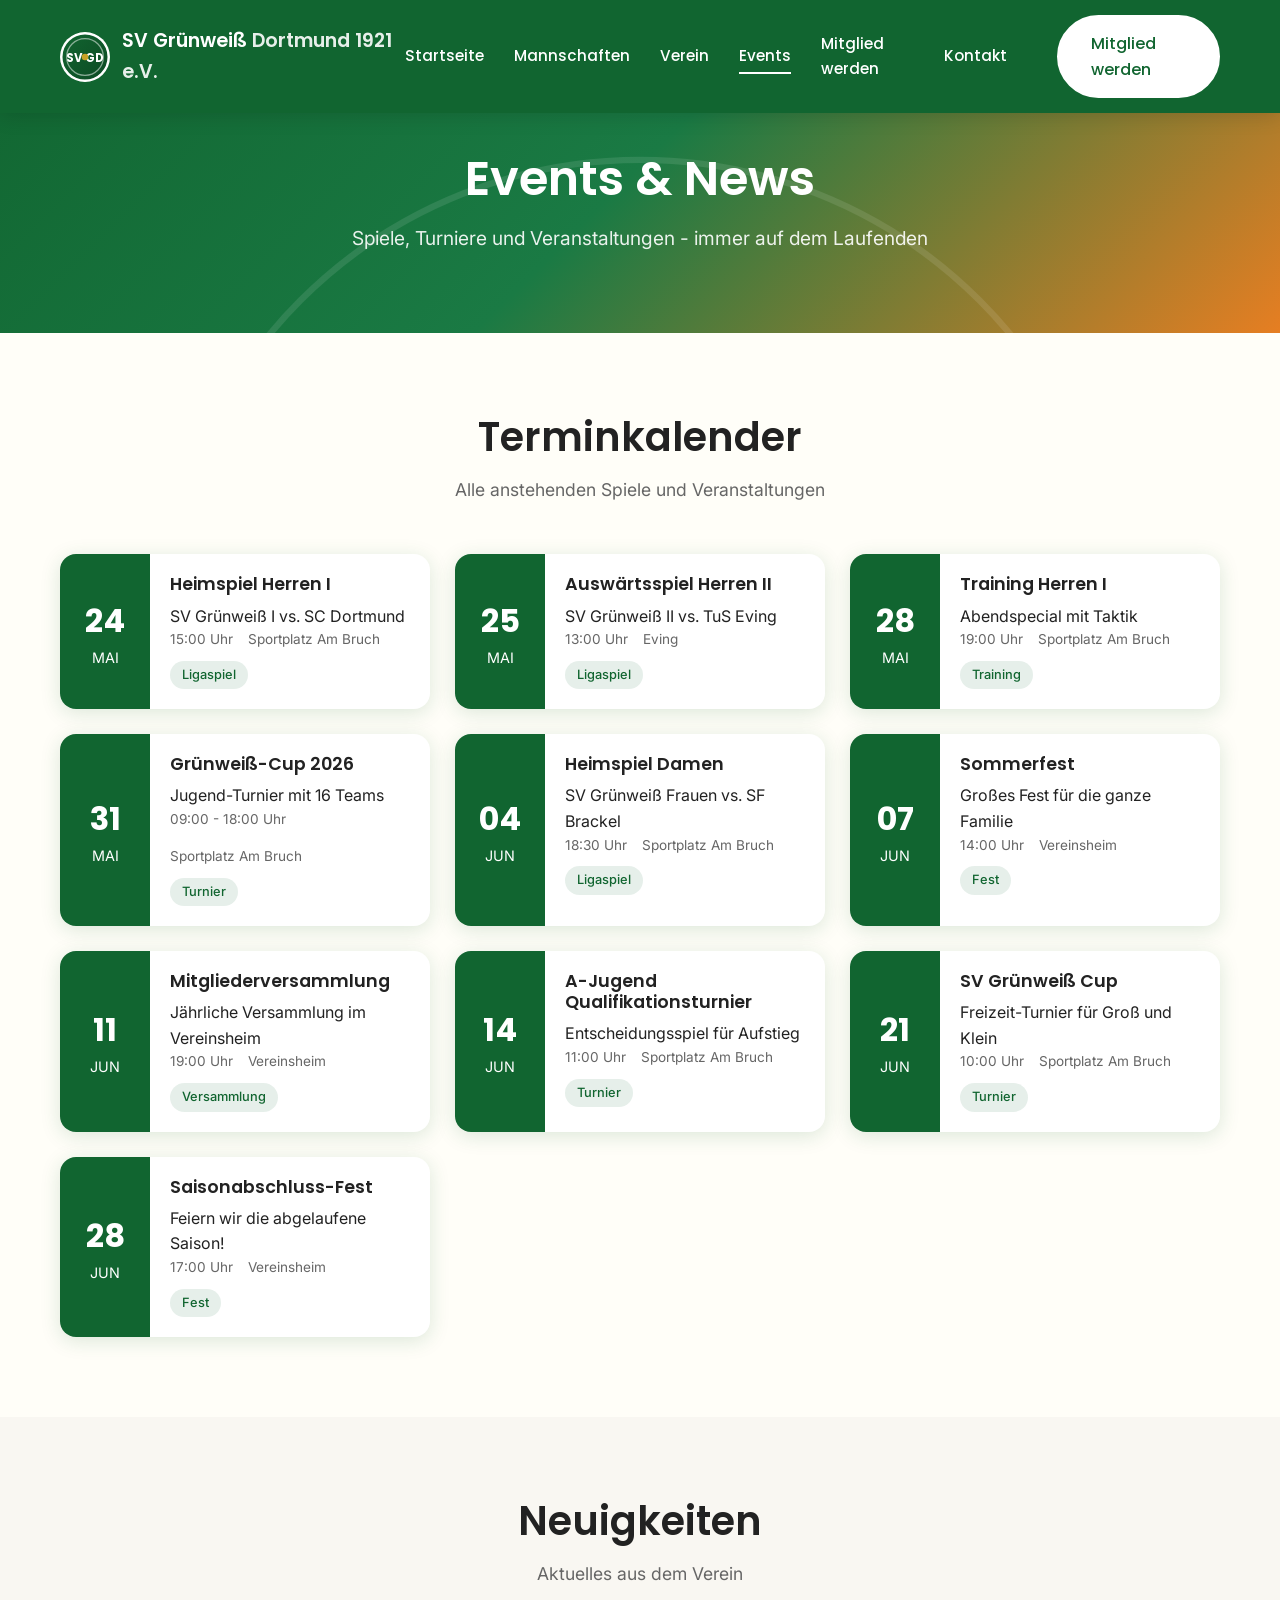
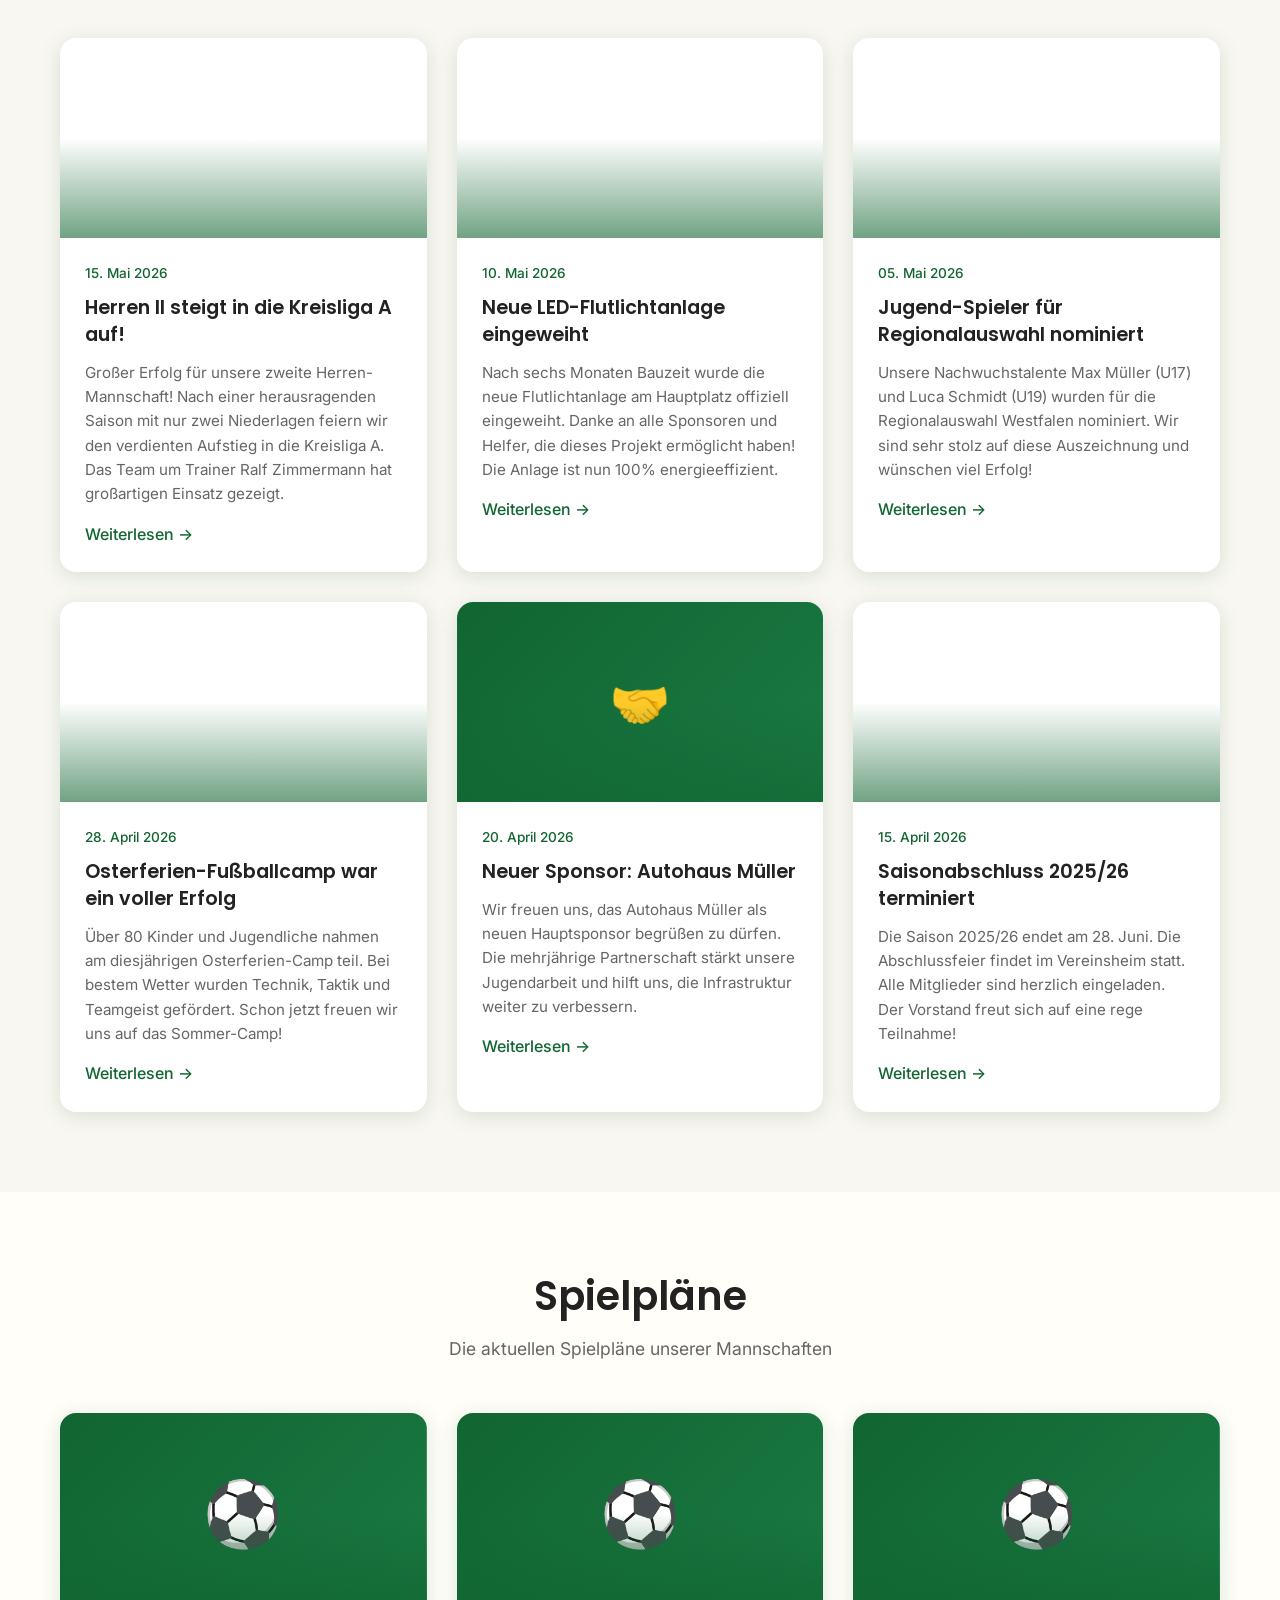
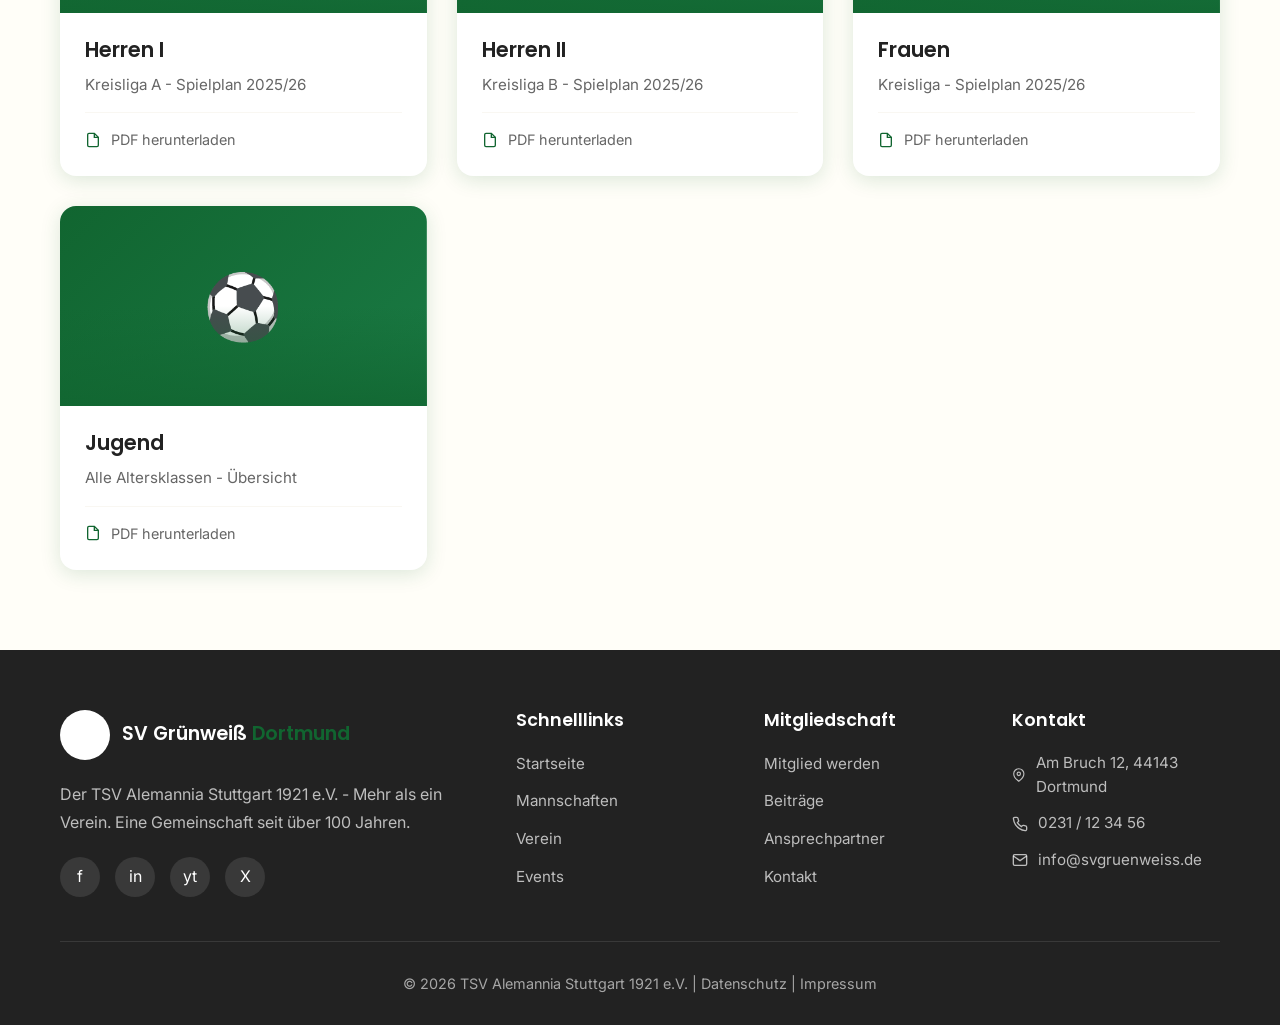
==== commit 880e1006: "Mobile: Logo angepasst + Bottom Nav nur auf Mobile" ====
--- a/events.html
+++ b/events.html
@@ -20,8 +20,21 @@
         <div class="container">
             <div class="header-inner">
                 <a href="index.html" class="logo">
-                    <div class="logo-icon">A</div>
-                    <div class="logo-text">TSV Alemannia <span>Stuttgart</span></div>
+                    <div class="logo-icon">
+                        <svg viewBox="0 0 60 60" xmlns="http://www.w3.org/2000/svg">
+                            <defs>
+                                <linearGradient id="greenGrad" x1="0%" y1="0%" x2="100%" y2="100%">
+                                    <stop offset="0%" style="stop-color:#116530"/>
+                                    <stop offset="100%" style="stop-color:#0d4a24"/>
+                                </linearGradient>
+                            </defs>
+                            <circle cx="30" cy="30" r="28" fill="url(#greenGrad)" stroke="#FFFFFF" stroke-width="2"/>
+                            <circle cx="30" cy="30" r="22" fill="none" stroke="#FFFFFF" stroke-width="1.5" opacity="0.5"/>
+                            <text x="30" y="36" text-anchor="middle" fill="#FFFFFF" font-family="Poppins, sans-serif" font-weight="700" font-size="14">SV GD</text>
+                            <circle cx="30" cy="30" r="4" fill="#c9a227"/>
+                        </svg>
+                    </div>
+                    <div class="logo-text">SV Grünweiß <span>Dortmund 1921 e.V.</span></div>
                 </a>
                 
                 <nav class="nav-menu">
--- a/css/style.css
+++ b/css/style.css
@@ -1706,6 +1706,11 @@
     }
 }
 
+/* Bottom Navigation - Hidden on Desktop by default */
+.bottom-nav {
+    display: none;
+}
+
 @media (max-width: 768px) {
     /* Bottom Navigation Bar - replaces hamburger menu */
     .bottom-nav {
@@ -1893,6 +1898,11 @@
     .gallery-more {
         min-width: 80%;
     }
+    
+    /* Hide scroll-to-top button on mobile - conflicts with bottom nav */
+    .scroll-to-top {
+        display: none !important;
+    }
 }
 
 @media (max-width: 480px) {
